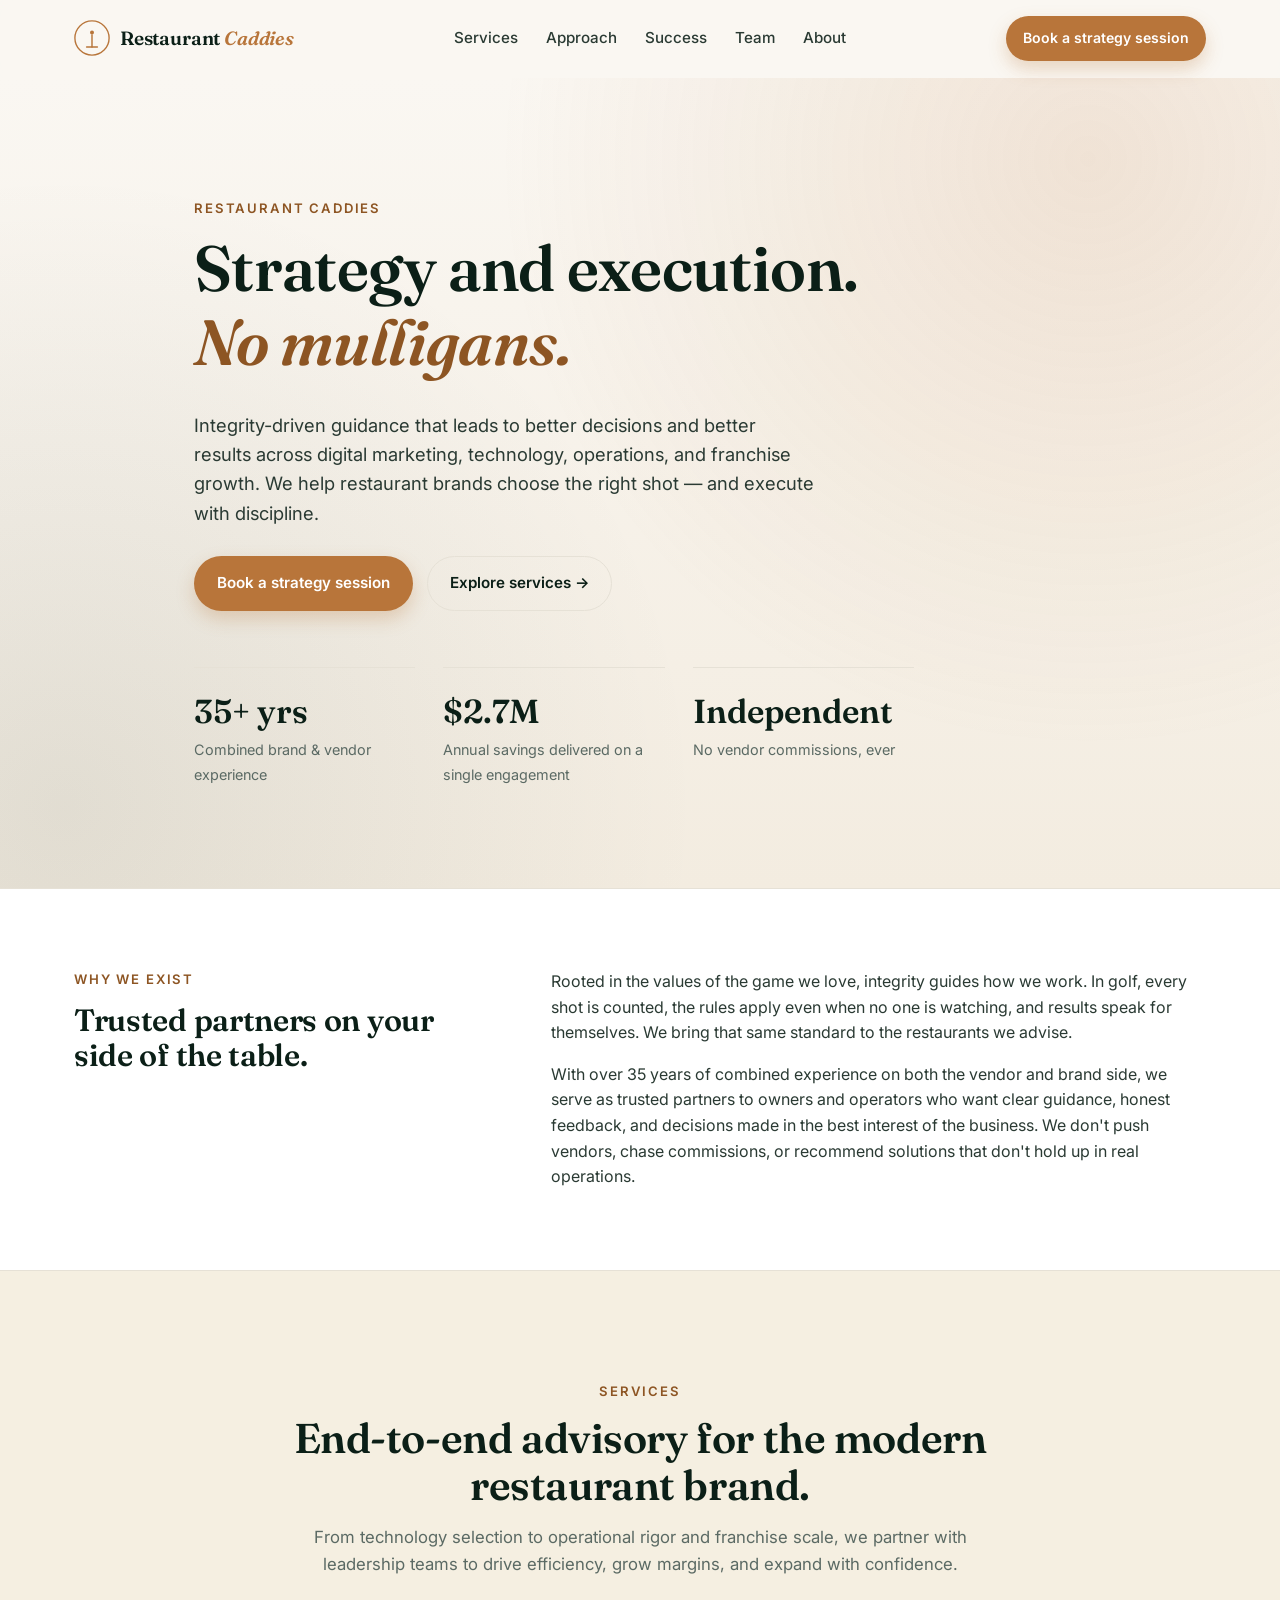
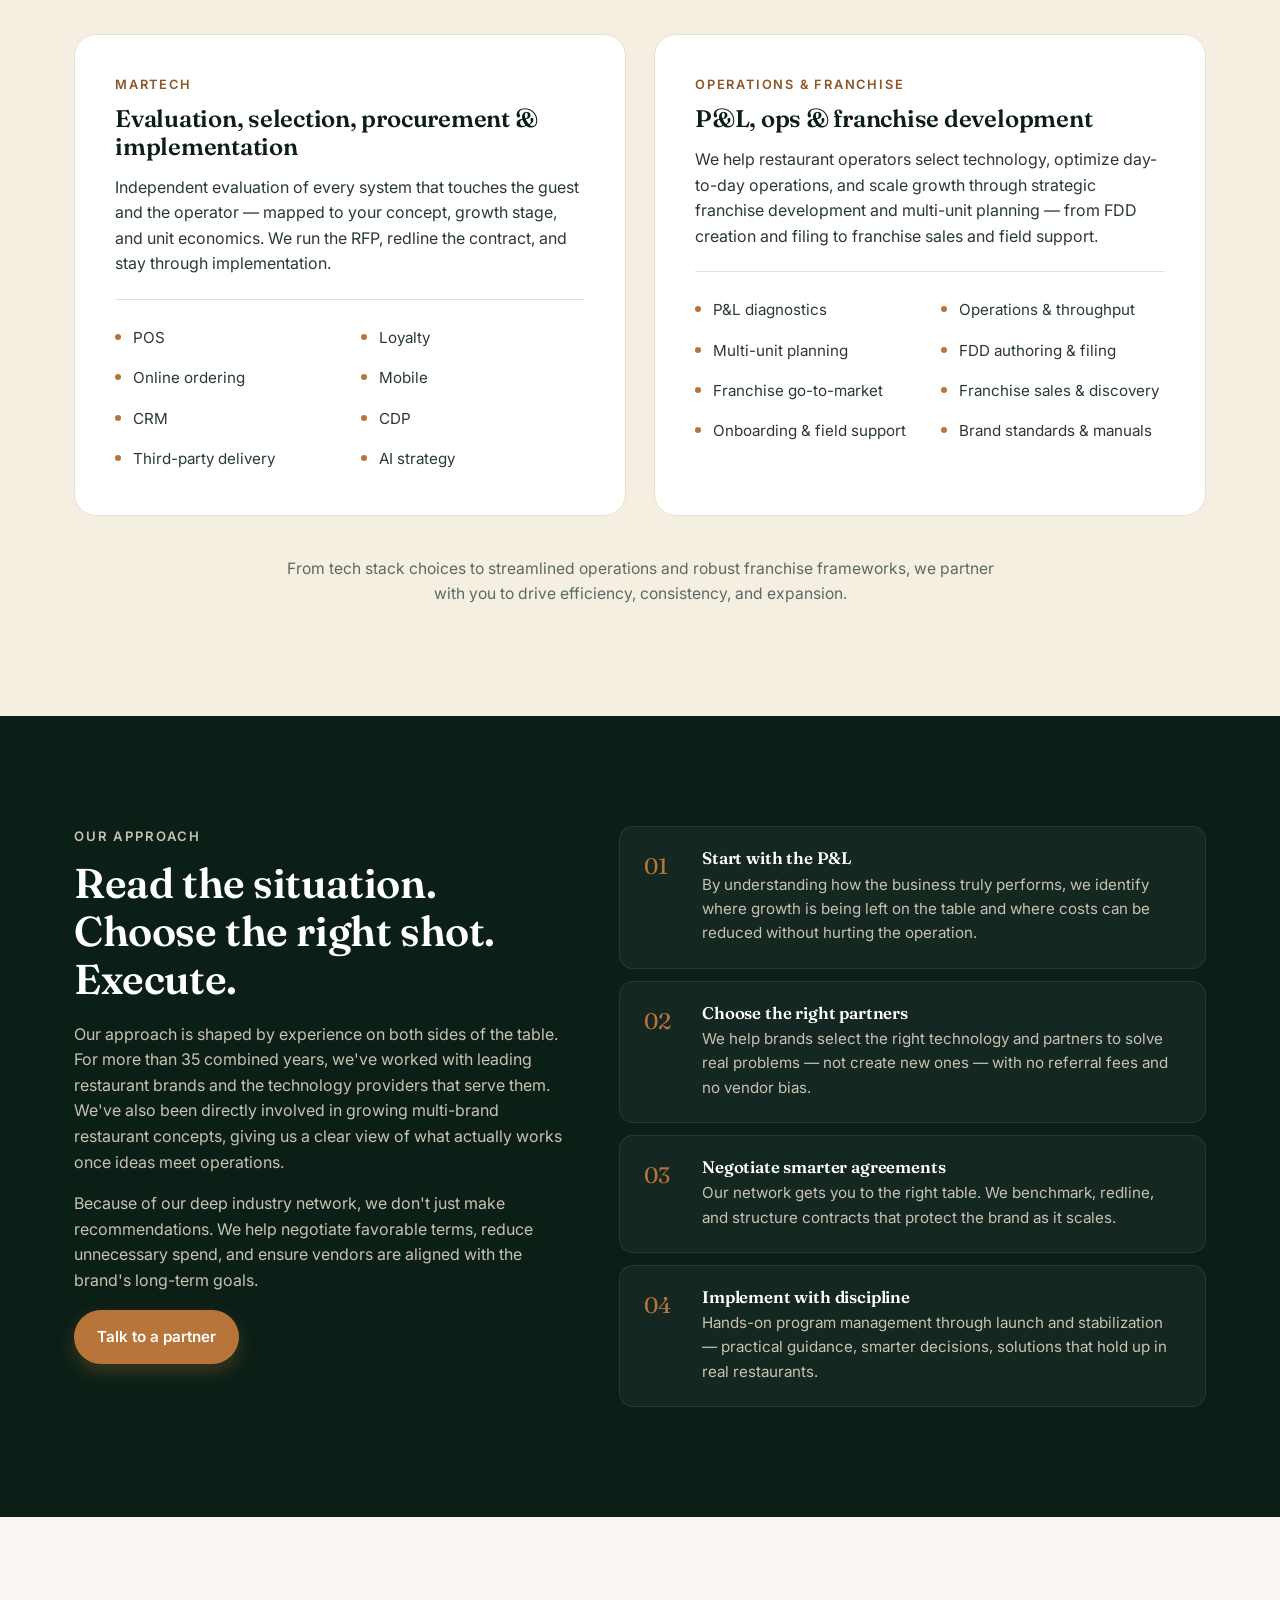
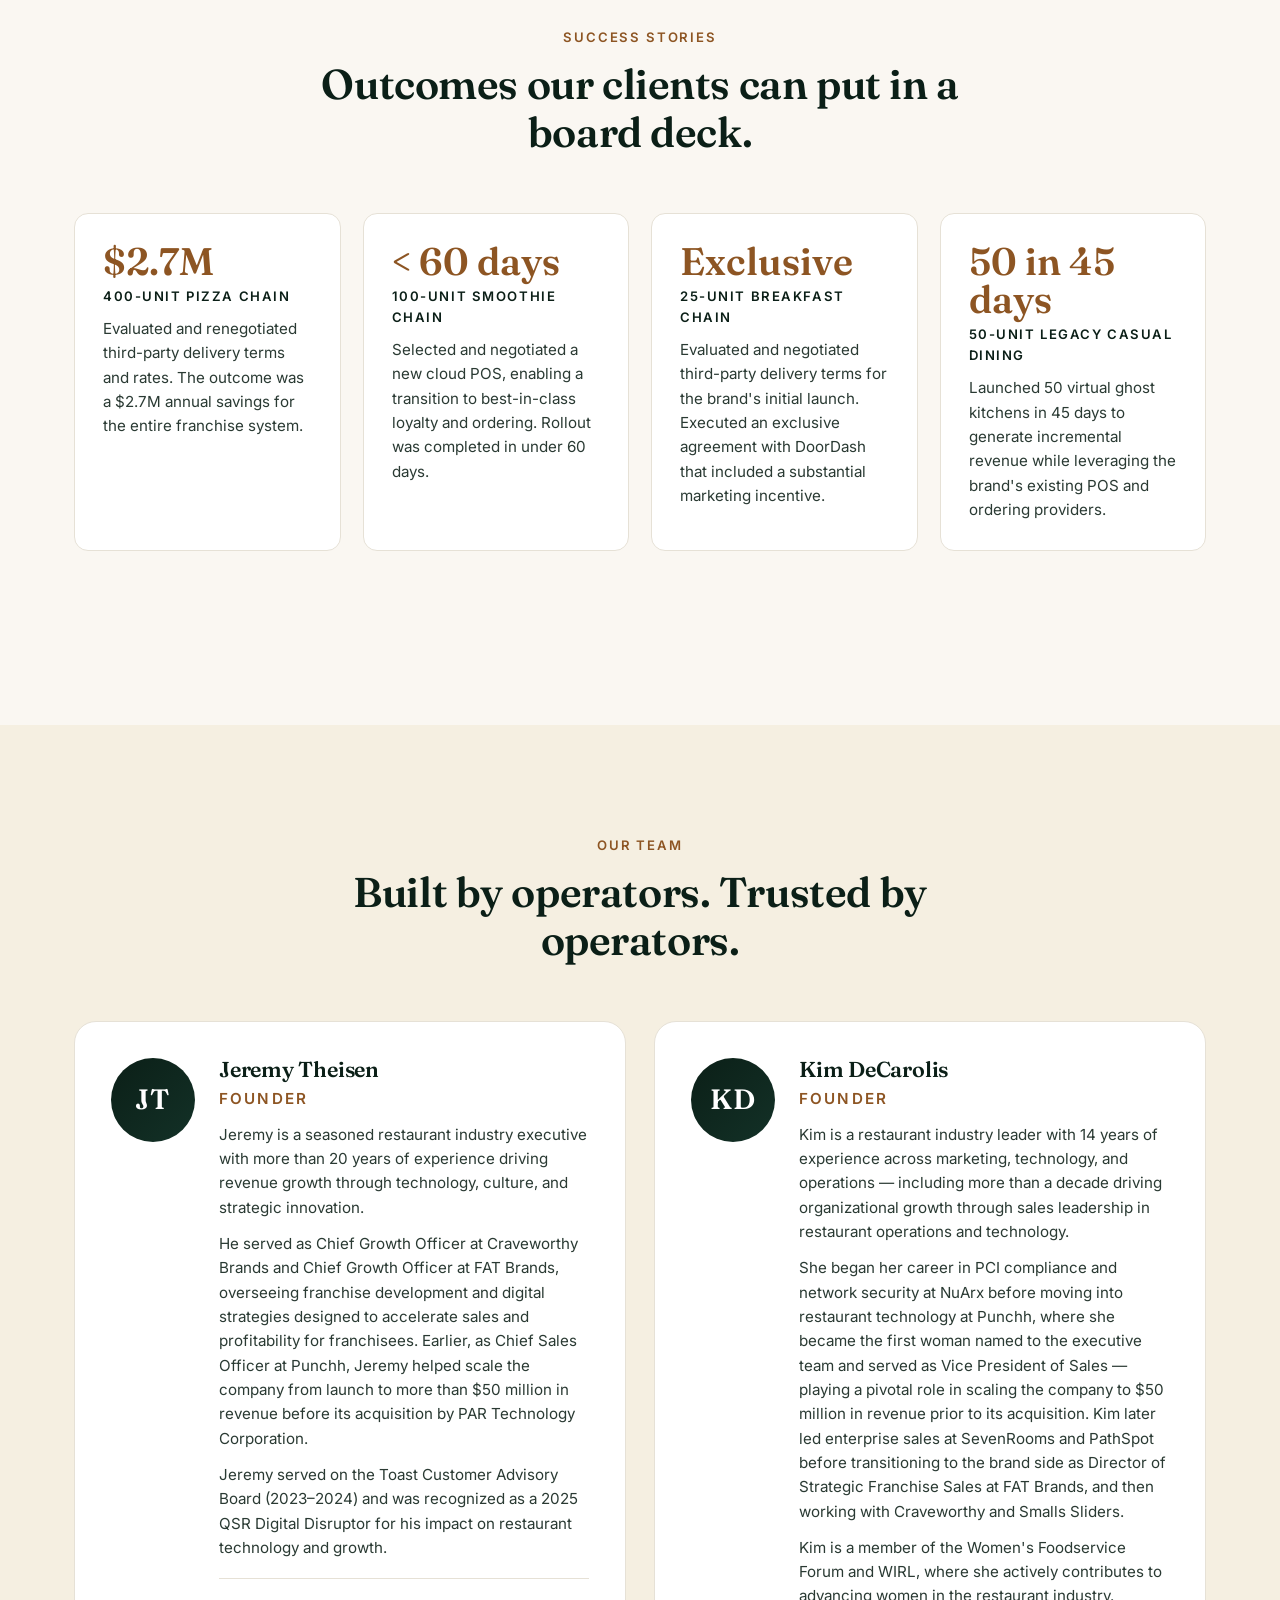
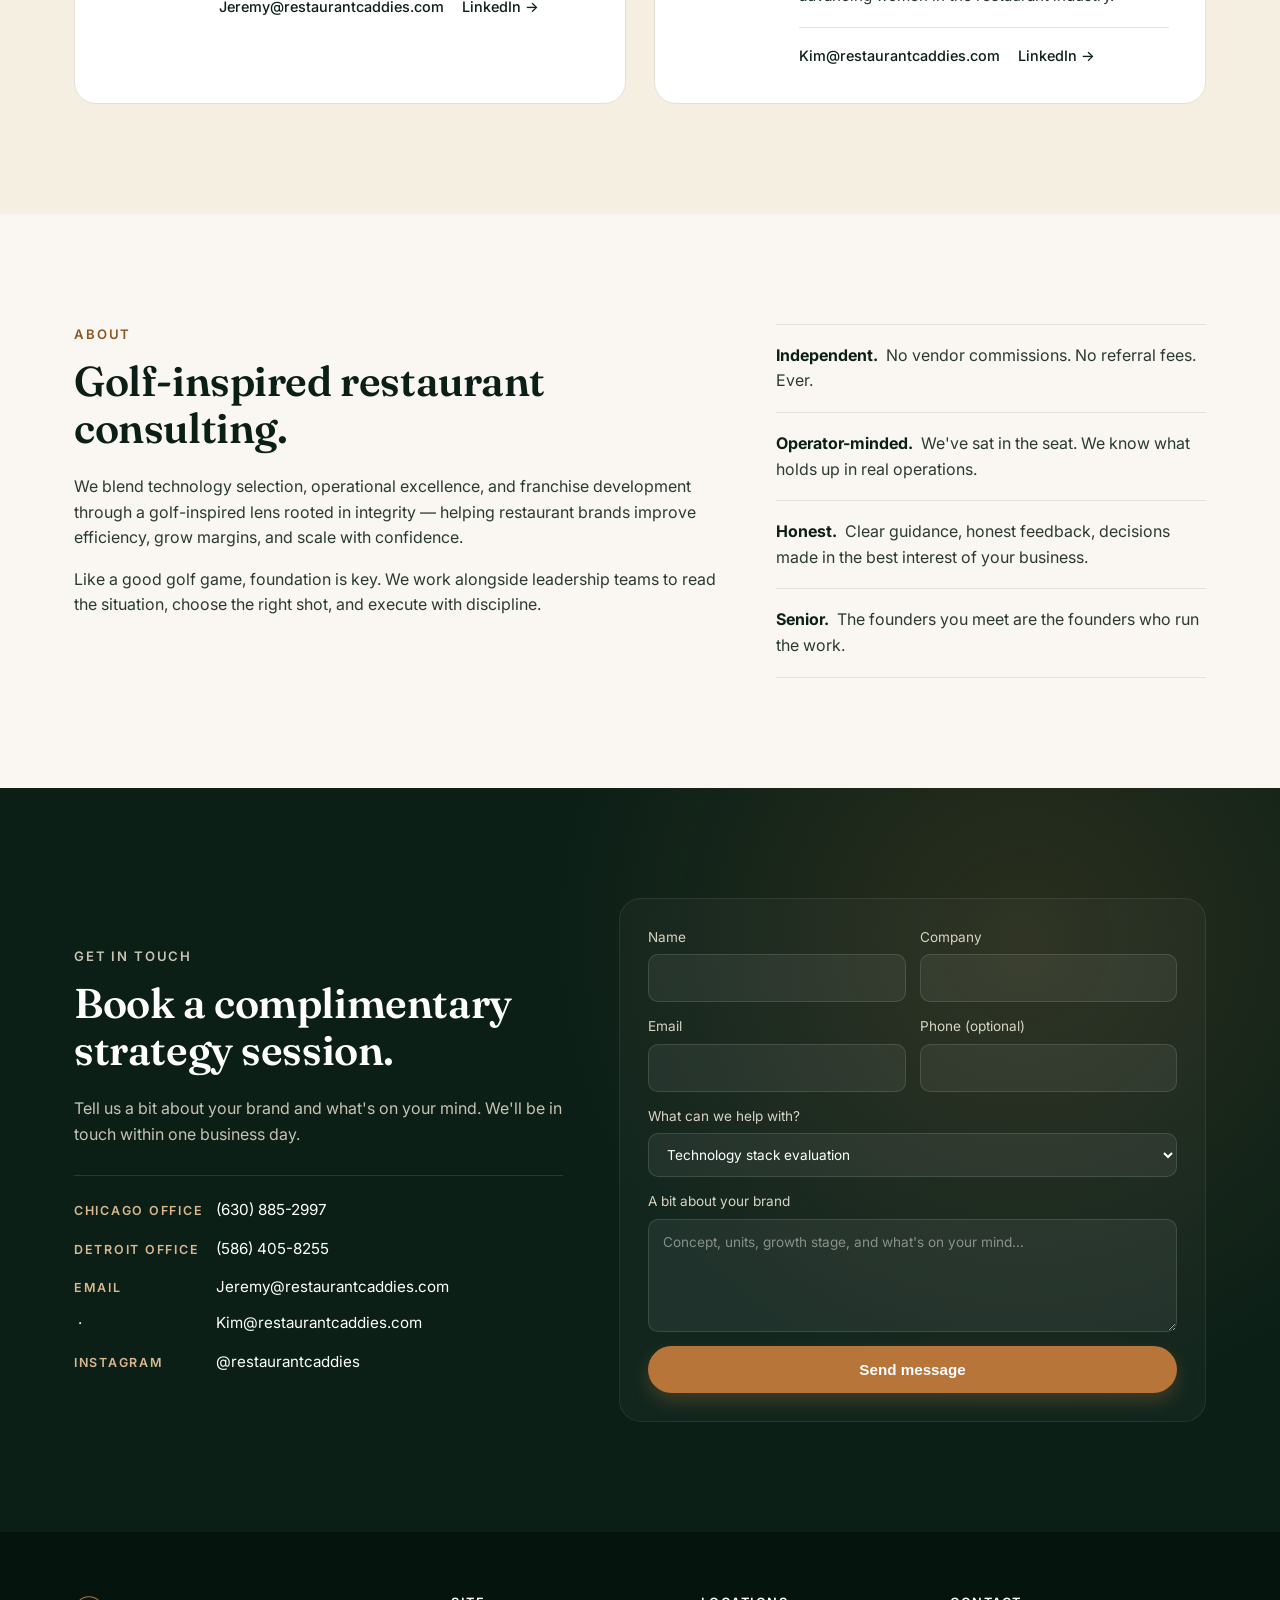
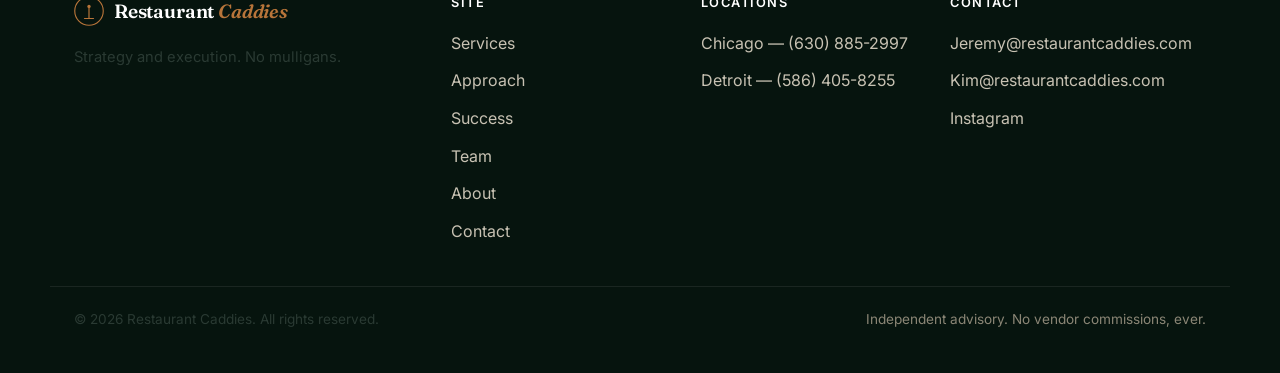
==== index.html @ ae4f6460 "Replace placeholder copy with real Restaurant Caddies content Rewrites the site using the actual Wor" ====
<!DOCTYPE html>
<html lang="en">
<head>
  <meta charset="UTF-8" />
  <meta name="viewport" content="width=device-width, initial-scale=1.0" />
  <meta name="description" content="Restaurant Caddies — Strategy and execution for restaurant brands. Independent advisory across technology, operations, and franchise development. No mulligans." />
  <meta name="theme-color" content="#0b1f17" />
  <meta property="og:title" content="Restaurant Caddies — Strategy and Execution. No Mulligans." />
  <meta property="og:description" content="Independent advisory for restaurant brands across technology, operations, and franchise development. Founded by Jeremy Theisen and Kim DeCarolis." />
  <meta property="og:type" content="website" />
  <title>Restaurant Caddies — Strategy and Execution. No Mulligans.</title>
  <link rel="preconnect" href="https://fonts.googleapis.com" />
  <link rel="preconnect" href="https://fonts.gstatic.com" crossorigin />
  <link href="https://fonts.googleapis.com/css2?family=Fraunces:opsz,wght@9..144,400;9..144,500;9..144,600;9..144,700&family=Inter:wght@400;500;600;700&display=swap" rel="stylesheet" />
  <link rel="stylesheet" href="styles.css" />
</head>
<body>
  <a class="skip-link" href="#main">Skip to content</a>

  <header class="site-header" id="top">
    <div class="container header-inner">
      <a href="#top" class="brand" aria-label="Restaurant Caddies home">
        <svg class="brand-mark" width="36" height="36" viewBox="0 0 40 40" aria-hidden="true">
          <circle cx="20" cy="20" r="19" fill="none" stroke="currentColor" stroke-width="1.5"/>
          <circle cx="20" cy="14" r="2.2" fill="currentColor"/>
          <path d="M20 16.5 L20 30" stroke="currentColor" stroke-width="1.6" stroke-linecap="round"/>
          <path d="M14 30 L26 30" stroke="currentColor" stroke-width="1.6" stroke-linecap="round"/>
        </svg>
        <span class="brand-name">Restaurant <span class="brand-accent">Caddies</span></span>
      </a>
      <nav class="primary-nav" aria-label="Primary">
        <ul>
          <li><a href="#services">Services</a></li>
          <li><a href="#approach">Approach</a></li>
          <li><a href="#success">Success</a></li>
          <li><a href="#team">Team</a></li>
          <li><a href="#about">About</a></li>
        </ul>
      </nav>
      <a href="#contact" class="btn btn-primary btn-sm">Book a strategy session</a>
      <button class="nav-toggle" aria-label="Open menu" aria-expanded="false" aria-controls="mobile-nav">
        <span></span><span></span><span></span>
      </button>
    </div>
    <div class="mobile-nav" id="mobile-nav" hidden>
      <ul>
        <li><a href="#services">Services</a></li>
        <li><a href="#approach">Approach</a></li>
        <li><a href="#success">Success</a></li>
        <li><a href="#team">Team</a></li>
        <li><a href="#about">About</a></li>
        <li><a href="#contact" class="btn btn-primary">Book a strategy session</a></li>
      </ul>
    </div>
  </header>

  <main id="main">
    <!-- HERO -->
    <section class="hero">
      <div class="container hero-inner">
        <p class="eyebrow">Restaurant Caddies</p>
        <h1 class="hero-title">
          Strategy and execution.<br />
          <span class="accent">No mulligans.</span>
        </h1>
        <p class="hero-sub">
          Integrity-driven guidance that leads to better decisions and better results across
          digital marketing, technology, operations, and franchise growth. We help restaurant brands
          choose the right shot — and execute with discipline.
        </p>
        <div class="hero-cta">
          <a href="#contact" class="btn btn-primary">Book a strategy session</a>
          <a href="#services" class="btn btn-ghost">Explore services →</a>
        </div>
        <ul class="hero-stats" aria-label="At a glance">
          <li><strong>35+ yrs</strong><span>Combined brand &amp; vendor experience</span></li>
          <li><strong>$2.7M</strong><span>Annual savings delivered on a single engagement</span></li>
          <li><strong>Independent</strong><span>No vendor commissions, ever</span></li>
        </ul>
      </div>
      <div class="hero-bg" aria-hidden="true"></div>
    </section>

    <!-- INTRO / VALUES STRIP -->
    <section class="intro">
      <div class="container intro-grid">
        <div>
          <p class="eyebrow">Why we exist</p>
          <h2>Trusted partners on your side of the table.</h2>
        </div>
        <div class="intro-copy">
          <p>
            Rooted in the values of the game we love, integrity guides how we work. In golf, every
            shot is counted, the rules apply even when no one is watching, and results speak for themselves.
            We bring that same standard to the restaurants we advise.
          </p>
          <p>
            With over 35 years of combined experience on both the vendor and brand side, we serve as
            trusted partners to owners and operators who want clear guidance, honest feedback, and
            decisions made in the best interest of the business. We don't push vendors, chase commissions,
            or recommend solutions that don't hold up in real operations.
          </p>
        </div>
      </div>
    </section>

    <!-- SERVICES -->
    <section class="section section-muted" id="services">
      <div class="container">
        <header class="section-head">
          <p class="eyebrow">Services</p>
          <h2>End-to-end advisory for the modern restaurant brand.</h2>
          <p class="section-lede">
            From technology selection to operational rigor and franchise scale, we partner with
            leadership teams to drive efficiency, grow margins, and expand with confidence.
          </p>
        </header>

        <div class="service-grid services-major">
          <article class="service-card service-card-feature">
            <p class="service-eyebrow">MarTech</p>
            <h3>Evaluation, selection, procurement &amp; implementation</h3>
            <p>
              Independent evaluation of every system that touches the guest and the operator —
              mapped to your concept, growth stage, and unit economics. We run the RFP, redline the
              contract, and stay through implementation.
            </p>
            <ul class="service-bullets-grid">
              <li>POS</li>
              <li>Loyalty</li>
              <li>Online ordering</li>
              <li>Mobile</li>
              <li>CRM</li>
              <li>CDP</li>
              <li>Third-party delivery</li>
              <li>AI strategy</li>
            </ul>
          </article>

          <article class="service-card service-card-feature">
            <p class="service-eyebrow">Operations &amp; Franchise</p>
            <h3>P&amp;L, ops &amp; franchise development</h3>
            <p>
              We help restaurant operators select technology, optimize day-to-day operations, and scale
              growth through strategic franchise development and multi-unit planning — from FDD creation
              and filing to franchise sales and field support.
            </p>
            <ul class="service-bullets-grid">
              <li>P&amp;L diagnostics</li>
              <li>Operations &amp; throughput</li>
              <li>Multi-unit planning</li>
              <li>FDD authoring &amp; filing</li>
              <li>Franchise go-to-market</li>
              <li>Franchise sales &amp; discovery</li>
              <li>Onboarding &amp; field support</li>
              <li>Brand standards &amp; manuals</li>
            </ul>
          </article>
        </div>

        <p class="services-footnote">
          From tech stack choices to streamlined operations and robust franchise frameworks, we partner
          with you to drive efficiency, consistency, and expansion.
        </p>
      </div>
    </section>

    <!-- APPROACH -->
    <section class="section section-dark" id="approach">
      <div class="container approach-grid">
        <div>
          <p class="eyebrow eyebrow-light">Our approach</p>
          <h2>Read the situation. Choose the right shot. Execute.</h2>
          <p>
            Our approach is shaped by experience on both sides of the table. For more than 35 combined
            years, we've worked with leading restaurant brands and the technology providers that serve
            them. We've also been directly involved in growing multi-brand restaurant concepts, giving
            us a clear view of what actually works once ideas meet operations.
          </p>
          <p>
            Because of our deep industry network, we don't just make recommendations. We help negotiate
            favorable terms, reduce unnecessary spend, and ensure vendors are aligned with the brand's
            long-term goals.
          </p>
          <a href="#contact" class="btn btn-primary">Talk to a partner</a>
        </div>
        <ol class="approach-steps">
          <li>
            <span class="step-num">01</span>
            <div>
              <h4>Start with the P&amp;L</h4>
              <p>By understanding how the business truly performs, we identify where growth is being left on the table and where costs can be reduced without hurting the operation.</p>
            </div>
          </li>
          <li>
            <span class="step-num">02</span>
            <div>
              <h4>Choose the right partners</h4>
              <p>We help brands select the right technology and partners to solve real problems — not create new ones — with no referral fees and no vendor bias.</p>
            </div>
          </li>
          <li>
            <span class="step-num">03</span>
            <div>
              <h4>Negotiate smarter agreements</h4>
              <p>Our network gets you to the right table. We benchmark, redline, and structure contracts that protect the brand as it scales.</p>
            </div>
          </li>
          <li>
            <span class="step-num">04</span>
            <div>
              <h4>Implement with discipline</h4>
              <p>Hands-on program management through launch and stabilization — practical guidance, smarter decisions, solutions that hold up in real restaurants.</p>
            </div>
          </li>
        </ol>
      </div>
    </section>

    <!-- SUCCESS -->
    <section class="section" id="success">
      <div class="container">
        <header class="section-head">
          <p class="eyebrow">Success stories</p>
          <h2>Outcomes our clients can put in a board deck.</h2>
        </header>

        <div class="results-grid">
          <article class="result-card">
            <p class="result-stat">$2.7M</p>
            <p class="result-label">400-unit pizza chain</p>
            <p class="result-desc">Evaluated and renegotiated third-party delivery terms and rates. The outcome was a $2.7M annual savings for the entire franchise system.</p>
          </article>

          <article class="result-card">
            <p class="result-stat">&lt; 60 days</p>
            <p class="result-label">100-unit smoothie chain</p>
            <p class="result-desc">Selected and negotiated a new cloud POS, enabling a transition to best-in-class loyalty and ordering. Rollout was completed in under 60 days.</p>
          </article>

          <article class="result-card">
            <p class="result-stat">Exclusive</p>
            <p class="result-label">25-unit breakfast chain</p>
            <p class="result-desc">Evaluated and negotiated third-party delivery terms for the brand's initial launch. Executed an exclusive agreement with DoorDash that included a substantial marketing incentive.</p>
          </article>

          <article class="result-card">
            <p class="result-stat">50 in 45 days</p>
            <p class="result-label">50-unit legacy casual dining</p>
            <p class="result-desc">Launched 50 virtual ghost kitchens in 45 days to generate incremental revenue while leveraging the brand's existing POS and ordering providers.</p>
          </article>
        </div>
      </div>
    </section>

    <!-- TEAM -->
    <section class="section section-muted" id="team">
      <div class="container">
        <header class="section-head">
          <p class="eyebrow">Our team</p>
          <h2>Built by operators. Trusted by operators.</h2>
        </header>

        <div class="team-grid">
          <article class="team-card">
            <div class="team-avatar" aria-hidden="true">
              <span>JT</span>
            </div>
            <div class="team-body">
              <h3>Jeremy Theisen</h3>
              <p class="team-role">Founder</p>
              <p>
                Jeremy is a seasoned restaurant industry executive with more than 20 years of experience
                driving revenue growth through technology, culture, and strategic innovation.
              </p>
              <p>
                He served as Chief Growth Officer at Craveworthy Brands and Chief Growth Officer at FAT Brands,
                overseeing franchise development and digital strategies designed to accelerate sales and
                profitability for franchisees. Earlier, as Chief Sales Officer at Punchh, Jeremy helped scale
                the company from launch to more than $50 million in revenue before its acquisition by PAR Technology Corporation.
              </p>
              <p>
                Jeremy served on the Toast Customer Advisory Board (2023–2024) and was recognized as a
                2025 QSR Digital Disruptor for his impact on restaurant technology and growth.
              </p>
              <ul class="team-links">
                <li><a href="mailto:Jeremy@restaurantcaddies.com">Jeremy@restaurantcaddies.com</a></li>
                <li><a href="https://www.linkedin.com/in/jeremytheisen/" target="_blank" rel="noopener">LinkedIn →</a></li>
              </ul>
            </div>
          </article>

          <article class="team-card">
            <div class="team-avatar" aria-hidden="true">
              <span>KD</span>
            </div>
            <div class="team-body">
              <h3>Kim DeCarolis</h3>
              <p class="team-role">Founder</p>
              <p>
                Kim is a restaurant industry leader with 14 years of experience across marketing, technology,
                and operations — including more than a decade driving organizational growth through sales
                leadership in restaurant operations and technology.
              </p>
              <p>
                She began her career in PCI compliance and network security at NuArx before moving into
                restaurant technology at Punchh, where she became the first woman named to the executive
                team and served as Vice President of Sales — playing a pivotal role in scaling the company
                to $50 million in revenue prior to its acquisition. Kim later led enterprise sales at
                SevenRooms and PathSpot before transitioning to the brand side as Director of Strategic
                Franchise Sales at FAT Brands, and then working with Craveworthy and Smalls Sliders.
              </p>
              <p>
                Kim is a member of the Women's Foodservice Forum and WIRL, where she actively contributes
                to advancing women in the restaurant industry.
              </p>
              <ul class="team-links">
                <li><a href="mailto:Kim@restaurantcaddies.com">Kim@restaurantcaddies.com</a></li>
                <li><a href="https://www.linkedin.com/in/kdecarolis/" target="_blank" rel="noopener">LinkedIn →</a></li>
              </ul>
            </div>
          </article>
        </div>
      </div>
    </section>

    <!-- ABOUT -->
    <section class="section" id="about">
      <div class="container about-grid">
        <div>
          <p class="eyebrow">About</p>
          <h2>Golf-inspired restaurant consulting.</h2>
          <p>
            We blend technology selection, operational excellence, and franchise development through a
            golf-inspired lens rooted in integrity — helping restaurant brands improve efficiency,
            grow margins, and scale with confidence.
          </p>
          <p>
            Like a good golf game, foundation is key. We work alongside leadership teams to read the situation,
            choose the right shot, and execute with discipline.
          </p>
        </div>
        <ul class="value-list">
          <li><strong>Independent.</strong> No vendor commissions. No referral fees. Ever.</li>
          <li><strong>Operator-minded.</strong> We've sat in the seat. We know what holds up in real operations.</li>
          <li><strong>Honest.</strong> Clear guidance, honest feedback, decisions made in the best interest of your business.</li>
          <li><strong>Senior.</strong> The founders you meet are the founders who run the work.</li>
        </ul>
      </div>
    </section>

    <!-- CONTACT / CTA -->
    <section class="section section-cta" id="contact">
      <div class="container cta-inner">
        <div>
          <p class="eyebrow eyebrow-light">Get in touch</p>
          <h2>Book a complimentary strategy session.</h2>
          <p>Tell us a bit about your brand and what's on your mind. We'll be in touch within one business day.</p>
          <ul class="cta-contact">
            <li>
              <span class="cta-contact-label">Chicago Office</span>
              <a href="tel:+16308852997">(630) 885-2997</a>
            </li>
            <li>
              <span class="cta-contact-label">Detroit Office</span>
              <a href="tel:+15864058255">(586) 405-8255</a>
            </li>
            <li>
              <span class="cta-contact-label">Email</span>
              <a href="mailto:Jeremy@restaurantcaddies.com">Jeremy@restaurantcaddies.com</a>
              &nbsp;·&nbsp;
              <a href="mailto:Kim@restaurantcaddies.com">Kim@restaurantcaddies.com</a>
            </li>
            <li>
              <span class="cta-contact-label">Instagram</span>
              <a href="https://www.instagram.com/restaurantcaddies/" target="_blank" rel="noopener">@restaurantcaddies</a>
            </li>
          </ul>
        </div>
        <form class="contact-form" action="mailto:Jeremy@restaurantcaddies.com,Kim@restaurantcaddies.com" method="post" enctype="text/plain" novalidate>
          <div class="form-row">
            <label>
              <span>Name</span>
              <input type="text" name="name" required autocomplete="name" />
            </label>
            <label>
              <span>Company</span>
              <input type="text" name="company" autocomplete="organization" />
            </label>
          </div>
          <div class="form-row">
            <label>
              <span>Email</span>
              <input type="email" name="email" required autocomplete="email" />
            </label>
            <label>
              <span>Phone (optional)</span>
              <input type="tel" name="phone" autocomplete="tel" />
            </label>
          </div>
          <label>
            <span>What can we help with?</span>
            <select name="topic">
              <option>Technology stack evaluation</option>
              <option>Loyalty / CRM / CDP</option>
              <option>Online &amp; third-party ordering</option>
              <option>AI strategy</option>
              <option>Procurement &amp; contract negotiation</option>
              <option>Franchise development</option>
              <option>Something else</option>
            </select>
          </label>
          <label>
            <span>A bit about your brand</span>
            <textarea name="message" rows="4" placeholder="Concept, units, growth stage, and what's on your mind…"></textarea>
          </label>
          <button type="submit" class="btn btn-primary btn-block">Send message</button>
        </form>
      </div>
    </section>
  </main>

  <footer class="site-footer">
    <div class="container footer-inner">
      <div>
        <a href="#top" class="brand">
          <svg class="brand-mark" width="30" height="30" viewBox="0 0 40 40" aria-hidden="true">
            <circle cx="20" cy="20" r="19" fill="none" stroke="currentColor" stroke-width="1.5"/>
            <circle cx="20" cy="14" r="2.2" fill="currentColor"/>
            <path d="M20 16.5 L20 30" stroke="currentColor" stroke-width="1.6" stroke-linecap="round"/>
            <path d="M14 30 L26 30" stroke="currentColor" stroke-width="1.6" stroke-linecap="round"/>
          </svg>
          <span class="brand-name">Restaurant <span class="brand-accent">Caddies</span></span>
        </a>
        <p class="footer-tag">Strategy and execution. No mulligans.</p>
      </div>
      <nav aria-label="Footer">
        <h5>Site</h5>
        <ul>
          <li><a href="#services">Services</a></li>
          <li><a href="#approach">Approach</a></li>
          <li><a href="#success">Success</a></li>
          <li><a href="#team">Team</a></li>
          <li><a href="#about">About</a></li>
          <li><a href="#contact">Contact</a></li>
        </ul>
      </nav>
      <div>
        <h5>Locations</h5>
        <ul>
          <li>Chicago — <a href="tel:+16308852997">(630) 885-2997</a></li>
          <li>Detroit — <a href="tel:+15864058255">(586) 405-8255</a></li>
        </ul>
      </div>
      <div>
        <h5>Contact</h5>
        <ul class="contact-list">
          <li><a href="mailto:Jeremy@restaurantcaddies.com">Jeremy@restaurantcaddies.com</a></li>
          <li><a href="mailto:Kim@restaurantcaddies.com">Kim@restaurantcaddies.com</a></li>
          <li><a href="https://www.instagram.com/restaurantcaddies/" target="_blank" rel="noopener">Instagram</a></li>
        </ul>
      </div>
    </div>
    <div class="container footer-bottom">
      <p>&copy; <span id="year"></span> Restaurant Caddies. All rights reserved.</p>
      <p class="muted">Independent advisory. No vendor commissions, ever.</p>
    </div>
  </footer>

  <script src="script.js" defer></script>
</body>
</html>
---- styles.css ----
/* =========================================================
   Restaurant Caddies — Brand styles
   Palette: deep forest, warm cream, copper accent
   ========================================================= */

:root {
  --c-bg: #faf7f2;
  --c-surface: #ffffff;
  --c-ink: #0b1f17;
  --c-ink-soft: #2a3a33;
  --c-muted: #5b6a64;
  --c-line: #e6e1d6;
  --c-accent: #b8753a;
  --c-accent-deep: #8d5523;
  --c-forest: #0b1f17;
  --c-forest-2: #133127;
  --c-cream: #f5efe1;

  --radius-sm: 8px;
  --radius: 14px;
  --radius-lg: 22px;

  --shadow-sm: 0 1px 2px rgba(11, 31, 23, 0.06), 0 2px 8px rgba(11, 31, 23, 0.04);
  --shadow-md: 0 6px 18px rgba(11, 31, 23, 0.08);
  --shadow-lg: 0 20px 50px rgba(11, 31, 23, 0.12);

  --font-sans: 'Inter', system-ui, -apple-system, BlinkMacSystemFont, 'Segoe UI', Roboto, sans-serif;
  --font-serif: 'Fraunces', 'Times New Roman', Georgia, serif;

  --container: 1180px;
}

* { box-sizing: border-box; }
html { scroll-behavior: smooth; }
body {
  margin: 0;
  font-family: var(--font-sans);
  color: var(--c-ink);
  background: var(--c-bg);
  line-height: 1.6;
  -webkit-font-smoothing: antialiased;
  text-rendering: optimizeLegibility;
}

img, svg { display: block; max-width: 100%; }

a { color: var(--c-accent-deep); text-decoration: none; }
a:hover { color: var(--c-accent); }

h1, h2, h3, h4, h5 {
  font-family: var(--font-serif);
  color: var(--c-ink);
  margin: 0 0 .5em;
  line-height: 1.15;
  letter-spacing: -0.01em;
  font-weight: 600;
}
h1 { font-size: clamp(2.4rem, 5.2vw, 4rem); }
h2 { font-size: clamp(1.8rem, 3.6vw, 2.6rem); }
h3 { font-size: 1.25rem; }
h4 { font-size: 1.05rem; }
p  { margin: 0 0 1em; color: var(--c-ink-soft); }

.container {
  width: 100%;
  max-width: var(--container);
  margin: 0 auto;
  padding: 0 24px;
}

.eyebrow {
  font-family: var(--font-sans);
  font-size: .82rem;
  font-weight: 600;
  text-transform: uppercase;
  letter-spacing: 0.14em;
  color: var(--c-accent-deep);
  margin: 0 0 .8rem;
}
.eyebrow-light { color: #d9b791; }

.skip-link {
  position: absolute; left: -9999px; top: auto;
  background: var(--c-ink); color: #fff; padding: 10px 16px; border-radius: 8px;
}
.skip-link:focus { left: 16px; top: 16px; z-index: 100; }

/* =========================================================
   Buttons
   ========================================================= */
.btn {
  display: inline-flex;
  align-items: center;
  justify-content: center;
  gap: 8px;
  padding: 14px 22px;
  font-weight: 600;
  font-size: .95rem;
  border-radius: 999px;
  border: 1px solid transparent;
  cursor: pointer;
  transition: transform .15s ease, background .2s ease, color .2s ease, border-color .2s ease, box-shadow .2s ease;
  white-space: nowrap;
}
.btn-sm { padding: 10px 16px; font-size: .88rem; }
.btn-block { width: 100%; }

.btn-primary {
  background: var(--c-accent);
  color: #fff;
  box-shadow: 0 8px 18px rgba(184, 117, 58, 0.28);
}
.btn-primary:hover {
  background: var(--c-accent-deep);
  color: #fff;
  transform: translateY(-1px);
}

.btn-secondary {
  background: var(--c-ink);
  color: #fff;
}
.btn-secondary:hover { background: #000; color: #fff; transform: translateY(-1px); }

.btn-ghost {
  background: transparent;
  color: var(--c-ink);
  border-color: var(--c-line);
}
.btn-ghost:hover { border-color: var(--c-ink); color: var(--c-ink); }

/* =========================================================
   Header
   ========================================================= */
.site-header {
  position: sticky; top: 0; z-index: 50;
  background: rgba(250, 247, 242, 0.85);
  backdrop-filter: saturate(140%) blur(10px);
  -webkit-backdrop-filter: saturate(140%) blur(10px);
  border-bottom: 1px solid transparent;
  transition: border-color .2s ease, background .2s ease;
}
.site-header.is-scrolled { border-color: var(--c-line); }

.header-inner {
  display: flex;
  align-items: center;
  justify-content: space-between;
  gap: 20px;
  padding-top: 16px;
  padding-bottom: 16px;
}

.brand {
  display: inline-flex;
  align-items: center;
  gap: 10px;
  color: var(--c-ink);
  font-weight: 600;
  font-size: 1.05rem;
  letter-spacing: -0.01em;
}
.brand:hover { color: var(--c-ink); }
.brand-mark { color: var(--c-accent); }
.brand-name { font-family: var(--font-serif); font-size: 1.2rem; }
.brand-accent { color: var(--c-accent); font-style: italic; }

.primary-nav ul {
  list-style: none;
  display: flex;
  gap: 28px;
  margin: 0; padding: 0;
}
.primary-nav a {
  color: var(--c-ink-soft);
  font-weight: 500;
  font-size: .95rem;
}
.primary-nav a:hover { color: var(--c-ink); }

.nav-toggle {
  display: none;
  width: 40px; height: 40px;
  border: 1px solid var(--c-line);
  background: transparent;
  border-radius: 10px;
  flex-direction: column;
  align-items: center;
  justify-content: center;
  gap: 4px;
  cursor: pointer;
}
.nav-toggle span {
  width: 18px; height: 2px;
  background: var(--c-ink);
  border-radius: 2px;
}

.mobile-nav {
  background: var(--c-bg);
  border-top: 1px solid var(--c-line);
}
.mobile-nav ul {
  list-style: none; margin: 0; padding: 16px 24px;
  display: flex; flex-direction: column; gap: 8px;
}
.mobile-nav a {
  display: block; padding: 12px 0;
  color: var(--c-ink); font-weight: 500;
  border-bottom: 1px solid var(--c-line);
}
.mobile-nav a.btn { border-bottom: 0; margin-top: 10px; }

/* =========================================================
   Hero
   ========================================================= */
.hero {
  position: relative;
  overflow: hidden;
  padding: clamp(60px, 10vw, 120px) 0 clamp(50px, 8vw, 100px);
  background: linear-gradient(180deg, #faf7f2 0%, #f3ece0 100%);
  isolation: isolate;
}
.hero-inner { position: relative; z-index: 2; max-width: 940px; }
.hero-title {
  margin-top: 0;
  font-weight: 600;
}
.hero-title .accent {
  font-style: italic;
  color: var(--c-accent-deep);
}
.hero-sub {
  font-size: 1.15rem;
  max-width: 620px;
  color: var(--c-ink-soft);
}
.hero-cta { display: flex; gap: 14px; flex-wrap: wrap; margin-top: 28px; }

.hero-stats {
  list-style: none; margin: 56px 0 0; padding: 0;
  display: grid;
  grid-template-columns: repeat(3, minmax(0,1fr));
  gap: 28px;
  max-width: 720px;
}
.hero-stats li {
  border-top: 1px solid var(--c-line);
  padding-top: 16px;
}
.hero-stats strong {
  display: block;
  font-family: var(--font-serif);
  font-size: clamp(1.6rem, 2.6vw, 2.1rem);
  color: var(--c-ink);
  font-weight: 600;
}
.hero-stats span {
  font-size: .9rem;
  color: var(--c-muted);
}

.hero-bg {
  position: absolute; inset: 0; z-index: 1;
  background-image:
    radial-gradient(circle at 85% 10%, rgba(184,117,58,0.15), transparent 45%),
    radial-gradient(circle at 5% 90%, rgba(11,31,23,0.08), transparent 45%);
  pointer-events: none;
}

/* =========================================================
   Trust strip
   ========================================================= */
.trust {
  border-top: 1px solid var(--c-line);
  border-bottom: 1px solid var(--c-line);
  background: var(--c-surface);
  padding: 28px 0;
}
.trust-label {
  text-align: center;
  margin: 0 0 16px;
  font-size: .85rem;
  color: var(--c-muted);
  text-transform: uppercase;
  letter-spacing: 0.14em;
}
.trust-row {
  display: flex; flex-wrap: wrap; justify-content: center;
  gap: 32px 56px;
}
.trust-row span {
  font-family: var(--font-serif);
  font-size: 1.05rem;
  color: var(--c-ink-soft);
  letter-spacing: 0.02em;
  opacity: .8;
}

/* =========================================================
   Sections
   ========================================================= */
.section {
  padding: clamp(64px, 9vw, 110px) 0;
}
.section-muted { background: var(--c-cream); }
.section-dark {
  background: var(--c-forest);
  color: #ece6d8;
}
.section-dark h2, .section-dark h3, .section-dark h4 { color: #fff; }
.section-dark p { color: #c8c2b3; }

.section-head {
  max-width: 720px;
  margin: 0 auto 56px;
  text-align: center;
}
.section-head h2 { margin-bottom: 14px; }
.section-lede { font-size: 1.05rem; color: var(--c-muted); }

/* Service grid */
.service-grid {
  display: grid;
  gap: 22px;
  grid-template-columns: repeat(auto-fit, minmax(290px, 1fr));
}
.service-card {
  background: var(--c-surface);
  border: 1px solid var(--c-line);
  border-radius: var(--radius-lg);
  padding: 32px;
  transition: transform .25s ease, box-shadow .25s ease, border-color .25s ease;
}
.service-card:hover {
  transform: translateY(-3px);
  box-shadow: var(--shadow-lg);
  border-color: rgba(184,117,58,0.3);
}
.service-icon {
  width: 52px; height: 52px;
  border-radius: 14px;
  background: linear-gradient(135deg, #f3ece0, #f8f1e4);
  color: var(--c-accent-deep);
  display: inline-flex;
  align-items: center;
  justify-content: center;
  margin-bottom: 18px;
}
.service-card h3 {
  font-size: 1.25rem;
  margin-bottom: 10px;
}
.service-bullets {
  list-style: none; padding: 0; margin: 16px 0 0;
  border-top: 1px solid var(--c-line);
  padding-top: 16px;
}
.service-bullets li {
  position: relative;
  padding: 6px 0 6px 22px;
  color: var(--c-ink-soft);
  font-size: .95rem;
}
.service-bullets li::before {
  content: "";
  position: absolute;
  left: 0; top: 14px;
  width: 8px; height: 8px;
  border-radius: 50%;
  background: var(--c-accent);
}

/* =========================================================
   Approach (dark)
   ========================================================= */
.approach-grid {
  display: grid;
  gap: 56px;
  grid-template-columns: 1fr 1.2fr;
  align-items: start;
}
.approach-grid > div h2 { margin-bottom: 18px; }

.approach-steps {
  list-style: none; margin: 0; padding: 0;
  display: grid; gap: 12px;
}
.approach-steps li {
  display: flex; gap: 22px;
  background: rgba(255,255,255,0.04);
  border: 1px solid rgba(255,255,255,0.08);
  border-radius: var(--radius);
  padding: 22px 24px;
}
.approach-steps h4 { color: #fff; margin-bottom: 4px; }
.approach-steps p { color: #c8c2b3; margin: 0; font-size: .95rem; }
.step-num {
  font-family: var(--font-serif);
  font-size: 1.4rem;
  color: var(--c-accent);
  min-width: 36px;
}

/* =========================================================
   Franchise
   ========================================================= */
.franchise-grid {
  display: grid;
  gap: 48px;
  grid-template-columns: 1.4fr 1fr;
  align-items: start;
}
.franchise-copy h2 { margin-bottom: 14px; }

.checklist { list-style: none; margin: 18px 0 28px; padding: 0; }
.checklist li {
  position: relative;
  padding: 10px 0 10px 32px;
  border-bottom: 1px dashed var(--c-line);
  color: var(--c-ink-soft);
}
.checklist li::before {
  content: "✓";
  position: absolute; left: 0; top: 8px;
  width: 22px; height: 22px;
  border-radius: 50%;
  background: var(--c-accent);
  color: #fff;
  font-size: .8rem;
  display: flex; align-items: center; justify-content: center;
  font-weight: 700;
}

.franchise-card {
  background: var(--c-forest);
  color: #fff;
  border-radius: var(--radius-lg);
  padding: 36px;
  position: sticky; top: 100px;
  box-shadow: var(--shadow-lg);
}
.franchise-card h3 { color: #fff; margin-bottom: 12px; font-size: 1.4rem; }
.franchise-card p { color: #c8c2b3; }

/* =========================================================
   Results
   ========================================================= */
.results-grid {
  display: grid;
  grid-template-columns: repeat(auto-fit, minmax(220px, 1fr));
  gap: 22px;
  margin-bottom: 64px;
}
.result-card {
  background: var(--c-surface);
  border: 1px solid var(--c-line);
  border-radius: var(--radius);
  padding: 28px;
}
.result-stat {
  font-family: var(--font-serif);
  font-size: 2.4rem;
  color: var(--c-accent-deep);
  font-weight: 600;
  margin: 0 0 6px;
  line-height: 1;
}
.result-desc { color: var(--c-ink-soft); margin: 0; font-size: .95rem; }

.quote {
  margin: 0 auto;
  max-width: 780px;
  text-align: center;
  background: var(--c-surface);
  border: 1px solid var(--c-line);
  border-radius: var(--radius-lg);
  padding: 44px;
}
.quote blockquote {
  margin: 0 0 16px;
  font-family: var(--font-serif);
  font-size: clamp(1.15rem, 2vw, 1.5rem);
  line-height: 1.4;
  color: var(--c-ink);
  font-style: italic;
}
.quote figcaption {
  font-size: .9rem;
  color: var(--c-muted);
  letter-spacing: 0.05em;
}

/* =========================================================
   About
   ========================================================= */
.about-grid {
  display: grid;
  grid-template-columns: 1.5fr 1fr;
  gap: 56px;
  align-items: start;
}
.value-list {
  list-style: none; margin: 0; padding: 0;
  border-top: 1px solid var(--c-line);
}
.value-list li {
  padding: 18px 0;
  border-bottom: 1px solid var(--c-line);
  color: var(--c-ink-soft);
}
.value-list strong { color: var(--c-ink); margin-right: 4px; }

/* =========================================================
   CTA / Contact
   ========================================================= */
.section-cta {
  background:
    radial-gradient(circle at 80% 20%, rgba(184,117,58,0.18), transparent 40%),
    var(--c-forest);
  color: #fff;
}
.section-cta h2, .section-cta h3 { color: #fff; }
.section-cta p { color: #c8c2b3; }

.cta-inner {
  display: grid;
  grid-template-columns: 1fr 1.2fr;
  gap: 56px;
  align-items: center;
}

.contact-form {
  background: rgba(255,255,255,0.03);
  border: 1px solid rgba(255,255,255,0.08);
  padding: 28px;
  border-radius: var(--radius-lg);
  display: grid;
  gap: 14px;
}
.contact-form label {
  display: grid; gap: 6px;
  font-size: .85rem; color: #d9d3c3;
}
.contact-form .form-row {
  display: grid; grid-template-columns: 1fr 1fr; gap: 14px;
}
.contact-form input,
.contact-form select,
.contact-form textarea {
  width: 100%;
  background: rgba(255,255,255,0.06);
  border: 1px solid rgba(255,255,255,0.12);
  color: #fff;
  border-radius: 10px;
  padding: 12px 14px;
  font: inherit;
  transition: border-color .2s ease, background .2s ease;
}
.contact-form input::placeholder,
.contact-form textarea::placeholder { color: rgba(255,255,255,0.45); }
.contact-form input:focus,
.contact-form select:focus,
.contact-form textarea:focus {
  outline: none;
  border-color: var(--c-accent);
  background: rgba(255,255,255,0.10);
}
.contact-form select option { color: #000; }

.form-note {
  margin: 4px 0 0;
  font-size: .85rem; color: #c8c2b3;
  text-align: center;
}
.form-note a { color: #f0c094; }

/* =========================================================
   Footer
   ========================================================= */
.site-footer {
  background: #06140e;
  color: #c8c2b3;
  padding: 64px 0 28px;
}
.footer-inner {
  display: grid;
  grid-template-columns: 1.6fr 1fr 1fr 1.2fr;
  gap: 36px;
  padding-bottom: 36px;
  border-bottom: 1px solid rgba(255,255,255,0.08);
}
.site-footer .brand { color: #fff; }
.site-footer .brand-mark { color: var(--c-accent); }
.footer-tag { margin-top: 12px; max-width: 280px; font-size: .92rem; }
.site-footer h5 {
  font-family: var(--font-sans);
  text-transform: uppercase;
  letter-spacing: 0.12em;
  font-size: .8rem;
  color: #fff;
  margin: 0 0 14px;
}
.site-footer ul { list-style: none; padding: 0; margin: 0; }
.site-footer li { padding: 6px 0; }
.site-footer a { color: #c8c2b3; }
.site-footer a:hover { color: #fff; }

.footer-bottom {
  display: flex;
  justify-content: space-between;
  align-items: center;
  padding-top: 22px;
  font-size: .85rem;
}
.footer-bottom .muted { color: #8b8676; }

/* =========================================================
   Responsive
   ========================================================= */
@media (max-width: 960px) {
  .approach-grid,
  .franchise-grid,
  .about-grid,
  .cta-inner {
    grid-template-columns: 1fr;
    gap: 36px;
  }
  .franchise-card { position: static; }
  .footer-inner {
    grid-template-columns: 1fr 1fr;
  }
}

@media (max-width: 720px) {
  .primary-nav,
  .header-inner > .btn { display: none; }
  .nav-toggle { display: inline-flex; }

  .hero-stats {
    grid-template-columns: 1fr 1fr;
  }

  .footer-inner { grid-template-columns: 1fr; }
  .footer-bottom { flex-direction: column; gap: 8px; text-align: center; }

  .contact-form .form-row { grid-template-columns: 1fr; }
}

@media (prefers-reduced-motion: reduce) {
  * { animation: none !important; transition: none !important; scroll-behavior: auto !important; }
}

/* =========================================================
   Intro / Values strip
   ========================================================= */
.intro {
  background: var(--c-surface);
  border-top: 1px solid var(--c-line);
  border-bottom: 1px solid var(--c-line);
  padding: clamp(48px, 7vw, 80px) 0;
}
.intro-grid {
  display: grid;
  grid-template-columns: 0.9fr 1.4fr;
  gap: 56px;
  align-items: start;
}
.intro-grid h2 {
  font-size: clamp(1.5rem, 2.4vw, 2rem);
  margin-bottom: 0;
}
.intro-copy p:last-child { margin-bottom: 0; }

/* =========================================================
   Services (two-card feature layout)
   ========================================================= */
.services-major {
  grid-template-columns: 1fr 1fr;
  gap: 28px;
}
.service-card-feature {
  padding: 40px;
}
.service-card-feature h3 {
  font-size: 1.5rem;
  margin-bottom: 14px;
}
.service-eyebrow {
  font-family: var(--font-sans);
  font-size: .8rem;
  font-weight: 600;
  text-transform: uppercase;
  letter-spacing: 0.14em;
  color: var(--c-accent-deep);
  margin: 0 0 10px;
}
.service-bullets-grid {
  list-style: none;
  margin: 22px 0 0;
  padding: 22px 0 0;
  border-top: 1px solid var(--c-line);
  display: grid;
  grid-template-columns: 1fr 1fr;
  gap: 8px 22px;
}
.service-bullets-grid li {
  position: relative;
  padding: 4px 0 4px 18px;
  color: var(--c-ink-soft);
  font-size: .95rem;
}
.service-bullets-grid li::before {
  content: "";
  position: absolute;
  left: 0; top: 12px;
  width: 6px; height: 6px;
  border-radius: 50%;
  background: var(--c-accent);
}
.services-footnote {
  margin: 40px auto 0;
  max-width: 720px;
  text-align: center;
  color: var(--c-muted);
  font-size: .98rem;
}

/* =========================================================
   Result cards (with label)
   ========================================================= */
.result-label {
  font-size: .82rem;
  font-weight: 600;
  text-transform: uppercase;
  letter-spacing: 0.12em;
  color: var(--c-ink);
  margin: 0 0 10px;
}

/* =========================================================
   Team
   ========================================================= */
.team-grid {
  display: grid;
  grid-template-columns: 1fr 1fr;
  gap: 28px;
}
.team-card {
  background: var(--c-surface);
  border: 1px solid var(--c-line);
  border-radius: var(--radius-lg);
  padding: 36px;
  display: grid;
  grid-template-columns: 84px 1fr;
  gap: 24px;
  align-items: start;
  transition: transform .25s ease, box-shadow .25s ease, border-color .25s ease;
}
.team-card:hover {
  transform: translateY(-3px);
  box-shadow: var(--shadow-lg);
  border-color: rgba(184,117,58,0.3);
}
.team-avatar {
  width: 84px;
  height: 84px;
  border-radius: 50%;
  background: linear-gradient(135deg, var(--c-forest) 0%, var(--c-forest-2) 100%);
  color: #fff;
  display: flex;
  align-items: center;
  justify-content: center;
  font-family: var(--font-serif);
  font-weight: 600;
}
.team-avatar span {
  font-size: 1.75rem;
  letter-spacing: 0.04em;
}
.team-body h3 {
  margin: 0 0 4px;
  font-size: 1.35rem;
}
.team-role {
  font-family: var(--font-sans);
  font-size: .82rem;
  font-weight: 600;
  text-transform: uppercase;
  letter-spacing: 0.14em;
  color: var(--c-accent-deep);
  margin: 0 0 16px;
}
.team-body p {
  font-size: .95rem;
  margin-bottom: 12px;
}
.team-links {
  list-style: none;
  margin: 18px 0 0;
  padding: 16px 0 0;
  border-top: 1px solid var(--c-line);
  display: flex;
  flex-wrap: wrap;
  gap: 18px;
  font-size: .9rem;
}
.team-links a {
  color: var(--c-ink);
  font-weight: 500;
}
.team-links a:hover { color: var(--c-accent-deep); }

/* =========================================================
   CTA contact list
   ========================================================= */
.cta-contact {
  list-style: none;
  margin: 28px 0 0;
  padding: 22px 0 0;
  border-top: 1px solid rgba(255,255,255,0.12);
  display: grid;
  gap: 14px;
}
.cta-contact li {
  display: grid;
  grid-template-columns: 130px 1fr;
  gap: 12px;
  align-items: baseline;
  font-size: .95rem;
}
.cta-contact-label {
  font-size: .78rem;
  font-weight: 600;
  text-transform: uppercase;
  letter-spacing: 0.14em;
  color: #d9b791;
}
.cta-contact a {
  color: #fff;
}
.cta-contact a:hover { color: #f0c094; }

/* =========================================================
   Responsive overrides for new sections
   ========================================================= */
@media (max-width: 960px) {
  .intro-grid,
  .services-major,
  .team-grid {
    grid-template-columns: 1fr;
    gap: 32px;
  }
  .cta-contact li {
    grid-template-columns: 1fr;
    gap: 2px;
  }
}

@media (max-width: 720px) {
  .service-bullets-grid { grid-template-columns: 1fr; }
  .team-card {
    grid-template-columns: 1fr;
    text-align: left;
    padding: 28px;
  }
}
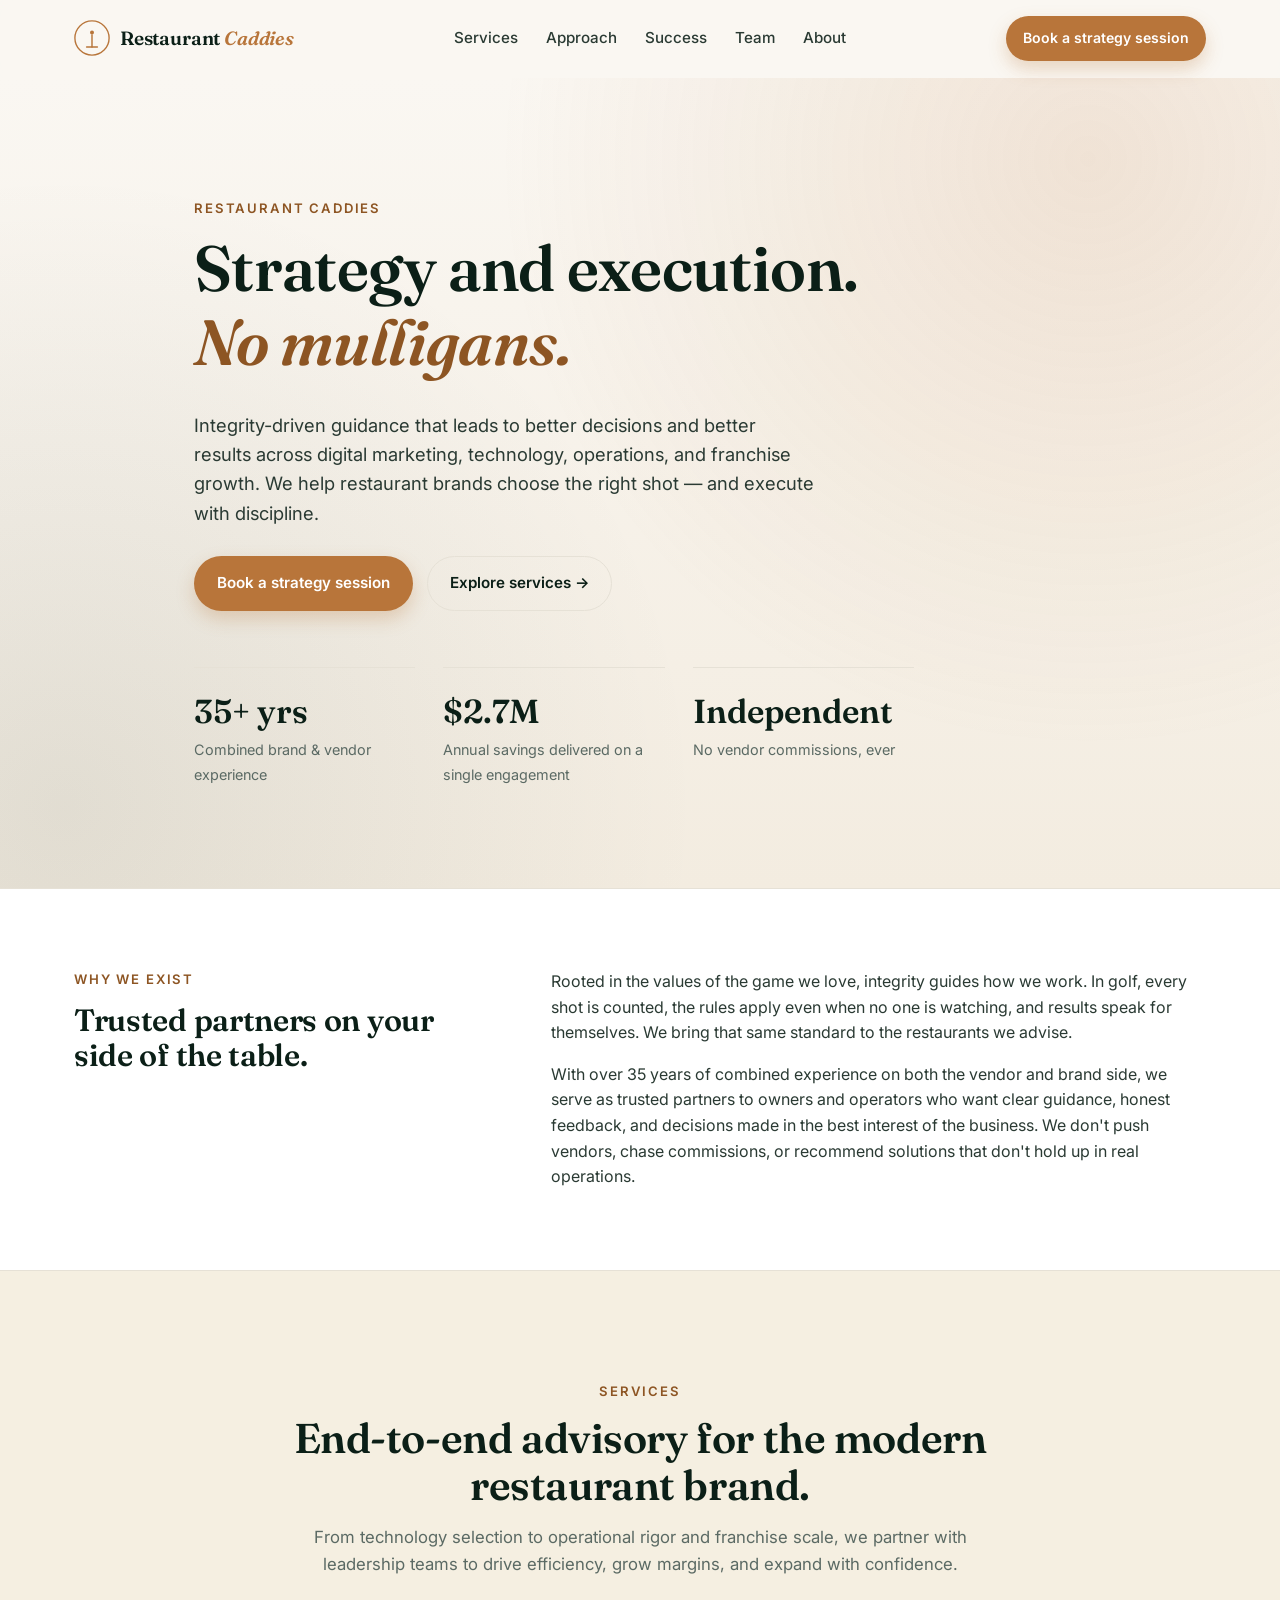
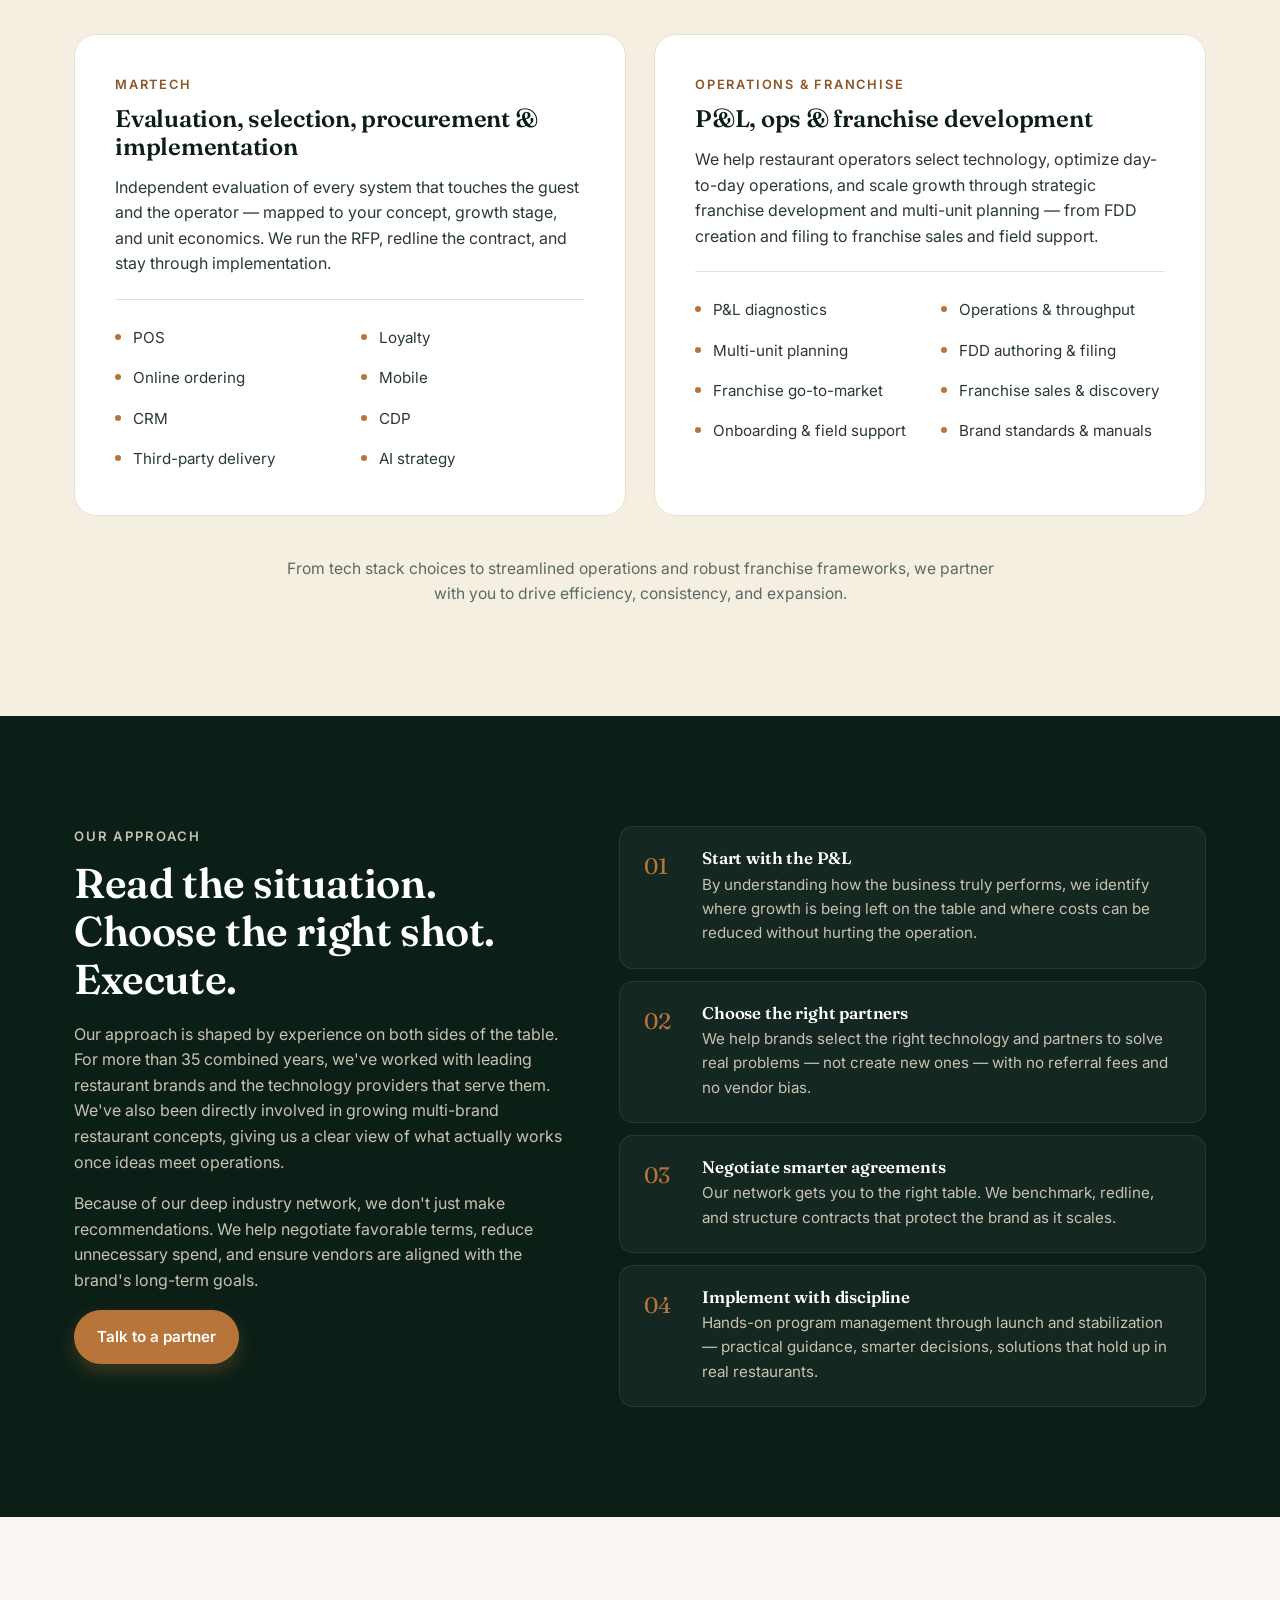
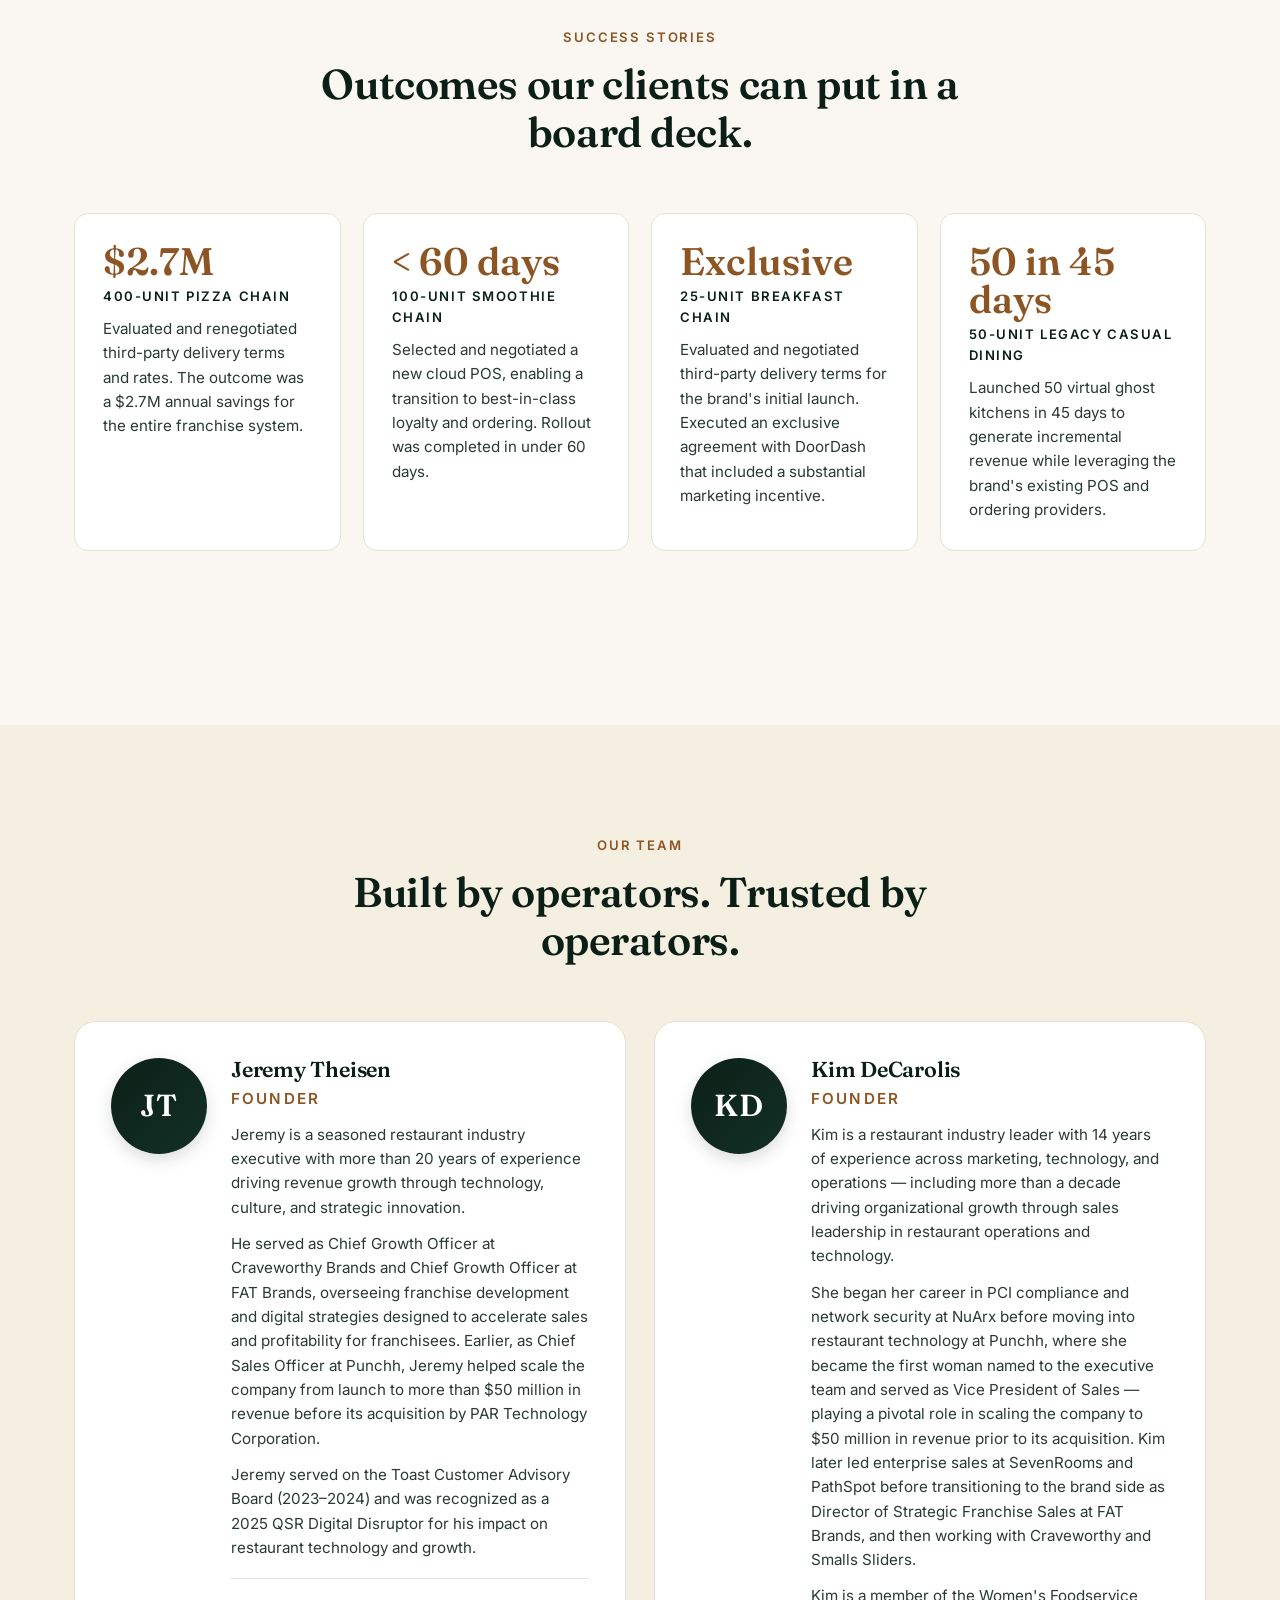
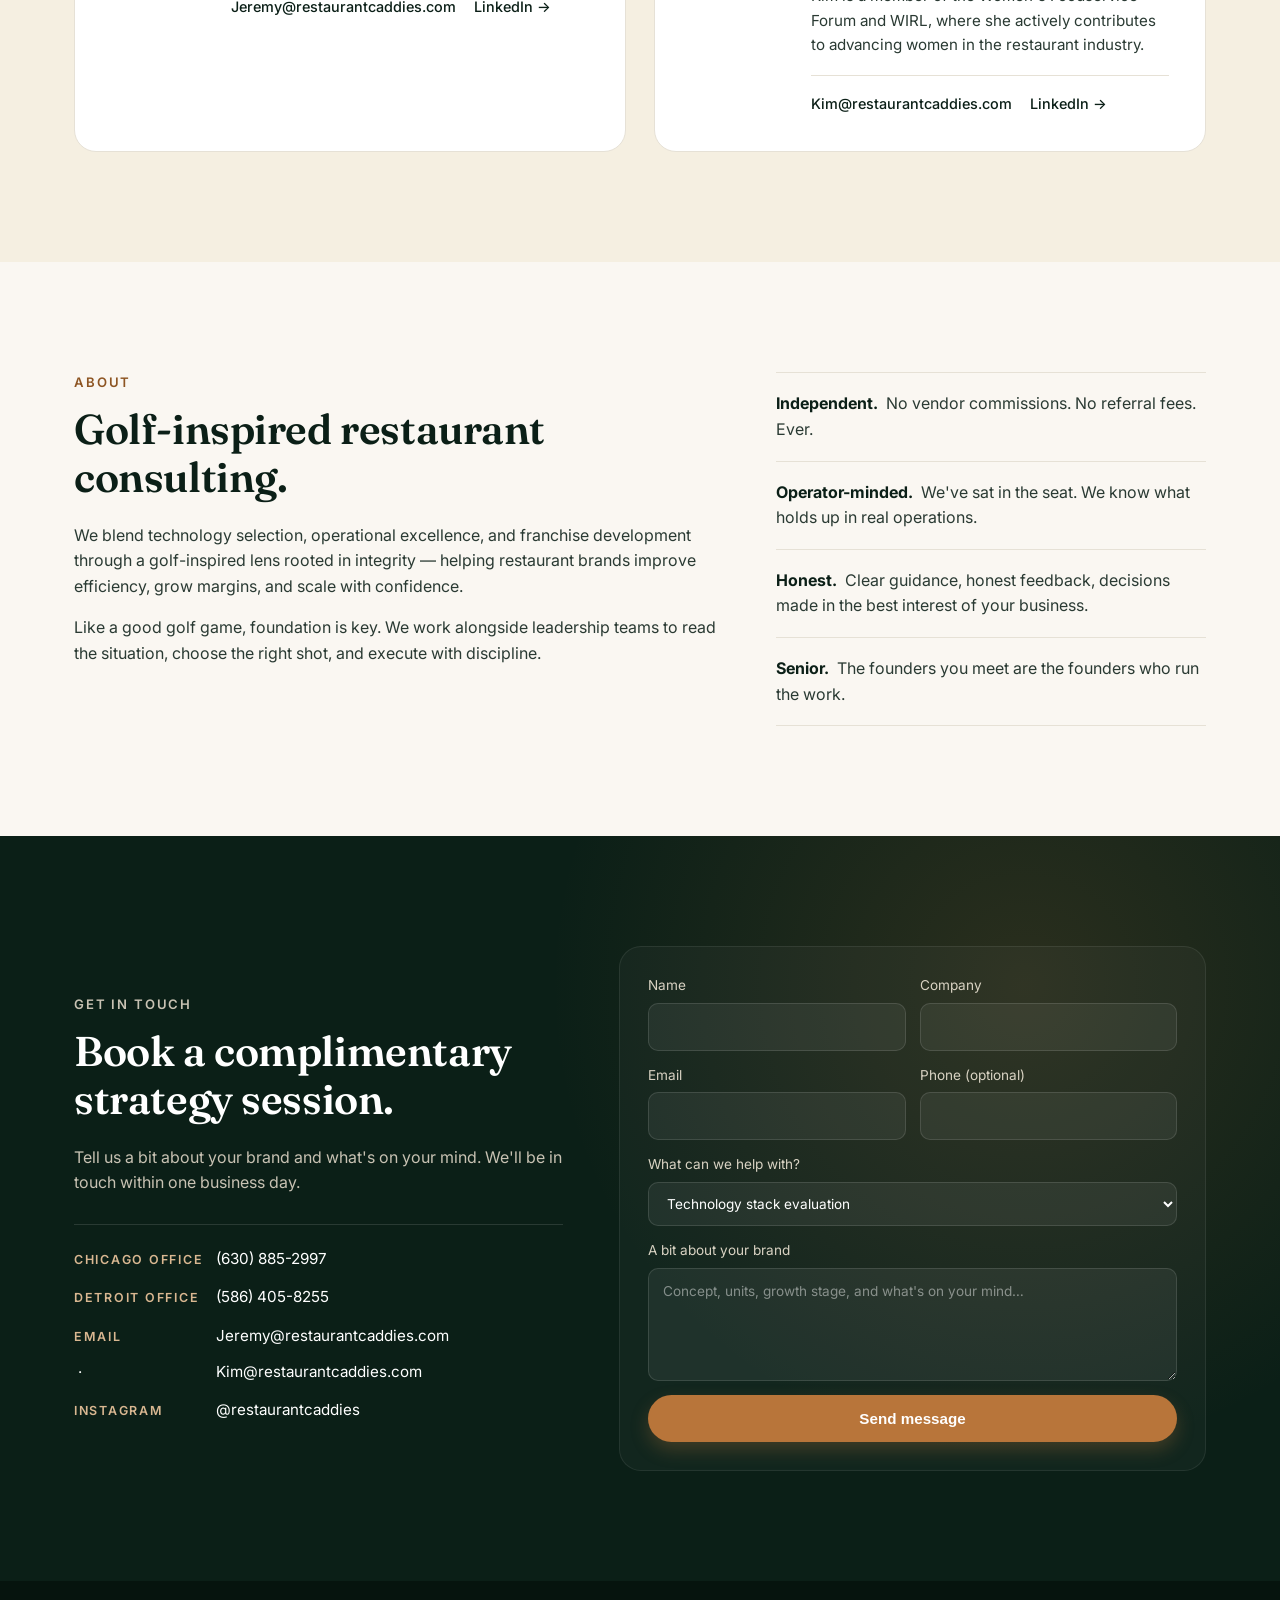
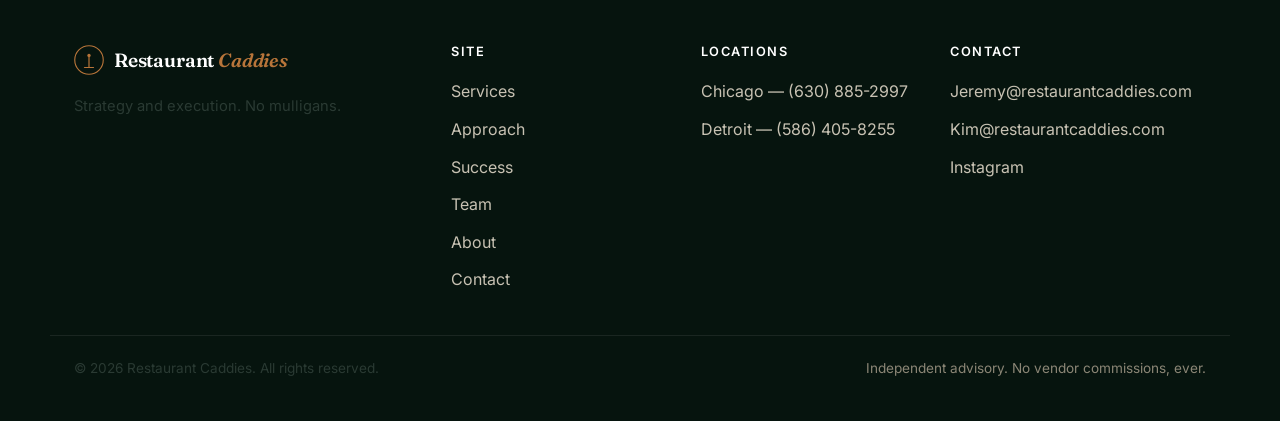
==== commit 965d31a3: "Wire team-card avatars to real headshot images Switches the team avatars from initial monograms to <" ====
--- a/index.html
+++ b/index.html
@@ -263,8 +263,8 @@
 
         <div class="team-grid">
           <article class="team-card">
-            <div class="team-avatar" aria-hidden="true">
-              <span>JT</span>
+            <div class="team-avatar">
+              <img src="assets/jeremy.jpg" alt="Jeremy Theisen" loading="lazy" onerror="this.style.display='none';this.parentNode.classList.add('team-avatar-fallback');this.parentNode.dataset.initials='JT'" />
             </div>
             <div class="team-body">
               <h3>Jeremy Theisen</h3>
@@ -291,8 +291,8 @@
           </article>
 
           <article class="team-card">
-            <div class="team-avatar" aria-hidden="true">
-              <span>KD</span>
+            <div class="team-avatar">
+              <img src="assets/kim.jpg" alt="Kim DeCarolis" loading="lazy" onerror="this.style.display='none';this.parentNode.classList.add('team-avatar-fallback');this.parentNode.dataset.initials='KD'" />
             </div>
             <div class="team-body">
               <h3>Kim DeCarolis</h3>
--- a/styles.css
+++ b/styles.css
@@ -763,8 +763,8 @@
   border-color: rgba(184,117,58,0.3);
 }
 .team-avatar {
-  width: 84px;
-  height: 84px;
+  width: 96px;
+  height: 96px;
   border-radius: 50%;
   background: linear-gradient(135deg, var(--c-forest) 0%, var(--c-forest-2) 100%);
   color: #fff;
@@ -773,10 +773,26 @@
   justify-content: center;
   font-family: var(--font-serif);
   font-weight: 600;
-}
-.team-avatar span {
-  font-size: 1.75rem;
+  overflow: hidden;
+  position: relative;
+  box-shadow: 0 6px 16px rgba(11, 31, 23, 0.15);
+  flex-shrink: 0;
+}
+.team-avatar img {
+  width: 100%;
+  height: 100%;
+  object-fit: cover;
+  object-position: center top;
+  display: block;
+}
+.team-avatar-fallback::before {
+  content: attr(data-initials);
+  font-size: 1.9rem;
   letter-spacing: 0.04em;
+  color: #fff;
+}
+.team-card {
+  grid-template-columns: 96px 1fr;
 }
 .team-body h3 {
   margin: 0 0 4px;
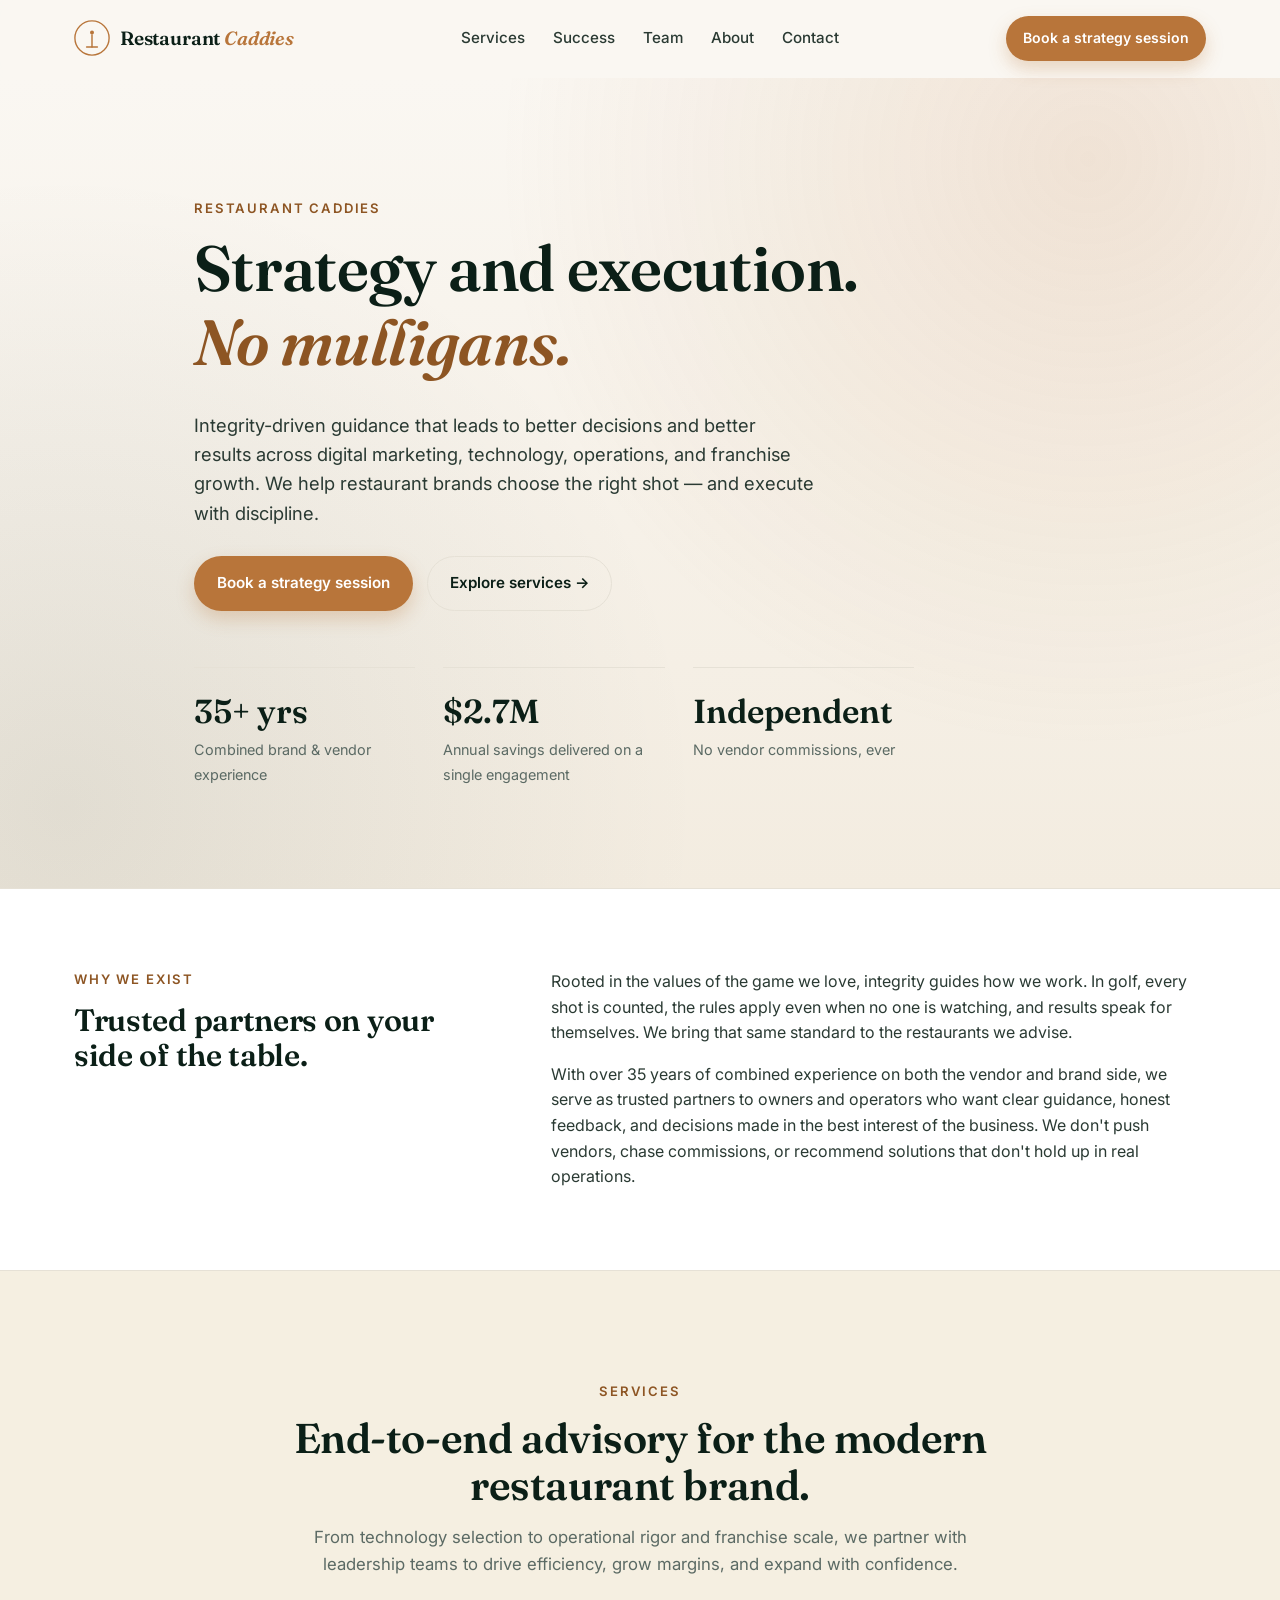
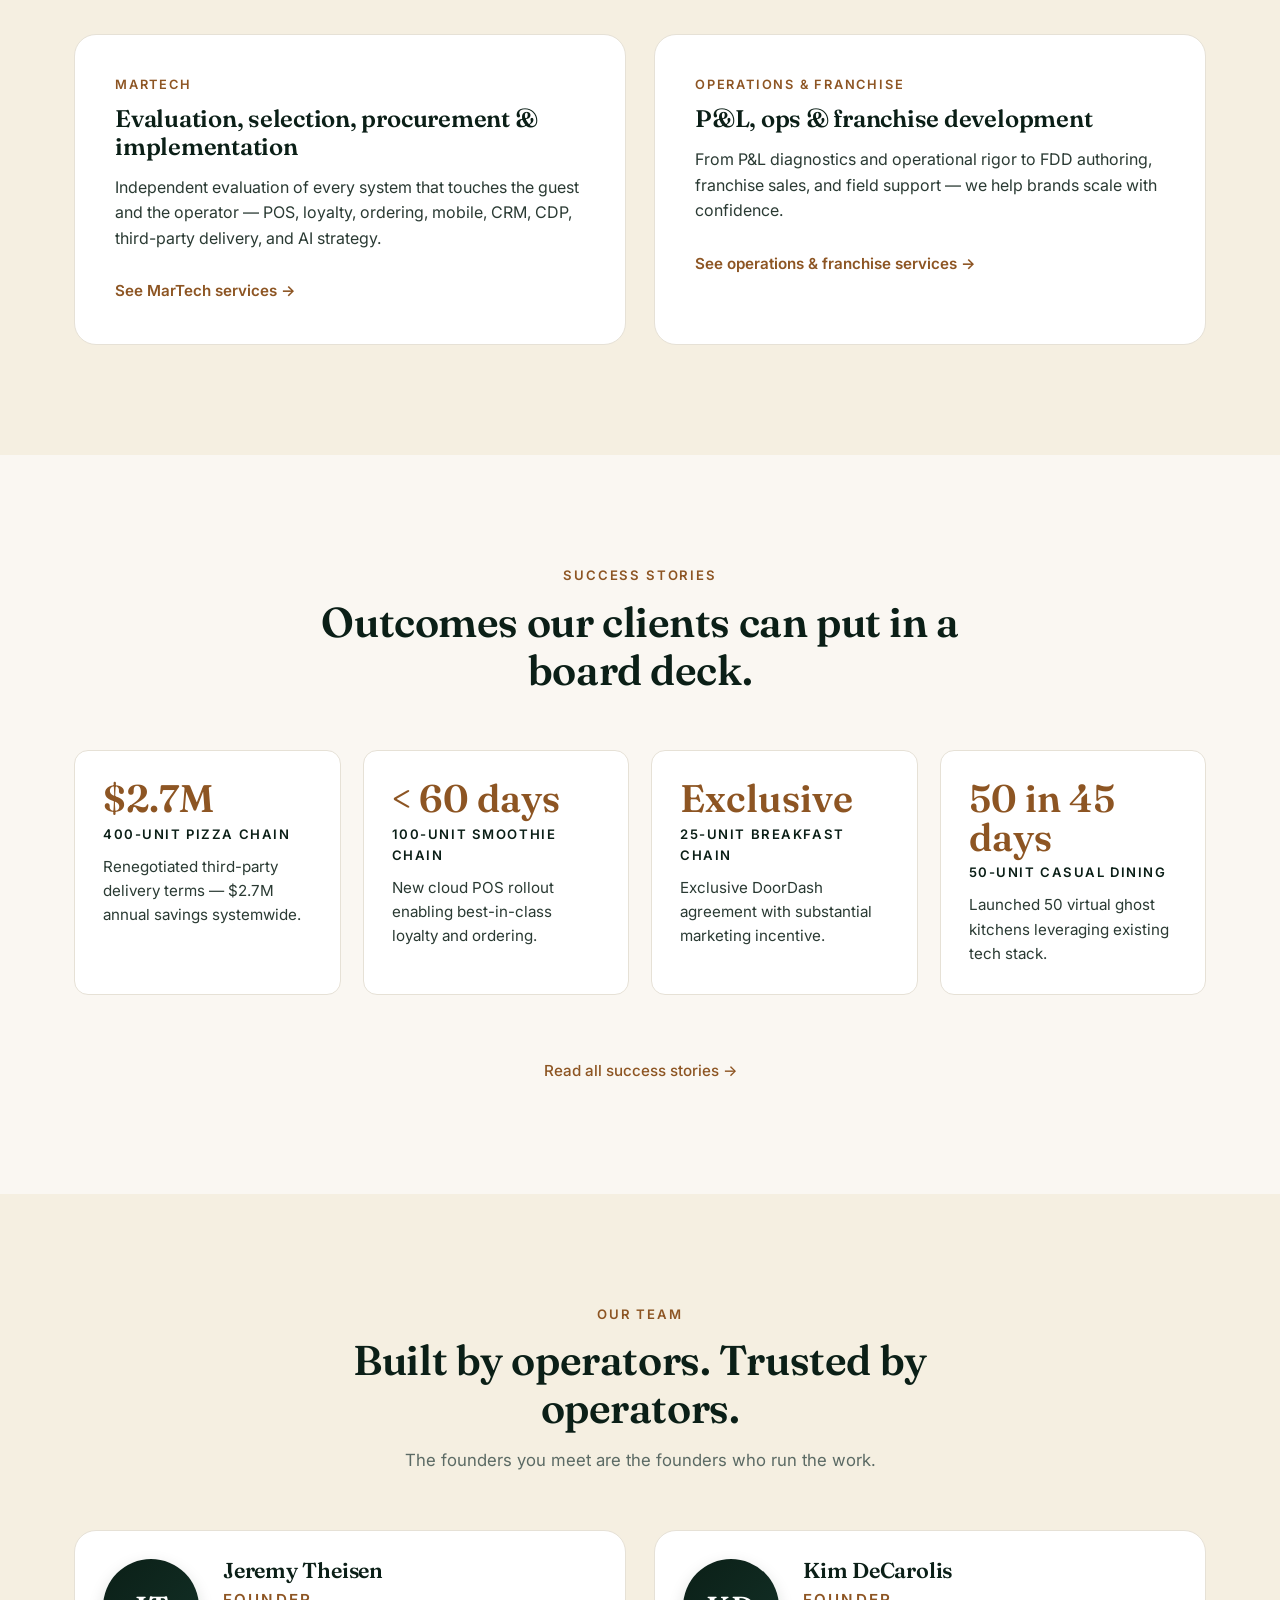
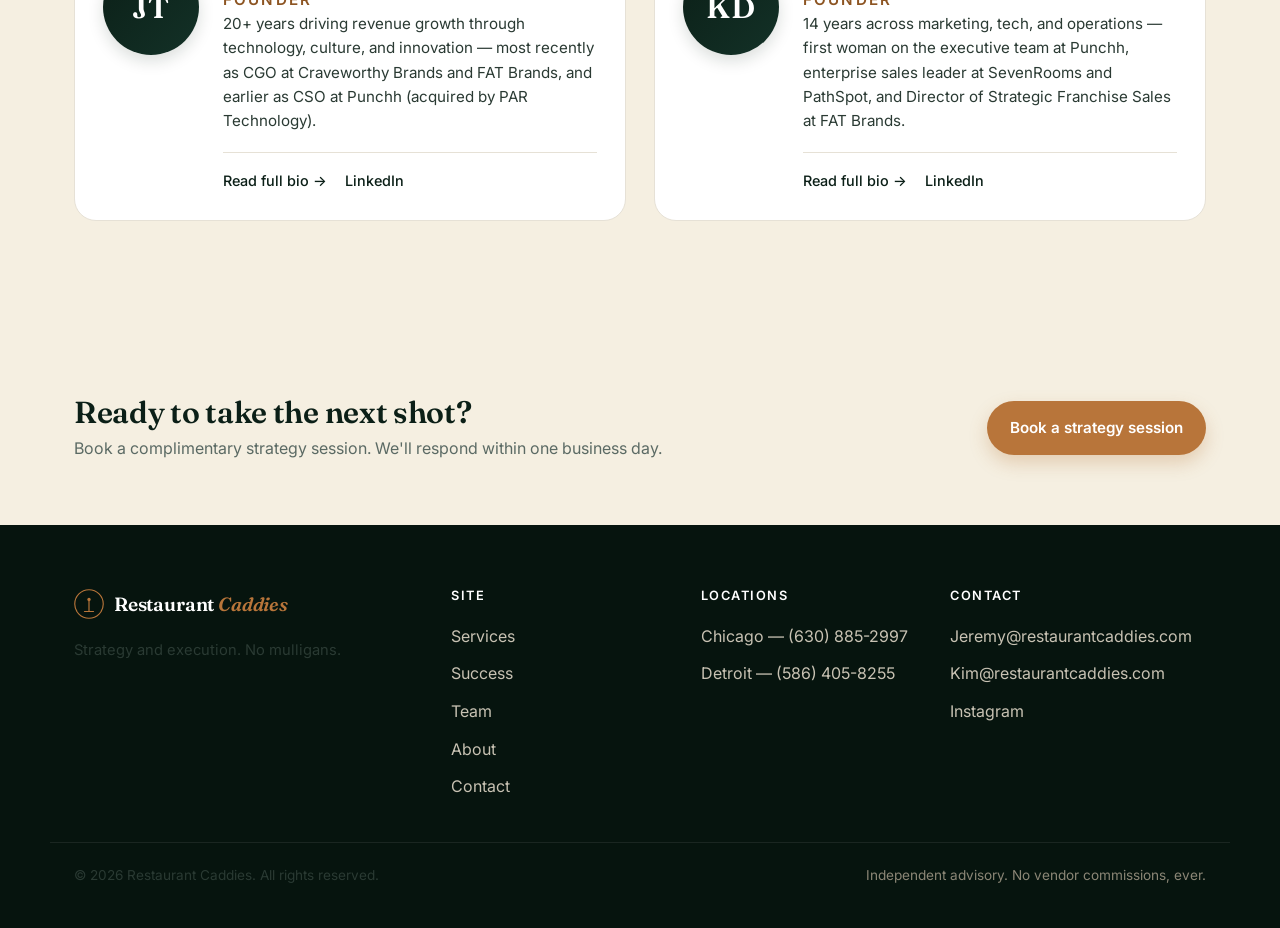
==== commit 9c95e9be: "Split site into multi-page; wire contact form to Web3Forms Adds dedicated /services, /success, /team" ====
--- a/index.html
+++ b/index.html
@@ -3,7 +3,7 @@
 <head>
   <meta charset="UTF-8" />
   <meta name="viewport" content="width=device-width, initial-scale=1.0" />
-  <meta name="description" content="Restaurant Caddies — Strategy and execution for restaurant brands. Independent advisory across technology, operations, and franchise development. No mulligans." />
+  <meta name="description" content="Restaurant Caddies helps restaurant brands choose the right technology, negotiate better contracts, and scale through franchise development. Strategy and execution. No mulligans." />
   <meta name="theme-color" content="#0b1f17" />
   <meta property="og:title" content="Restaurant Caddies — Strategy and Execution. No Mulligans." />
   <meta property="og:description" content="Independent advisory for restaurant brands across technology, operations, and franchise development. Founded by Jeremy Theisen and Kim DeCarolis." />
@@ -19,7 +19,7 @@
 
   <header class="site-header" id="top">
     <div class="container header-inner">
-      <a href="#top" class="brand" aria-label="Restaurant Caddies home">
+      <a href="index.html" class="brand" aria-label="Restaurant Caddies home">
         <svg class="brand-mark" width="36" height="36" viewBox="0 0 40 40" aria-hidden="true">
           <circle cx="20" cy="20" r="19" fill="none" stroke="currentColor" stroke-width="1.5"/>
           <circle cx="20" cy="14" r="2.2" fill="currentColor"/>
@@ -30,26 +30,25 @@
       </a>
       <nav class="primary-nav" aria-label="Primary">
         <ul>
-          <li><a href="#services">Services</a></li>
-          <li><a href="#approach">Approach</a></li>
-          <li><a href="#success">Success</a></li>
-          <li><a href="#team">Team</a></li>
-          <li><a href="#about">About</a></li>
+          <li><a href="services.html">Services</a></li>
+          <li><a href="success.html">Success</a></li>
+          <li><a href="team.html">Team</a></li>
+          <li><a href="about.html">About</a></li>
+          <li><a href="contact.html">Contact</a></li>
         </ul>
       </nav>
-      <a href="#contact" class="btn btn-primary btn-sm">Book a strategy session</a>
+      <a href="contact.html" class="btn btn-primary btn-sm">Book a strategy session</a>
       <button class="nav-toggle" aria-label="Open menu" aria-expanded="false" aria-controls="mobile-nav">
         <span></span><span></span><span></span>
       </button>
     </div>
     <div class="mobile-nav" id="mobile-nav" hidden>
       <ul>
-        <li><a href="#services">Services</a></li>
-        <li><a href="#approach">Approach</a></li>
-        <li><a href="#success">Success</a></li>
-        <li><a href="#team">Team</a></li>
-        <li><a href="#about">About</a></li>
-        <li><a href="#contact" class="btn btn-primary">Book a strategy session</a></li>
+        <li><a href="services.html">Services</a></li>
+        <li><a href="success.html">Success</a></li>
+        <li><a href="team.html">Team</a></li>
+        <li><a href="about.html">About</a></li>
+        <li><a href="contact.html" class="btn btn-primary">Book a strategy session</a></li>
       </ul>
     </div>
   </header>
@@ -69,8 +68,8 @@
           choose the right shot — and execute with discipline.
         </p>
         <div class="hero-cta">
-          <a href="#contact" class="btn btn-primary">Book a strategy session</a>
-          <a href="#services" class="btn btn-ghost">Explore services →</a>
+          <a href="contact.html" class="btn btn-primary">Book a strategy session</a>
+          <a href="services.html" class="btn btn-ghost">Explore services →</a>
         </div>
         <ul class="hero-stats" aria-label="At a glance">
           <li><strong>35+ yrs</strong><span>Combined brand &amp; vendor experience</span></li>
@@ -104,8 +103,8 @@
       </div>
     </section>
 
-    <!-- SERVICES -->
-    <section class="section section-muted" id="services">
+    <!-- SERVICES PREVIEW -->
+    <section class="section section-muted">
       <div class="container">
         <header class="section-head">
           <p class="eyebrow">Services</p>
@@ -122,103 +121,26 @@
             <h3>Evaluation, selection, procurement &amp; implementation</h3>
             <p>
               Independent evaluation of every system that touches the guest and the operator —
-              mapped to your concept, growth stage, and unit economics. We run the RFP, redline the
-              contract, and stay through implementation.
+              POS, loyalty, ordering, mobile, CRM, CDP, third-party delivery, and AI strategy.
             </p>
-            <ul class="service-bullets-grid">
-              <li>POS</li>
-              <li>Loyalty</li>
-              <li>Online ordering</li>
-              <li>Mobile</li>
-              <li>CRM</li>
-              <li>CDP</li>
-              <li>Third-party delivery</li>
-              <li>AI strategy</li>
-            </ul>
+            <a href="services.html" class="card-link">See MarTech services →</a>
           </article>
 
           <article class="service-card service-card-feature">
             <p class="service-eyebrow">Operations &amp; Franchise</p>
             <h3>P&amp;L, ops &amp; franchise development</h3>
             <p>
-              We help restaurant operators select technology, optimize day-to-day operations, and scale
-              growth through strategic franchise development and multi-unit planning — from FDD creation
-              and filing to franchise sales and field support.
+              From P&amp;L diagnostics and operational rigor to FDD authoring, franchise sales,
+              and field support — we help brands scale with confidence.
             </p>
-            <ul class="service-bullets-grid">
-              <li>P&amp;L diagnostics</li>
-              <li>Operations &amp; throughput</li>
-              <li>Multi-unit planning</li>
-              <li>FDD authoring &amp; filing</li>
-              <li>Franchise go-to-market</li>
-              <li>Franchise sales &amp; discovery</li>
-              <li>Onboarding &amp; field support</li>
-              <li>Brand standards &amp; manuals</li>
-            </ul>
-          </article>
-        </div>
-
-        <p class="services-footnote">
-          From tech stack choices to streamlined operations and robust franchise frameworks, we partner
-          with you to drive efficiency, consistency, and expansion.
-        </p>
-      </div>
-    </section>
-
-    <!-- APPROACH -->
-    <section class="section section-dark" id="approach">
-      <div class="container approach-grid">
-        <div>
-          <p class="eyebrow eyebrow-light">Our approach</p>
-          <h2>Read the situation. Choose the right shot. Execute.</h2>
-          <p>
-            Our approach is shaped by experience on both sides of the table. For more than 35 combined
-            years, we've worked with leading restaurant brands and the technology providers that serve
-            them. We've also been directly involved in growing multi-brand restaurant concepts, giving
-            us a clear view of what actually works once ideas meet operations.
-          </p>
-          <p>
-            Because of our deep industry network, we don't just make recommendations. We help negotiate
-            favorable terms, reduce unnecessary spend, and ensure vendors are aligned with the brand's
-            long-term goals.
-          </p>
-          <a href="#contact" class="btn btn-primary">Talk to a partner</a>
-        </div>
-        <ol class="approach-steps">
-          <li>
-            <span class="step-num">01</span>
-            <div>
-              <h4>Start with the P&amp;L</h4>
-              <p>By understanding how the business truly performs, we identify where growth is being left on the table and where costs can be reduced without hurting the operation.</p>
-            </div>
-          </li>
-          <li>
-            <span class="step-num">02</span>
-            <div>
-              <h4>Choose the right partners</h4>
-              <p>We help brands select the right technology and partners to solve real problems — not create new ones — with no referral fees and no vendor bias.</p>
-            </div>
-          </li>
-          <li>
-            <span class="step-num">03</span>
-            <div>
-              <h4>Negotiate smarter agreements</h4>
-              <p>Our network gets you to the right table. We benchmark, redline, and structure contracts that protect the brand as it scales.</p>
-            </div>
-          </li>
-          <li>
-            <span class="step-num">04</span>
-            <div>
-              <h4>Implement with discipline</h4>
-              <p>Hands-on program management through launch and stabilization — practical guidance, smarter decisions, solutions that hold up in real restaurants.</p>
-            </div>
-          </li>
-        </ol>
-      </div>
-    </section>
-
-    <!-- SUCCESS -->
-    <section class="section" id="success">
+            <a href="services.html" class="card-link">See operations &amp; franchise services →</a>
+          </article>
+        </div>
+      </div>
+    </section>
+
+    <!-- SUCCESS PREVIEW -->
+    <section class="section">
       <div class="container">
         <header class="section-head">
           <p class="eyebrow">Success stories</p>
@@ -229,40 +151,45 @@
           <article class="result-card">
             <p class="result-stat">$2.7M</p>
             <p class="result-label">400-unit pizza chain</p>
-            <p class="result-desc">Evaluated and renegotiated third-party delivery terms and rates. The outcome was a $2.7M annual savings for the entire franchise system.</p>
+            <p class="result-desc">Renegotiated third-party delivery terms — $2.7M annual savings systemwide.</p>
           </article>
 
           <article class="result-card">
             <p class="result-stat">&lt; 60 days</p>
             <p class="result-label">100-unit smoothie chain</p>
-            <p class="result-desc">Selected and negotiated a new cloud POS, enabling a transition to best-in-class loyalty and ordering. Rollout was completed in under 60 days.</p>
+            <p class="result-desc">New cloud POS rollout enabling best-in-class loyalty and ordering.</p>
           </article>
 
           <article class="result-card">
             <p class="result-stat">Exclusive</p>
             <p class="result-label">25-unit breakfast chain</p>
-            <p class="result-desc">Evaluated and negotiated third-party delivery terms for the brand's initial launch. Executed an exclusive agreement with DoorDash that included a substantial marketing incentive.</p>
+            <p class="result-desc">Exclusive DoorDash agreement with substantial marketing incentive.</p>
           </article>
 
           <article class="result-card">
             <p class="result-stat">50 in 45 days</p>
-            <p class="result-label">50-unit legacy casual dining</p>
-            <p class="result-desc">Launched 50 virtual ghost kitchens in 45 days to generate incremental revenue while leveraging the brand's existing POS and ordering providers.</p>
-          </article>
-        </div>
-      </div>
-    </section>
-
-    <!-- TEAM -->
-    <section class="section section-muted" id="team">
+            <p class="result-label">50-unit casual dining</p>
+            <p class="result-desc">Launched 50 virtual ghost kitchens leveraging existing tech stack.</p>
+          </article>
+        </div>
+
+        <p class="section-cta-link"><a href="success.html">Read all success stories →</a></p>
+      </div>
+    </section>
+
+    <!-- TEAM PREVIEW -->
+    <section class="section section-muted">
       <div class="container">
         <header class="section-head">
           <p class="eyebrow">Our team</p>
           <h2>Built by operators. Trusted by operators.</h2>
+          <p class="section-lede">
+            The founders you meet are the founders who run the work.
+          </p>
         </header>
 
         <div class="team-grid">
-          <article class="team-card">
+          <article class="team-card team-card-compact">
             <div class="team-avatar">
               <img src="assets/jeremy.jpg" alt="Jeremy Theisen" loading="lazy" onerror="this.style.display='none';this.parentNode.classList.add('team-avatar-fallback');this.parentNode.dataset.initials='JT'" />
             </div>
@@ -270,27 +197,18 @@
               <h3>Jeremy Theisen</h3>
               <p class="team-role">Founder</p>
               <p>
-                Jeremy is a seasoned restaurant industry executive with more than 20 years of experience
-                driving revenue growth through technology, culture, and strategic innovation.
-              </p>
-              <p>
-                He served as Chief Growth Officer at Craveworthy Brands and Chief Growth Officer at FAT Brands,
-                overseeing franchise development and digital strategies designed to accelerate sales and
-                profitability for franchisees. Earlier, as Chief Sales Officer at Punchh, Jeremy helped scale
-                the company from launch to more than $50 million in revenue before its acquisition by PAR Technology Corporation.
-              </p>
-              <p>
-                Jeremy served on the Toast Customer Advisory Board (2023–2024) and was recognized as a
-                2025 QSR Digital Disruptor for his impact on restaurant technology and growth.
+                20+ years driving revenue growth through technology, culture, and innovation —
+                most recently as CGO at Craveworthy Brands and FAT Brands, and earlier as CSO at Punchh
+                (acquired by PAR Technology).
               </p>
               <ul class="team-links">
-                <li><a href="mailto:Jeremy@restaurantcaddies.com">Jeremy@restaurantcaddies.com</a></li>
-                <li><a href="https://www.linkedin.com/in/jeremytheisen/" target="_blank" rel="noopener">LinkedIn →</a></li>
+                <li><a href="team.html">Read full bio →</a></li>
+                <li><a href="https://www.linkedin.com/in/jeremytheisen/" target="_blank" rel="noopener">LinkedIn</a></li>
               </ul>
             </div>
           </article>
 
-          <article class="team-card">
+          <article class="team-card team-card-compact">
             <div class="team-avatar">
               <img src="assets/kim.jpg" alt="Kim DeCarolis" loading="lazy" onerror="this.style.display='none';this.parentNode.classList.add('team-avatar-fallback');this.parentNode.dataset.initials='KD'" />
             </div>
@@ -298,25 +216,13 @@
               <h3>Kim DeCarolis</h3>
               <p class="team-role">Founder</p>
               <p>
-                Kim is a restaurant industry leader with 14 years of experience across marketing, technology,
-                and operations — including more than a decade driving organizational growth through sales
-                leadership in restaurant operations and technology.
-              </p>
-              <p>
-                She began her career in PCI compliance and network security at NuArx before moving into
-                restaurant technology at Punchh, where she became the first woman named to the executive
-                team and served as Vice President of Sales — playing a pivotal role in scaling the company
-                to $50 million in revenue prior to its acquisition. Kim later led enterprise sales at
-                SevenRooms and PathSpot before transitioning to the brand side as Director of Strategic
-                Franchise Sales at FAT Brands, and then working with Craveworthy and Smalls Sliders.
-              </p>
-              <p>
-                Kim is a member of the Women's Foodservice Forum and WIRL, where she actively contributes
-                to advancing women in the restaurant industry.
+                14 years across marketing, tech, and operations — first woman on the executive team
+                at Punchh, enterprise sales leader at SevenRooms and PathSpot, and Director of Strategic
+                Franchise Sales at FAT Brands.
               </p>
               <ul class="team-links">
-                <li><a href="mailto:Kim@restaurantcaddies.com">Kim@restaurantcaddies.com</a></li>
-                <li><a href="https://www.linkedin.com/in/kdecarolis/" target="_blank" rel="noopener">LinkedIn →</a></li>
+                <li><a href="team.html">Read full bio →</a></li>
+                <li><a href="https://www.linkedin.com/in/kdecarolis/" target="_blank" rel="noopener">LinkedIn</a></li>
               </ul>
             </div>
           </article>
@@ -324,98 +230,14 @@
       </div>
     </section>
 
-    <!-- ABOUT -->
-    <section class="section" id="about">
-      <div class="container about-grid">
+    <!-- CTA STRIP -->
+    <section class="section cta-strip">
+      <div class="container cta-strip-inner">
         <div>
-          <p class="eyebrow">About</p>
-          <h2>Golf-inspired restaurant consulting.</h2>
-          <p>
-            We blend technology selection, operational excellence, and franchise development through a
-            golf-inspired lens rooted in integrity — helping restaurant brands improve efficiency,
-            grow margins, and scale with confidence.
-          </p>
-          <p>
-            Like a good golf game, foundation is key. We work alongside leadership teams to read the situation,
-            choose the right shot, and execute with discipline.
-          </p>
-        </div>
-        <ul class="value-list">
-          <li><strong>Independent.</strong> No vendor commissions. No referral fees. Ever.</li>
-          <li><strong>Operator-minded.</strong> We've sat in the seat. We know what holds up in real operations.</li>
-          <li><strong>Honest.</strong> Clear guidance, honest feedback, decisions made in the best interest of your business.</li>
-          <li><strong>Senior.</strong> The founders you meet are the founders who run the work.</li>
-        </ul>
-      </div>
-    </section>
-
-    <!-- CONTACT / CTA -->
-    <section class="section section-cta" id="contact">
-      <div class="container cta-inner">
-        <div>
-          <p class="eyebrow eyebrow-light">Get in touch</p>
-          <h2>Book a complimentary strategy session.</h2>
-          <p>Tell us a bit about your brand and what's on your mind. We'll be in touch within one business day.</p>
-          <ul class="cta-contact">
-            <li>
-              <span class="cta-contact-label">Chicago Office</span>
-              <a href="tel:+16308852997">(630) 885-2997</a>
-            </li>
-            <li>
-              <span class="cta-contact-label">Detroit Office</span>
-              <a href="tel:+15864058255">(586) 405-8255</a>
-            </li>
-            <li>
-              <span class="cta-contact-label">Email</span>
-              <a href="mailto:Jeremy@restaurantcaddies.com">Jeremy@restaurantcaddies.com</a>
-              &nbsp;·&nbsp;
-              <a href="mailto:Kim@restaurantcaddies.com">Kim@restaurantcaddies.com</a>
-            </li>
-            <li>
-              <span class="cta-contact-label">Instagram</span>
-              <a href="https://www.instagram.com/restaurantcaddies/" target="_blank" rel="noopener">@restaurantcaddies</a>
-            </li>
-          </ul>
-        </div>
-        <form class="contact-form" action="mailto:Jeremy@restaurantcaddies.com,Kim@restaurantcaddies.com" method="post" enctype="text/plain" novalidate>
-          <div class="form-row">
-            <label>
-              <span>Name</span>
-              <input type="text" name="name" required autocomplete="name" />
-            </label>
-            <label>
-              <span>Company</span>
-              <input type="text" name="company" autocomplete="organization" />
-            </label>
-          </div>
-          <div class="form-row">
-            <label>
-              <span>Email</span>
-              <input type="email" name="email" required autocomplete="email" />
-            </label>
-            <label>
-              <span>Phone (optional)</span>
-              <input type="tel" name="phone" autocomplete="tel" />
-            </label>
-          </div>
-          <label>
-            <span>What can we help with?</span>
-            <select name="topic">
-              <option>Technology stack evaluation</option>
-              <option>Loyalty / CRM / CDP</option>
-              <option>Online &amp; third-party ordering</option>
-              <option>AI strategy</option>
-              <option>Procurement &amp; contract negotiation</option>
-              <option>Franchise development</option>
-              <option>Something else</option>
-            </select>
-          </label>
-          <label>
-            <span>A bit about your brand</span>
-            <textarea name="message" rows="4" placeholder="Concept, units, growth stage, and what's on your mind…"></textarea>
-          </label>
-          <button type="submit" class="btn btn-primary btn-block">Send message</button>
-        </form>
+          <h2>Ready to take the next shot?</h2>
+          <p>Book a complimentary strategy session. We'll respond within one business day.</p>
+        </div>
+        <a href="contact.html" class="btn btn-primary">Book a strategy session</a>
       </div>
     </section>
   </main>
@@ -423,7 +245,7 @@
   <footer class="site-footer">
     <div class="container footer-inner">
       <div>
-        <a href="#top" class="brand">
+        <a href="index.html" class="brand">
           <svg class="brand-mark" width="30" height="30" viewBox="0 0 40 40" aria-hidden="true">
             <circle cx="20" cy="20" r="19" fill="none" stroke="currentColor" stroke-width="1.5"/>
             <circle cx="20" cy="14" r="2.2" fill="currentColor"/>
@@ -437,12 +259,11 @@
       <nav aria-label="Footer">
         <h5>Site</h5>
         <ul>
-          <li><a href="#services">Services</a></li>
-          <li><a href="#approach">Approach</a></li>
-          <li><a href="#success">Success</a></li>
-          <li><a href="#team">Team</a></li>
-          <li><a href="#about">About</a></li>
-          <li><a href="#contact">Contact</a></li>
+          <li><a href="services.html">Services</a></li>
+          <li><a href="success.html">Success</a></li>
+          <li><a href="team.html">Team</a></li>
+          <li><a href="about.html">About</a></li>
+          <li><a href="contact.html">Contact</a></li>
         </ul>
       </nav>
       <div>
--- a/styles.css
+++ b/styles.css
@@ -882,3 +882,157 @@
   }
 }
 
+/* =========================================================
+   Page hero (sub-pages)
+   ========================================================= */
+.page-hero {
+  position: relative;
+  overflow: hidden;
+  padding: clamp(48px, 8vw, 90px) 0 clamp(40px, 6vw, 70px);
+  background: linear-gradient(180deg, #faf7f2 0%, #f3ece0 100%);
+  isolation: isolate;
+}
+.page-hero h1 {
+  font-size: clamp(2rem, 4vw, 3rem);
+  margin: 0 0 16px;
+  max-width: 780px;
+}
+.page-lede {
+  font-size: 1.1rem;
+  max-width: 680px;
+  color: var(--c-ink-soft);
+  margin: 0;
+}
+.page-hero > .container { position: relative; z-index: 2; }
+
+/* =========================================================
+   CTA strip (sub-pages)
+   ========================================================= */
+.cta-strip {
+  background: var(--c-cream);
+  padding: clamp(40px, 6vw, 64px) 0;
+}
+.cta-strip-inner {
+  display: flex;
+  align-items: center;
+  justify-content: space-between;
+  gap: 32px;
+  flex-wrap: wrap;
+}
+.cta-strip-inner h2 {
+  font-size: clamp(1.4rem, 2.4vw, 1.9rem);
+  margin: 0 0 6px;
+}
+.cta-strip-inner p {
+  margin: 0;
+  color: var(--c-muted);
+}
+
+/* =========================================================
+   Section CTA link (preview pages)
+   ========================================================= */
+.section-cta-link {
+  text-align: center;
+  margin: 40px 0 0;
+  font-size: .95rem;
+  font-weight: 500;
+}
+.section-cta-link a { color: var(--c-accent-deep); }
+.section-cta-link a:hover { color: var(--c-accent); }
+
+/* =========================================================
+   Card link (used in service preview cards)
+   ========================================================= */
+.card-link {
+  display: inline-block;
+  margin-top: 12px;
+  font-weight: 600;
+  color: var(--c-accent-deep);
+  font-size: .95rem;
+}
+.card-link:hover { color: var(--c-accent); }
+
+/* =========================================================
+   Compact team card (home page preview)
+   ========================================================= */
+.team-card-compact {
+  padding: 28px;
+}
+.team-card-compact .team-body p {
+  font-size: .95rem;
+  margin-bottom: 0;
+}
+
+/* =========================================================
+   Detailed results grid (success page)
+   ========================================================= */
+.results-grid-detailed {
+  grid-template-columns: repeat(auto-fit, minmax(260px, 1fr));
+  gap: 22px;
+  margin-bottom: 0;
+}
+.results-grid-detailed .result-card {
+  padding: 36px 32px;
+}
+
+/* =========================================================
+   Quote block (about page)
+   ========================================================= */
+.quote-block {
+  max-width: 800px;
+  margin: 0 auto;
+  text-align: center;
+}
+.quote-block h2 {
+  font-style: italic;
+  font-size: clamp(1.6rem, 3vw, 2.4rem);
+  margin: 0 0 18px;
+}
+.quote-eyebrow {
+  font-family: var(--font-sans);
+  font-size: .8rem;
+  font-weight: 600;
+  text-transform: uppercase;
+  letter-spacing: 0.16em;
+  color: #d9b791;
+  margin: 0 0 14px;
+}
+
+/* =========================================================
+   Form status & honeypot
+   ========================================================= */
+.hidden-honeypot {
+  position: absolute !important;
+  left: -9999px;
+  width: 1px;
+  height: 1px;
+  opacity: 0;
+  pointer-events: none;
+}
+.form-status {
+  margin: 4px 0 0;
+  text-align: center;
+  font-size: .9rem;
+  min-height: 1.2em;
+}
+.form-status.is-success { color: #9bd9a8; }
+.form-status.is-error { color: #ffb4a8; }
+
+/* =========================================================
+   Active nav state
+   ========================================================= */
+.primary-nav a[aria-current="page"],
+.mobile-nav a[aria-current="page"] {
+  color: var(--c-ink);
+  position: relative;
+}
+.primary-nav a[aria-current="page"]::after {
+  content: "";
+  position: absolute;
+  left: 0; right: 0; bottom: -8px;
+  height: 2px;
+  background: var(--c-accent);
+  border-radius: 2px;
+}
+
+
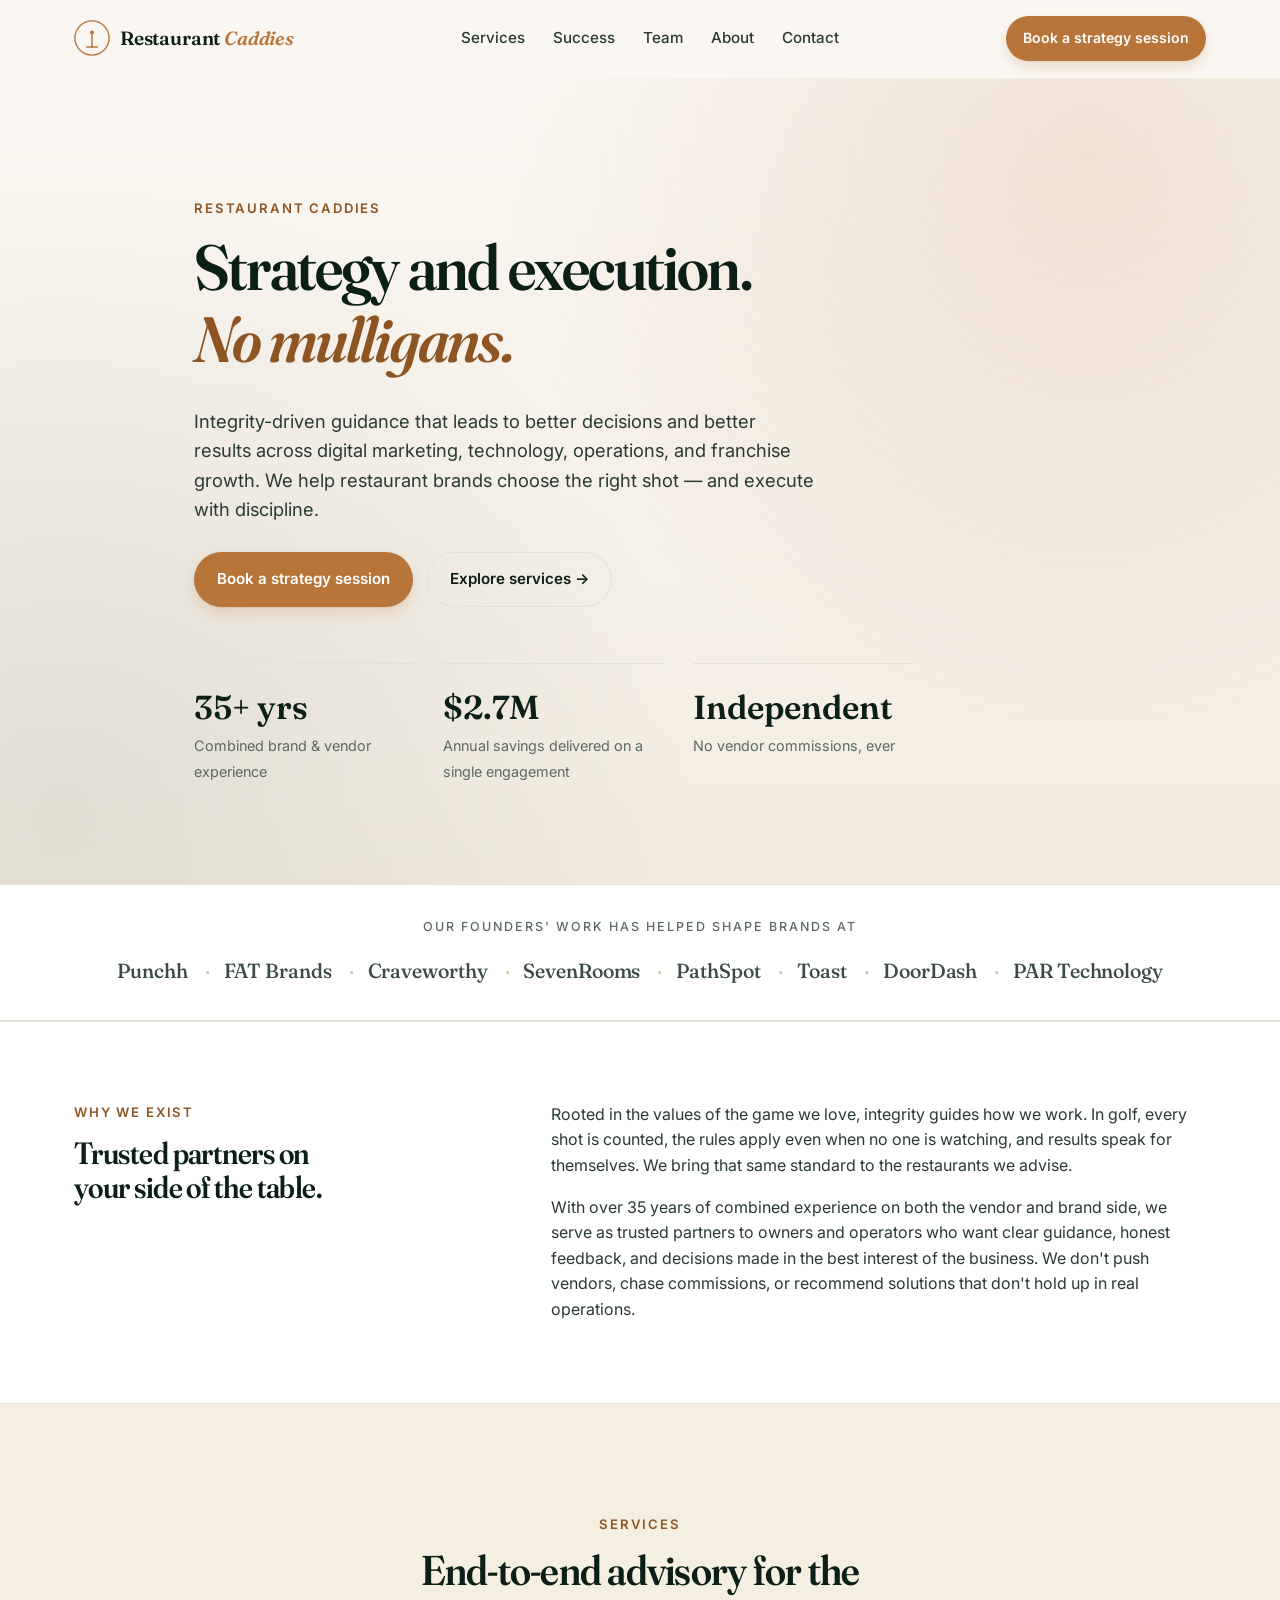
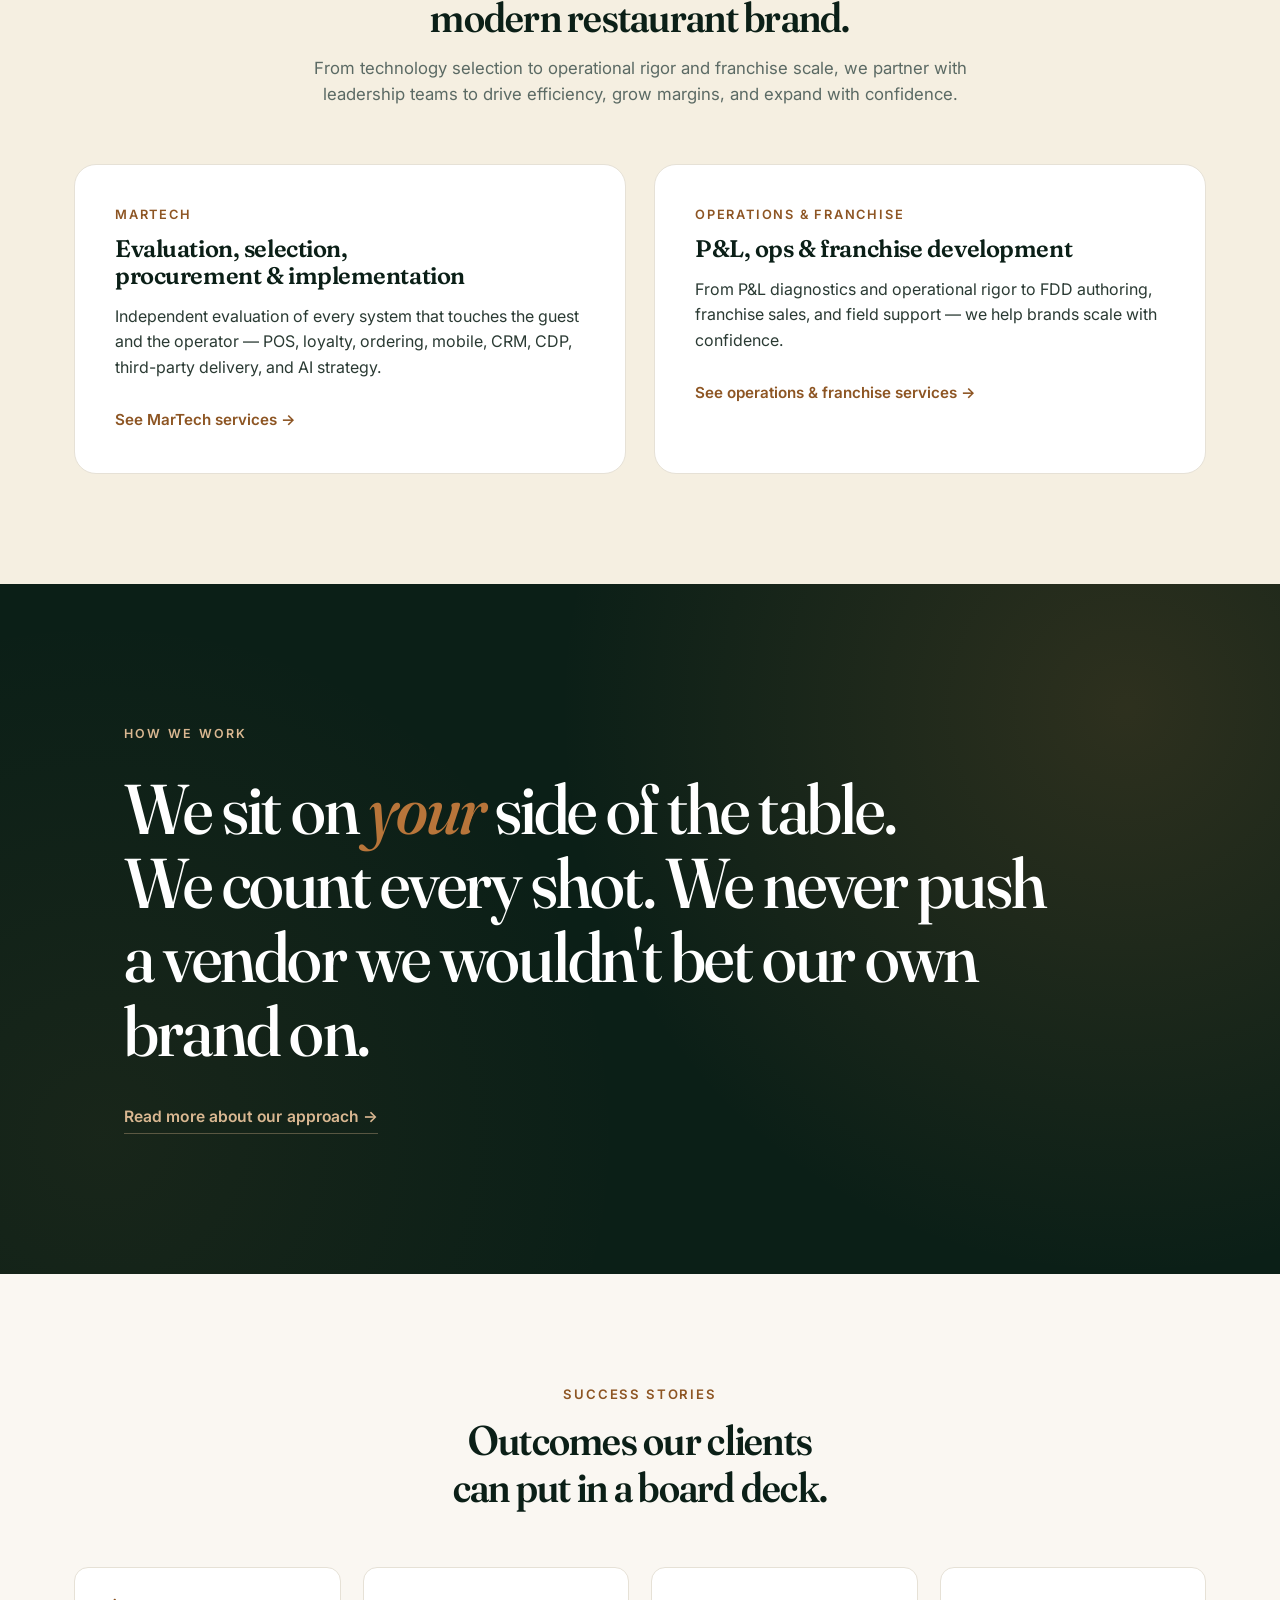
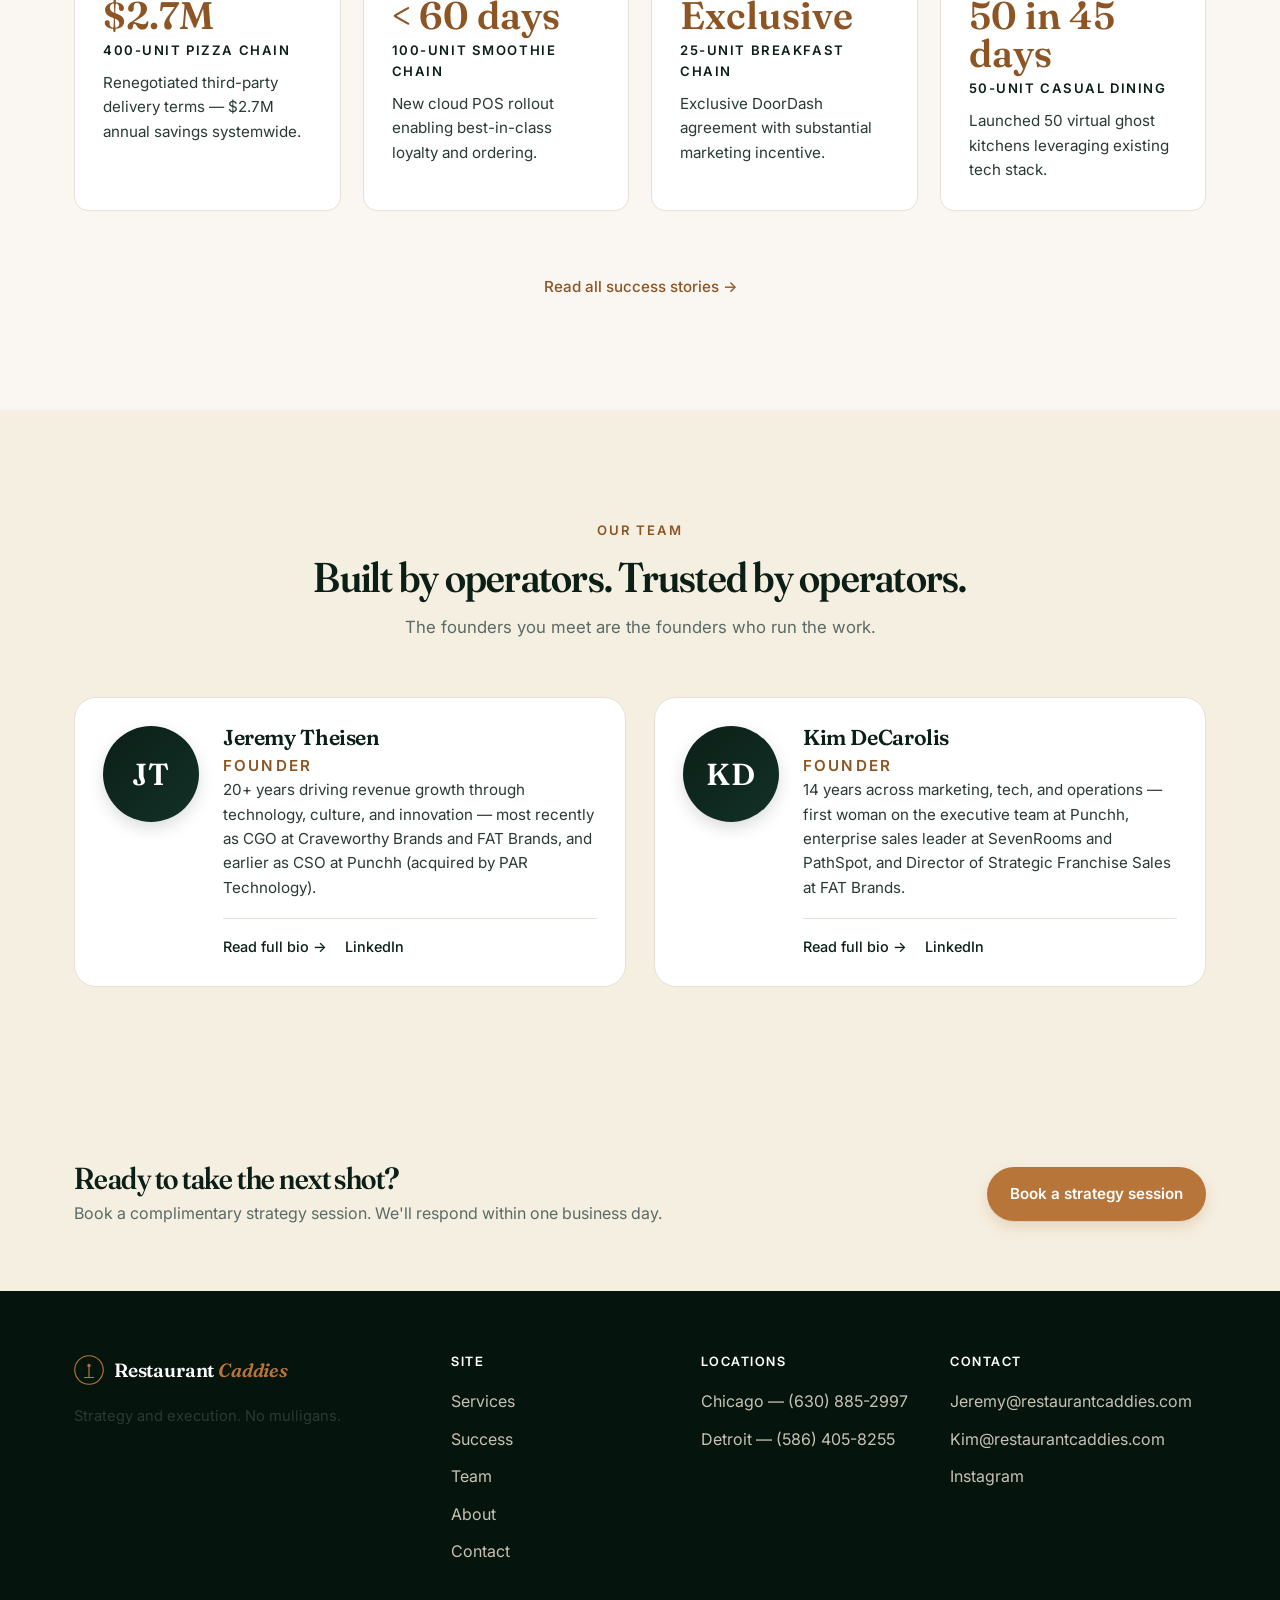
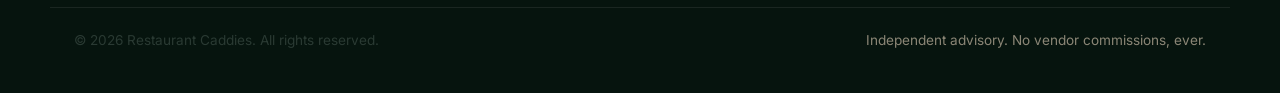
==== commit 2b9809a9: "Add credibility strip, editorial moment, favicon/OG/schema, and design polish Adds the production po" ====
--- a/index.html
+++ b/index.html
@@ -8,11 +8,60 @@
   <meta property="og:title" content="Restaurant Caddies — Strategy and Execution. No Mulligans." />
   <meta property="og:description" content="Independent advisory for restaurant brands across technology, operations, and franchise development. Founded by Jeremy Theisen and Kim DeCarolis." />
   <meta property="og:type" content="website" />
+  <meta property="og:url" content="https://restaurantcaddies.com/" />
+  <meta property="og:image" content="https://restaurantcaddies.com/assets/og.svg" />
+  <meta property="og:image:width" content="1200" />
+  <meta property="og:image:height" content="630" />
+  <meta property="og:site_name" content="Restaurant Caddies" />
+  <meta name="twitter:card" content="summary_large_image" />
+  <meta name="twitter:title" content="Restaurant Caddies — Strategy and Execution. No Mulligans." />
+  <meta name="twitter:description" content="Independent advisory for restaurant brands across technology, operations, and franchise development." />
+  <meta name="twitter:image" content="https://restaurantcaddies.com/assets/og.svg" />
+  <link rel="canonical" href="https://restaurantcaddies.com/" />
+  <link rel="icon" type="image/svg+xml" href="assets/favicon.svg" />
   <title>Restaurant Caddies — Strategy and Execution. No Mulligans.</title>
   <link rel="preconnect" href="https://fonts.googleapis.com" />
   <link rel="preconnect" href="https://fonts.gstatic.com" crossorigin />
   <link href="https://fonts.googleapis.com/css2?family=Fraunces:opsz,wght@9..144,400;9..144,500;9..144,600;9..144,700&family=Inter:wght@400;500;600;700&display=swap" rel="stylesheet" />
   <link rel="stylesheet" href="styles.css" />
+  <script type="application/ld+json">
+  {
+    "@context": "https://schema.org",
+    "@type": "ProfessionalService",
+    "name": "Restaurant Caddies",
+    "url": "https://restaurantcaddies.com/",
+    "description": "Independent advisory for restaurant brands across technology, operations, and franchise development.",
+    "logo": "https://restaurantcaddies.com/assets/favicon.svg",
+    "image": "https://restaurantcaddies.com/assets/og.svg",
+    "slogan": "Strategy and Execution. No Mulligans.",
+    "areaServed": { "@type": "Country", "name": "United States" },
+    "address": [
+      { "@type": "PostalAddress", "addressLocality": "Chicago", "addressRegion": "IL", "addressCountry": "US" },
+      { "@type": "PostalAddress", "addressLocality": "Detroit", "addressRegion": "MI", "addressCountry": "US" }
+    ],
+    "contactPoint": [
+      { "@type": "ContactPoint", "contactType": "Sales", "email": "Jeremy@restaurantcaddies.com", "telephone": "+1-630-885-2997", "areaServed": "US" },
+      { "@type": "ContactPoint", "contactType": "Sales", "email": "Kim@restaurantcaddies.com", "telephone": "+1-586-405-8255", "areaServed": "US" }
+    ],
+    "founder": [
+      { "@type": "Person", "name": "Jeremy Theisen", "jobTitle": "Founder", "email": "Jeremy@restaurantcaddies.com", "sameAs": "https://www.linkedin.com/in/jeremytheisen/" },
+      { "@type": "Person", "name": "Kim DeCarolis", "jobTitle": "Founder", "email": "Kim@restaurantcaddies.com", "sameAs": "https://www.linkedin.com/in/kdecarolis/" }
+    ],
+    "sameAs": ["https://www.instagram.com/restaurantcaddies/"],
+    "knowsAbout": [
+      "Restaurant Technology",
+      "Point of Sale",
+      "Loyalty Programs",
+      "Customer Data Platform",
+      "Customer Relationship Management",
+      "Online Ordering",
+      "Third-party Delivery",
+      "AI Strategy",
+      "Franchise Development",
+      "Franchise Disclosure Documents"
+    ]
+  }
+  </script>
 </head>
 <body>
   <a class="skip-link" href="#main">Skip to content</a>
@@ -80,6 +129,23 @@
       <div class="hero-bg" aria-hidden="true"></div>
     </section>
 
+    <!-- CREDIBILITY STRIP -->
+    <section class="credibility" aria-label="Brands our founders' work has shaped">
+      <div class="container">
+        <p class="credibility-label">Our founders' work has helped shape brands at</p>
+        <ul class="credibility-row">
+          <li>Punchh</li>
+          <li>FAT Brands</li>
+          <li>Craveworthy</li>
+          <li>SevenRooms</li>
+          <li>PathSpot</li>
+          <li>Toast</li>
+          <li>DoorDash</li>
+          <li>PAR Technology</li>
+        </ul>
+      </div>
+    </section>
+
     <!-- INTRO / VALUES STRIP -->
     <section class="intro">
       <div class="container intro-grid">
@@ -136,6 +202,18 @@
             <a href="services.html" class="card-link">See operations &amp; franchise services →</a>
           </article>
         </div>
+      </div>
+    </section>
+
+    <!-- EDITORIAL MOMENT -->
+    <section class="editorial">
+      <div class="container">
+        <p class="editorial-eyebrow">How we work</p>
+        <p class="editorial-quote">
+          We sit on <em>your</em> side of the table.<br />
+          We count every shot. We never push a vendor we wouldn't bet our own brand on.
+        </p>
+        <a href="about.html" class="editorial-link">Read more about our approach →</a>
       </div>
     </section>
 
--- a/styles.css
+++ b/styles.css
@@ -51,12 +51,15 @@
   font-family: var(--font-serif);
   color: var(--c-ink);
   margin: 0 0 .5em;
-  line-height: 1.15;
-  letter-spacing: -0.01em;
-  font-weight: 600;
-}
-h1 { font-size: clamp(2.4rem, 5.2vw, 4rem); }
-h2 { font-size: clamp(1.8rem, 3.6vw, 2.6rem); }
+  line-height: 1.12;
+  letter-spacing: -0.018em;
+  font-weight: 600;
+  font-feature-settings: "kern" 1, "liga" 1, "calt" 1, "ss01" 1;
+  font-variation-settings: "opsz" 36, "SOFT" 50;
+  text-wrap: balance;
+}
+h1 { font-size: clamp(2.4rem, 5.2vw, 4rem); font-variation-settings: "opsz" 144, "SOFT" 30; letter-spacing: -0.028em; }
+h2 { font-size: clamp(1.8rem, 3.6vw, 2.6rem); font-variation-settings: "opsz" 96, "SOFT" 40; }
 h3 { font-size: 1.25rem; }
 h4 { font-size: 1.05rem; }
 p  { margin: 0 0 1em; color: var(--c-ink-soft); }
@@ -108,12 +111,13 @@
 .btn-primary {
   background: var(--c-accent);
   color: #fff;
-  box-shadow: 0 8px 18px rgba(184, 117, 58, 0.28);
+  box-shadow: 0 1px 0 rgba(0,0,0,0.05), 0 6px 14px rgba(184, 117, 58, 0.22);
 }
 .btn-primary:hover {
   background: var(--c-accent-deep);
   color: #fff;
   transform: translateY(-1px);
+  box-shadow: 0 1px 0 rgba(0,0,0,0.05), 0 10px 20px rgba(184, 117, 58, 0.28);
 }
 
 .btn-secondary {
@@ -1019,6 +1023,123 @@
 .form-status.is-error { color: #ffb4a8; }
 
 /* =========================================================
+   Credibility strip
+   ========================================================= */
+.credibility {
+  background: var(--c-surface);
+  border-top: 1px solid var(--c-line);
+  border-bottom: 1px solid var(--c-line);
+  padding: 32px 0;
+}
+.credibility-label {
+  margin: 0 0 18px;
+  text-align: center;
+  font-size: .78rem;
+  letter-spacing: 0.16em;
+  text-transform: uppercase;
+  color: var(--c-muted);
+  font-weight: 500;
+}
+.credibility-row {
+  list-style: none;
+  margin: 0;
+  padding: 0;
+  display: flex;
+  flex-wrap: wrap;
+  justify-content: center;
+  align-items: center;
+  gap: 14px 36px;
+}
+.credibility-row li {
+  font-family: var(--font-serif);
+  font-size: clamp(1.05rem, 1.6vw, 1.3rem);
+  color: var(--c-ink);
+  font-weight: 500;
+  letter-spacing: -0.005em;
+  font-variation-settings: "opsz" 60, "SOFT" 50;
+  position: relative;
+  opacity: 0.8;
+  transition: opacity .25s ease;
+}
+.credibility-row li:hover { opacity: 1; }
+.credibility-row li:not(:last-child)::after {
+  content: "·";
+  position: absolute;
+  right: -22px;
+  top: 0;
+  color: var(--c-accent);
+  opacity: 0.6;
+}
+
+@media (max-width: 720px) {
+  .credibility-row { gap: 10px 24px; }
+  .credibility-row li:not(:last-child)::after { right: -16px; }
+}
+
+/* =========================================================
+   Editorial moment (large pull-quote)
+   ========================================================= */
+.editorial {
+  background: var(--c-forest);
+  color: #ece6d8;
+  padding: clamp(80px, 12vw, 140px) 0;
+  position: relative;
+  overflow: hidden;
+}
+.editorial::before {
+  content: "";
+  position: absolute;
+  inset: 0;
+  background:
+    radial-gradient(circle at 88% 18%, rgba(184,117,58,0.20), transparent 45%),
+    radial-gradient(circle at 8% 80%, rgba(184,117,58,0.08), transparent 40%);
+  pointer-events: none;
+}
+.editorial > .container { position: relative; z-index: 1; max-width: 1080px; }
+.editorial-eyebrow {
+  font-family: var(--font-sans);
+  font-size: .78rem;
+  font-weight: 600;
+  text-transform: uppercase;
+  letter-spacing: 0.18em;
+  color: #d9b791;
+  margin: 0 0 28px;
+}
+.editorial-quote {
+  font-family: var(--font-serif);
+  font-size: clamp(2rem, 5.6vw, 4.4rem);
+  line-height: 1.05;
+  letter-spacing: -0.025em;
+  font-weight: 500;
+  color: #fff;
+  margin: 0 0 36px;
+  max-width: 22ch;
+  font-variation-settings: "opsz" 144, "SOFT" 25;
+  text-wrap: balance;
+}
+.editorial-quote em {
+  font-style: italic;
+  color: var(--c-accent);
+  font-weight: 500;
+}
+.editorial-link {
+  display: inline-flex;
+  align-items: center;
+  gap: 8px;
+  color: #d9b791;
+  font-weight: 600;
+  font-size: .98rem;
+  letter-spacing: 0.005em;
+  border-bottom: 1px solid rgba(217,183,145,0.35);
+  padding-bottom: 4px;
+  transition: color .2s ease, border-color .2s ease;
+}
+.editorial-link:hover {
+  color: #fff;
+  border-color: #fff;
+}
+
+/* =========================================================
    Active nav state
    ========================================================= */
 .primary-nav a[aria-current="page"],
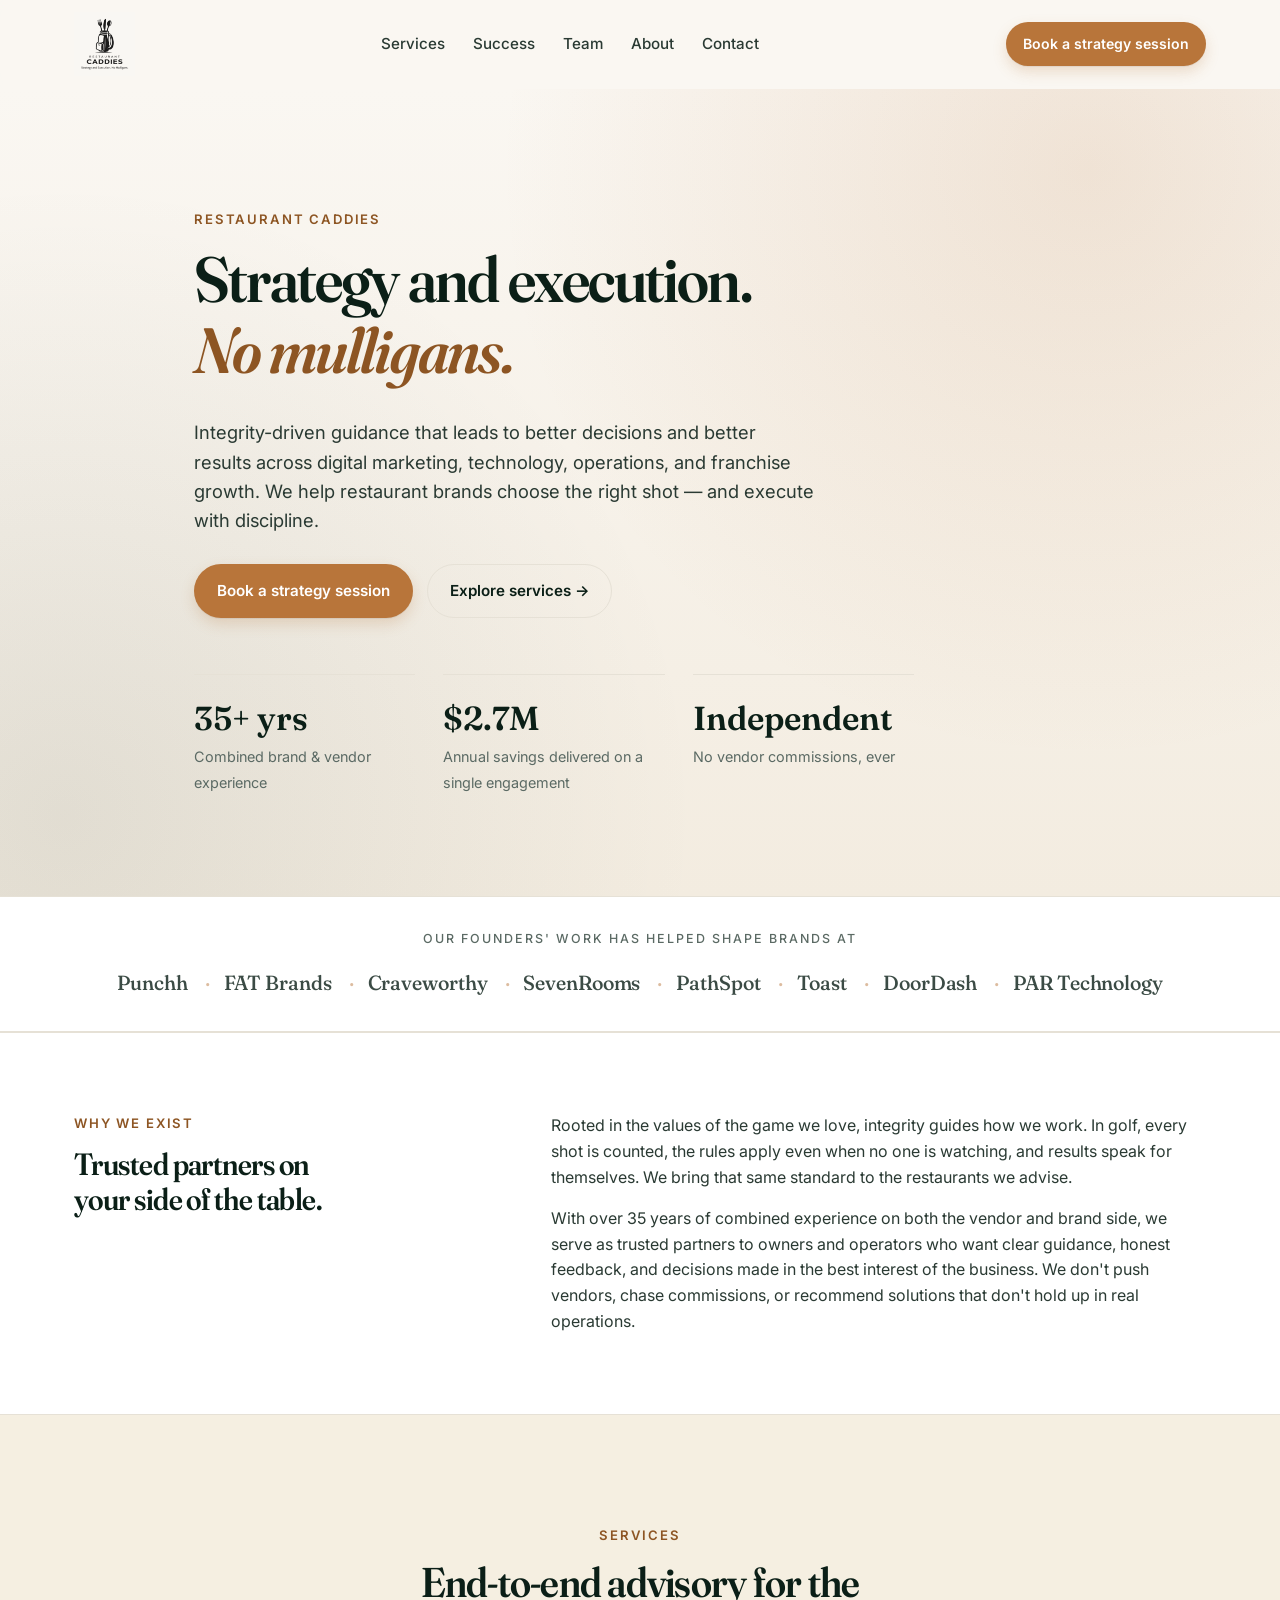
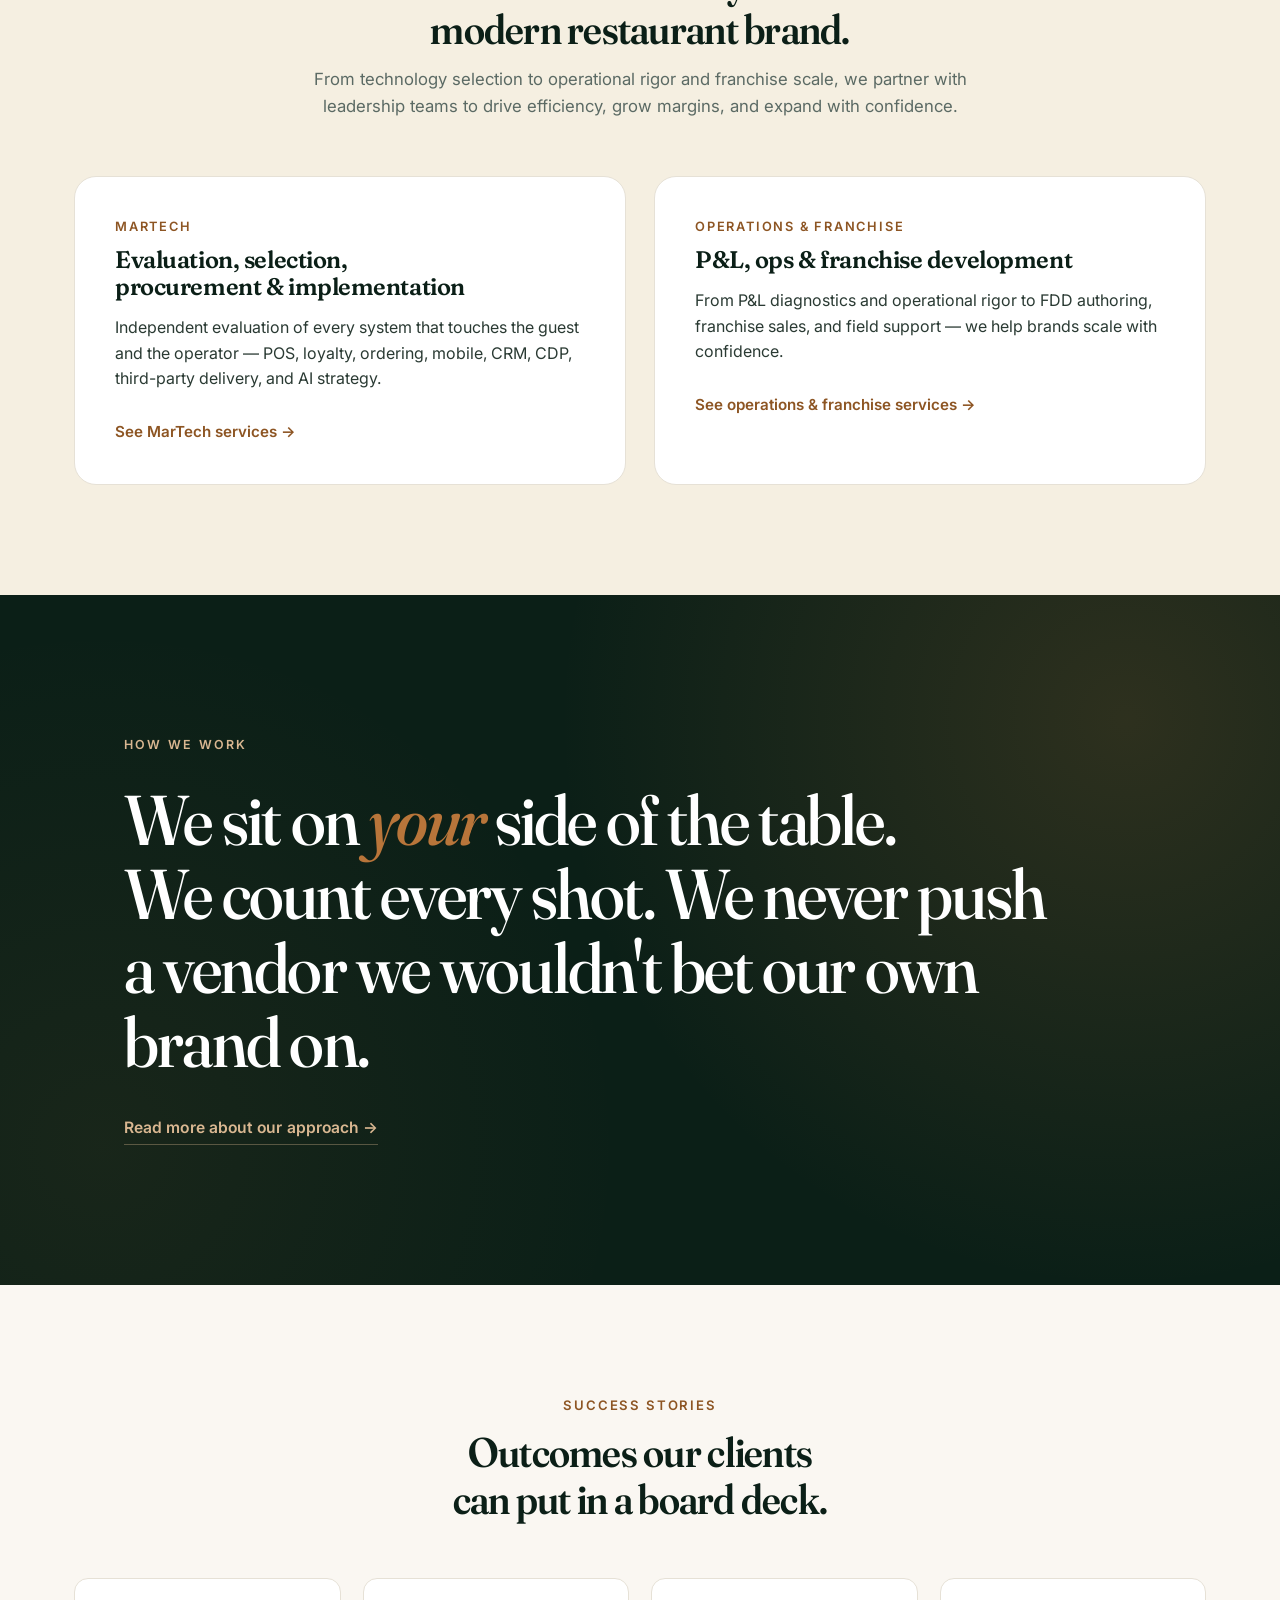
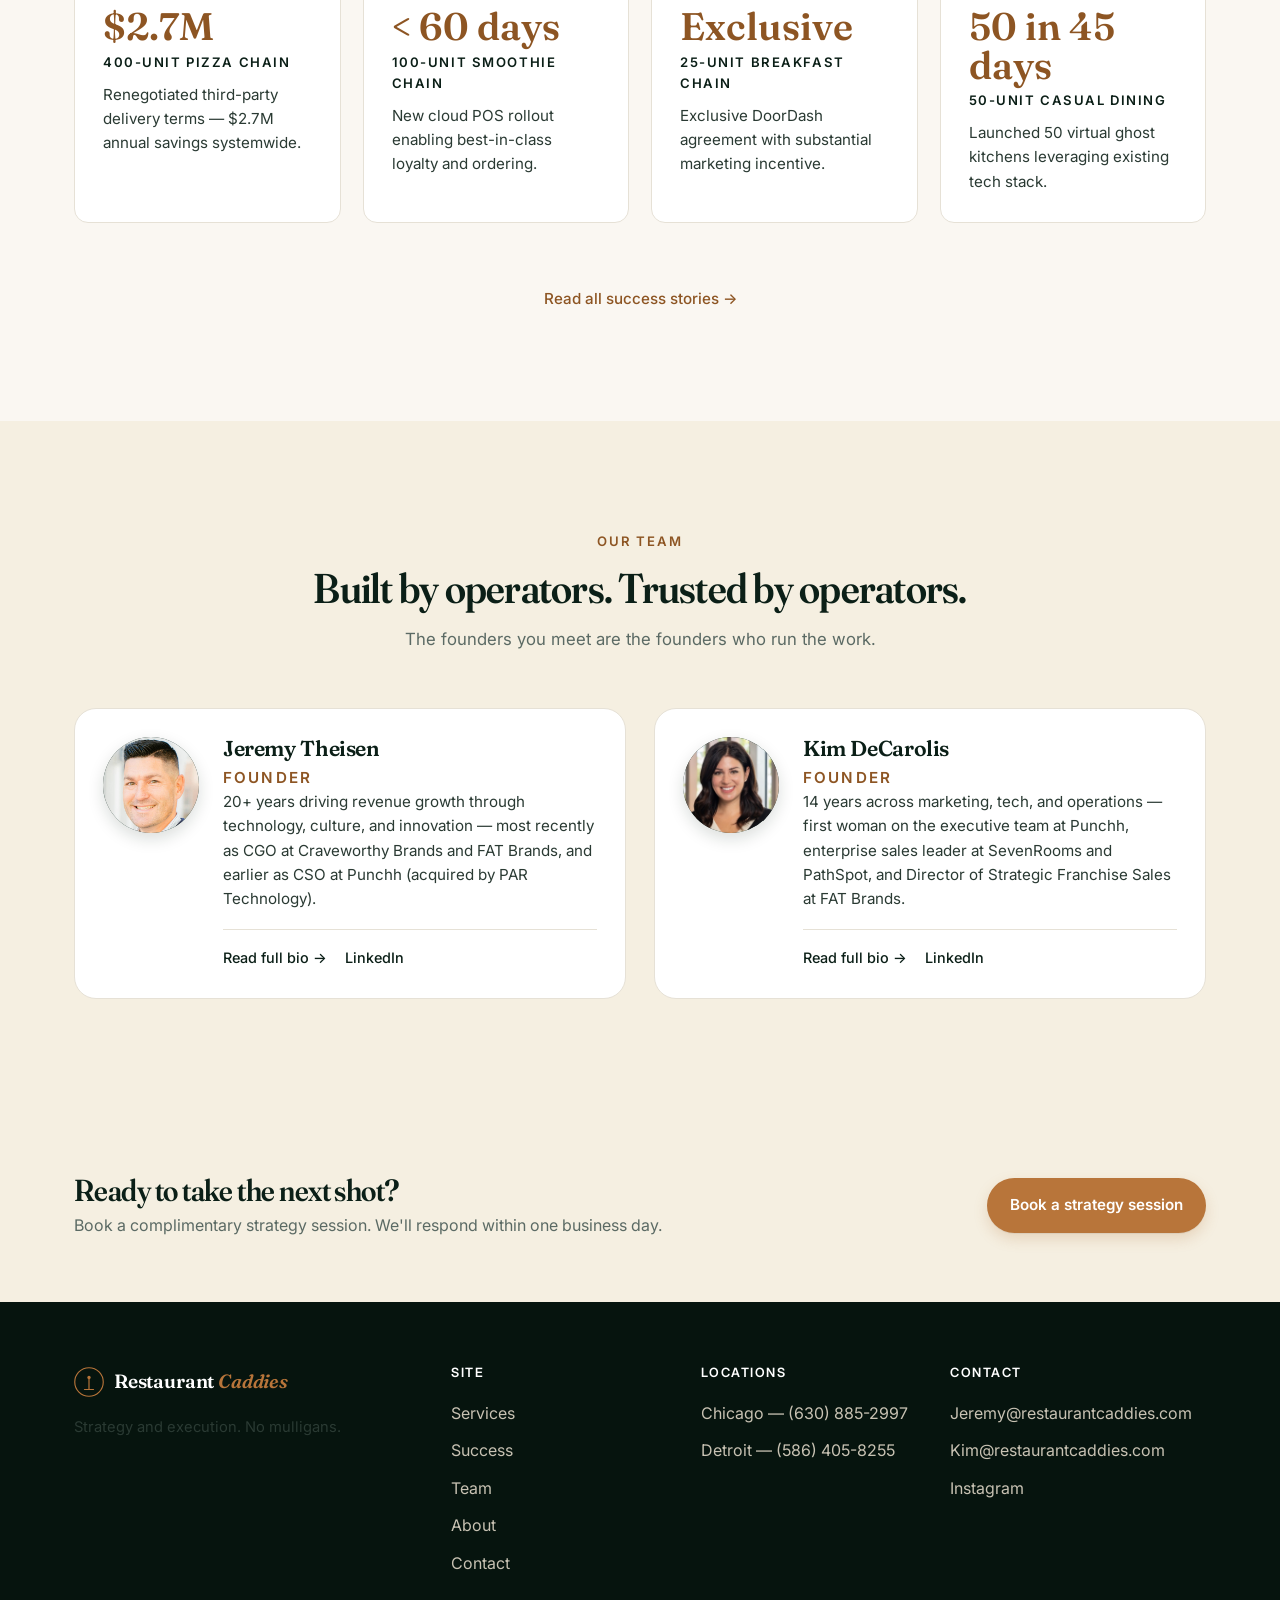
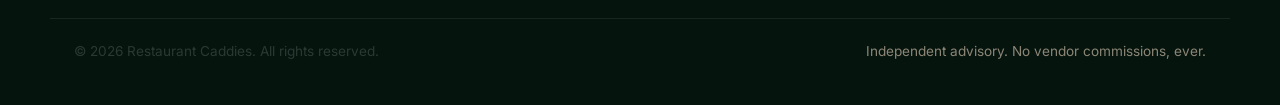
==== commit 7ae7cf35: "Wire uploaded logo and headshots; clean up duplicate workflows Drops the placeholder SVG flagstick m" ====
--- a/index.html
+++ b/index.html
@@ -69,13 +69,7 @@
   <header class="site-header" id="top">
     <div class="container header-inner">
       <a href="index.html" class="brand" aria-label="Restaurant Caddies home">
-        <svg class="brand-mark" width="36" height="36" viewBox="0 0 40 40" aria-hidden="true">
-          <circle cx="20" cy="20" r="19" fill="none" stroke="currentColor" stroke-width="1.5"/>
-          <circle cx="20" cy="14" r="2.2" fill="currentColor"/>
-          <path d="M20 16.5 L20 30" stroke="currentColor" stroke-width="1.6" stroke-linecap="round"/>
-          <path d="M14 30 L26 30" stroke="currentColor" stroke-width="1.6" stroke-linecap="round"/>
-        </svg>
-        <span class="brand-name">Restaurant <span class="brand-accent">Caddies</span></span>
+        <img src="assets/logo.jpg" alt="Restaurant Caddies" class="brand-logo" />
       </a>
       <nav class="primary-nav" aria-label="Primary">
         <ul>
@@ -269,7 +263,7 @@
         <div class="team-grid">
           <article class="team-card team-card-compact">
             <div class="team-avatar">
-              <img src="assets/jeremy.jpg" alt="Jeremy Theisen" loading="lazy" onerror="this.style.display='none';this.parentNode.classList.add('team-avatar-fallback');this.parentNode.dataset.initials='JT'" />
+              <img src="assets/jeremy.jpeg" alt="Jeremy Theisen" loading="lazy" onerror="this.style.display='none';this.parentNode.classList.add('team-avatar-fallback');this.parentNode.dataset.initials='JT'" />
             </div>
             <div class="team-body">
               <h3>Jeremy Theisen</h3>
@@ -288,7 +282,7 @@
 
           <article class="team-card team-card-compact">
             <div class="team-avatar">
-              <img src="assets/kim.jpg" alt="Kim DeCarolis" loading="lazy" onerror="this.style.display='none';this.parentNode.classList.add('team-avatar-fallback');this.parentNode.dataset.initials='KD'" />
+              <img src="assets/kim.jpeg" alt="Kim DeCarolis" loading="lazy" onerror="this.style.display='none';this.parentNode.classList.add('team-avatar-fallback');this.parentNode.dataset.initials='KD'" />
             </div>
             <div class="team-body">
               <h3>Kim DeCarolis</h3>
--- a/styles.css
+++ b/styles.css
@@ -151,8 +151,8 @@
   align-items: center;
   justify-content: space-between;
   gap: 20px;
-  padding-top: 16px;
-  padding-bottom: 16px;
+  padding-top: 12px;
+  padding-bottom: 12px;
 }
 
 .brand {
@@ -168,6 +168,28 @@
 .brand-mark { color: var(--c-accent); }
 .brand-name { font-family: var(--font-serif); font-size: 1.2rem; }
 .brand-accent { color: var(--c-accent); font-style: italic; }
+
+/* Header brand logo (uses the user-supplied JPG) */
+.brand-logo {
+  height: 64px;
+  width: auto;
+  display: block;
+  /* drops the white JPG background on light bgs by killing white pixels via multiply */
+  mix-blend-mode: multiply;
+}
+@media (max-width: 720px) {
+  .brand-logo { height: 52px; }
+}
+
+/* Footer/dark contexts: invert to white-on-dark and use screen blend so the
+   JPG's white background blends into the dark surface instead of showing as
+   a white box. */
+.site-footer .brand-logo,
+.section-dark .brand-logo,
+.section-cta .brand-logo {
+  mix-blend-mode: screen;
+  filter: invert(1) brightness(1.1);
+}
 
 .primary-nav ul {
   list-style: none;
@@ -1140,6 +1162,184 @@
 }
 
 /* =========================================================
+   Schedule (Calendly placeholder) section
+   ========================================================= */
+.schedule-section { padding-top: clamp(40px, 6vw, 64px); padding-bottom: clamp(40px, 6vw, 64px); }
+.schedule-grid {
+  display: grid;
+  grid-template-columns: 1.6fr 1fr;
+  gap: 36px;
+  align-items: start;
+}
+.schedule-card {
+  background: var(--c-surface);
+  border: 1px solid var(--c-line);
+  border-radius: var(--radius-lg);
+  padding: 40px;
+  position: relative;
+  overflow: hidden;
+}
+.schedule-card::before {
+  content: "";
+  position: absolute;
+  top: 0; right: 0; width: 220px; height: 220px;
+  background: radial-gradient(circle, rgba(184,117,58,0.10), transparent 70%);
+  pointer-events: none;
+}
+.schedule-card h2 {
+  font-size: clamp(1.5rem, 2.6vw, 2rem);
+  margin-bottom: 12px;
+}
+.schedule-card .btn {
+  margin-top: 12px;
+}
+.schedule-note {
+  margin: 16px 0 0;
+  font-size: .9rem;
+  color: var(--c-muted);
+}
+.schedule-note a { color: var(--c-ink); border-bottom: 1px solid var(--c-line); padding-bottom: 1px; }
+.schedule-note a:hover { border-color: var(--c-accent); }
+
+.schedule-side {
+  background: var(--c-cream);
+  border-radius: var(--radius-lg);
+  padding: 32px;
+}
+.schedule-side h3 {
+  font-size: 1.1rem;
+  margin-bottom: 18px;
+}
+.schedule-contact {
+  list-style: none;
+  margin: 0;
+  padding: 0;
+  display: grid;
+  gap: 14px;
+}
+.schedule-contact li {
+  display: grid;
+  gap: 2px;
+}
+.schedule-contact-label {
+  font-size: .75rem;
+  font-weight: 600;
+  text-transform: uppercase;
+  letter-spacing: 0.14em;
+  color: var(--c-accent-deep);
+}
+.schedule-contact a {
+  color: var(--c-ink);
+  font-size: .95rem;
+  word-break: break-word;
+}
+.schedule-contact a:hover { color: var(--c-accent-deep); }
+
+@media (max-width: 860px) {
+  .schedule-grid { grid-template-columns: 1fr; }
+  .schedule-card { padding: 28px; }
+}
+
+/* =========================================================
+   FAQ accordion
+   ========================================================= */
+.faq-wrap { max-width: 820px; margin: 0 auto; }
+.faq-list {
+  display: grid;
+  gap: 0;
+  border-top: 1px solid var(--c-line);
+}
+.faq-item {
+  border-bottom: 1px solid var(--c-line);
+  padding: 0;
+}
+.faq-item summary {
+  list-style: none;
+  cursor: pointer;
+  padding: 22px 0;
+  font-family: var(--font-serif);
+  font-weight: 500;
+  font-size: clamp(1.05rem, 1.6vw, 1.2rem);
+  color: var(--c-ink);
+  display: flex;
+  align-items: flex-start;
+  justify-content: space-between;
+  gap: 24px;
+  transition: color .2s ease;
+  font-variation-settings: "opsz" 60, "SOFT" 50;
+}
+.faq-item summary::-webkit-details-marker { display: none; }
+.faq-item summary::after {
+  content: "+";
+  font-family: var(--font-sans);
+  font-size: 1.4rem;
+  color: var(--c-accent-deep);
+  font-weight: 400;
+  line-height: 1;
+  margin-top: 2px;
+  transition: transform .25s ease;
+  flex-shrink: 0;
+}
+.faq-item[open] summary::after { transform: rotate(45deg); }
+.faq-item summary:hover { color: var(--c-accent-deep); }
+.faq-answer {
+  padding: 0 0 22px;
+  color: var(--c-ink-soft);
+  font-size: .98rem;
+  max-width: 70ch;
+}
+.faq-answer p:last-child { margin-bottom: 0; }
+
+/* =========================================================
+   Recognition strip
+   ========================================================= */
+.recognition-grid {
+  list-style: none;
+  margin: 0;
+  padding: 0;
+  display: grid;
+  grid-template-columns: repeat(auto-fit, minmax(240px, 1fr));
+  gap: 22px;
+}
+.recognition-item {
+  background: var(--c-surface);
+  border: 1px solid var(--c-line);
+  border-radius: var(--radius);
+  padding: 28px;
+  position: relative;
+}
+.recognition-item::before {
+  content: "";
+  position: absolute;
+  top: 28px; left: 28px; right: 28px;
+  height: 1px;
+  background: linear-gradient(90deg, var(--c-accent), transparent);
+  opacity: 0.5;
+}
+.recognition-eyebrow {
+  font-size: .72rem;
+  font-weight: 600;
+  text-transform: uppercase;
+  letter-spacing: 0.16em;
+  color: var(--c-accent-deep);
+  margin: 18px 0 10px;
+}
+.recognition-title {
+  font-family: var(--font-serif);
+  font-size: 1.15rem;
+  font-weight: 600;
+  color: var(--c-ink);
+  margin: 0 0 8px;
+  line-height: 1.25;
+  font-variation-settings: "opsz" 60, "SOFT" 50;
+}
+.recognition-desc {
+  margin: 0;
+  font-size: .92rem;
+  color: var(--c-muted);
+}
+
+/* =========================================================
    Active nav state
    ========================================================= */
 .primary-nav a[aria-current="page"],
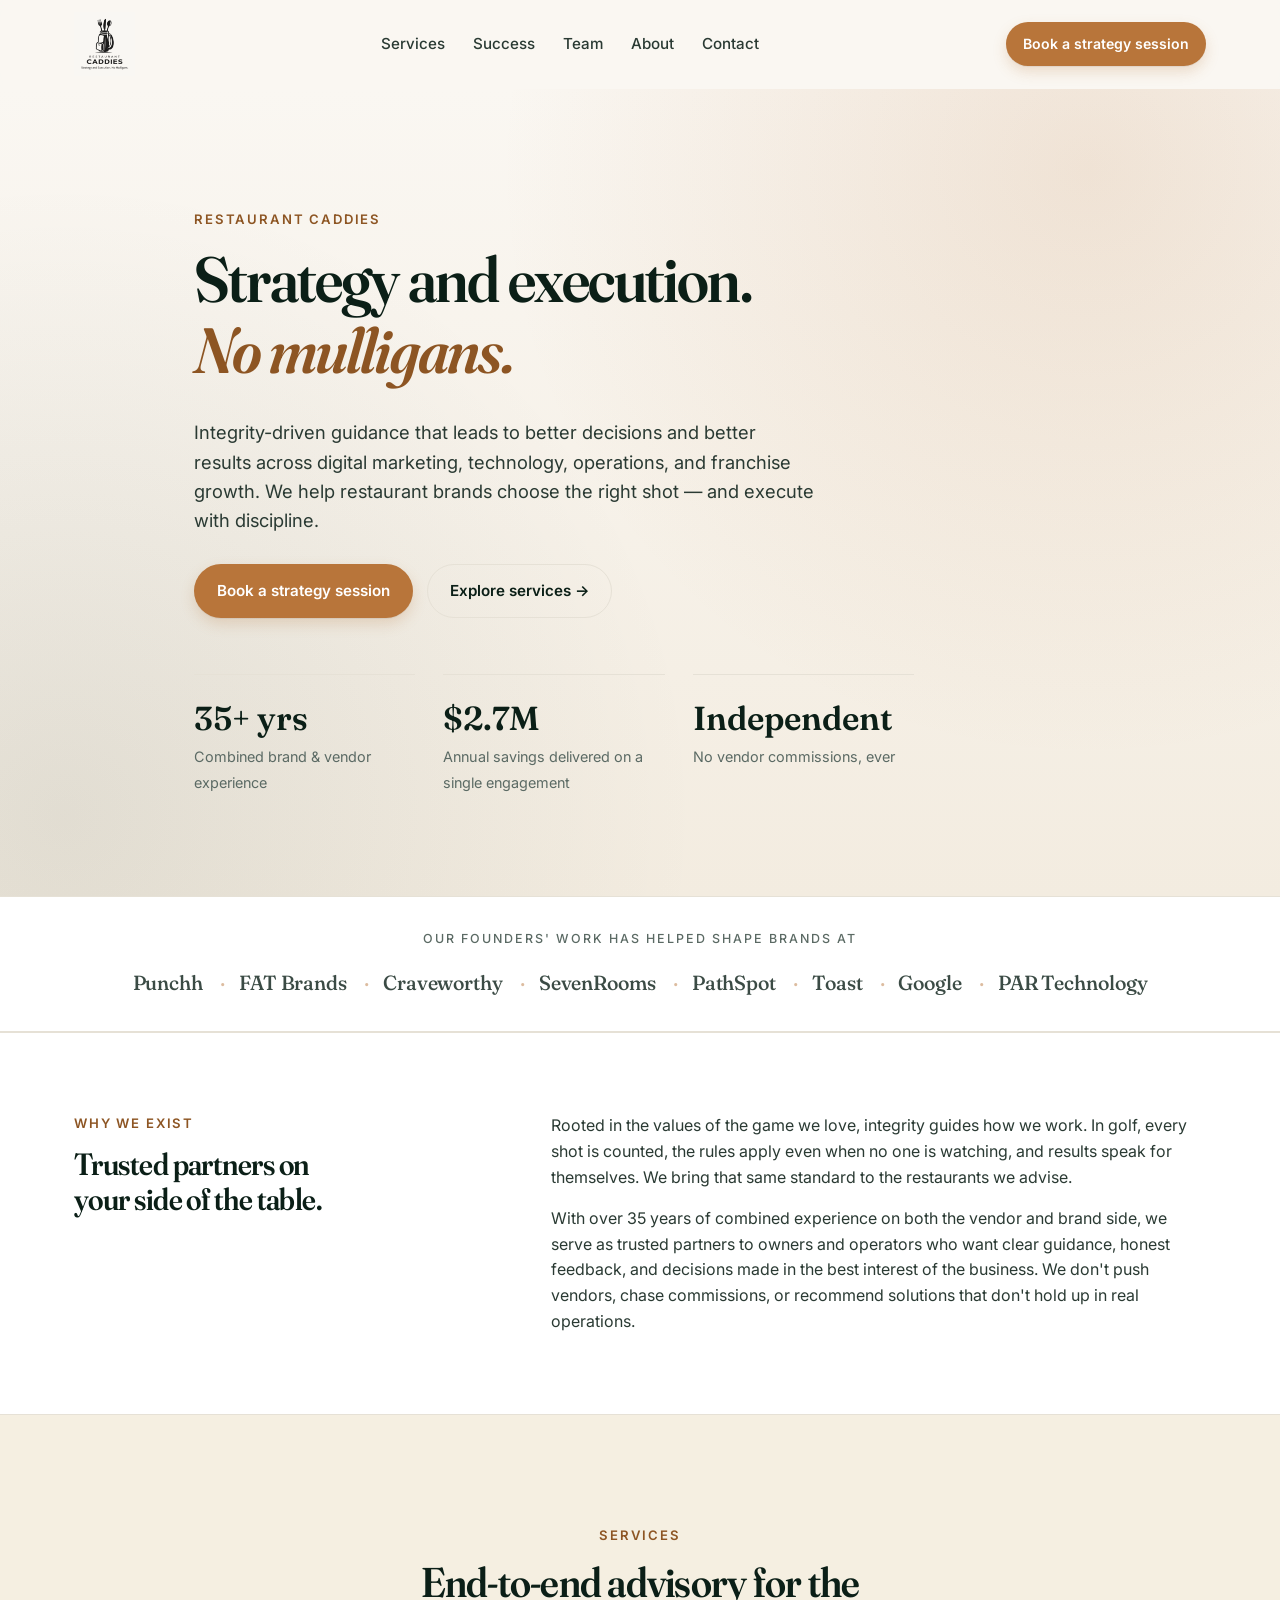
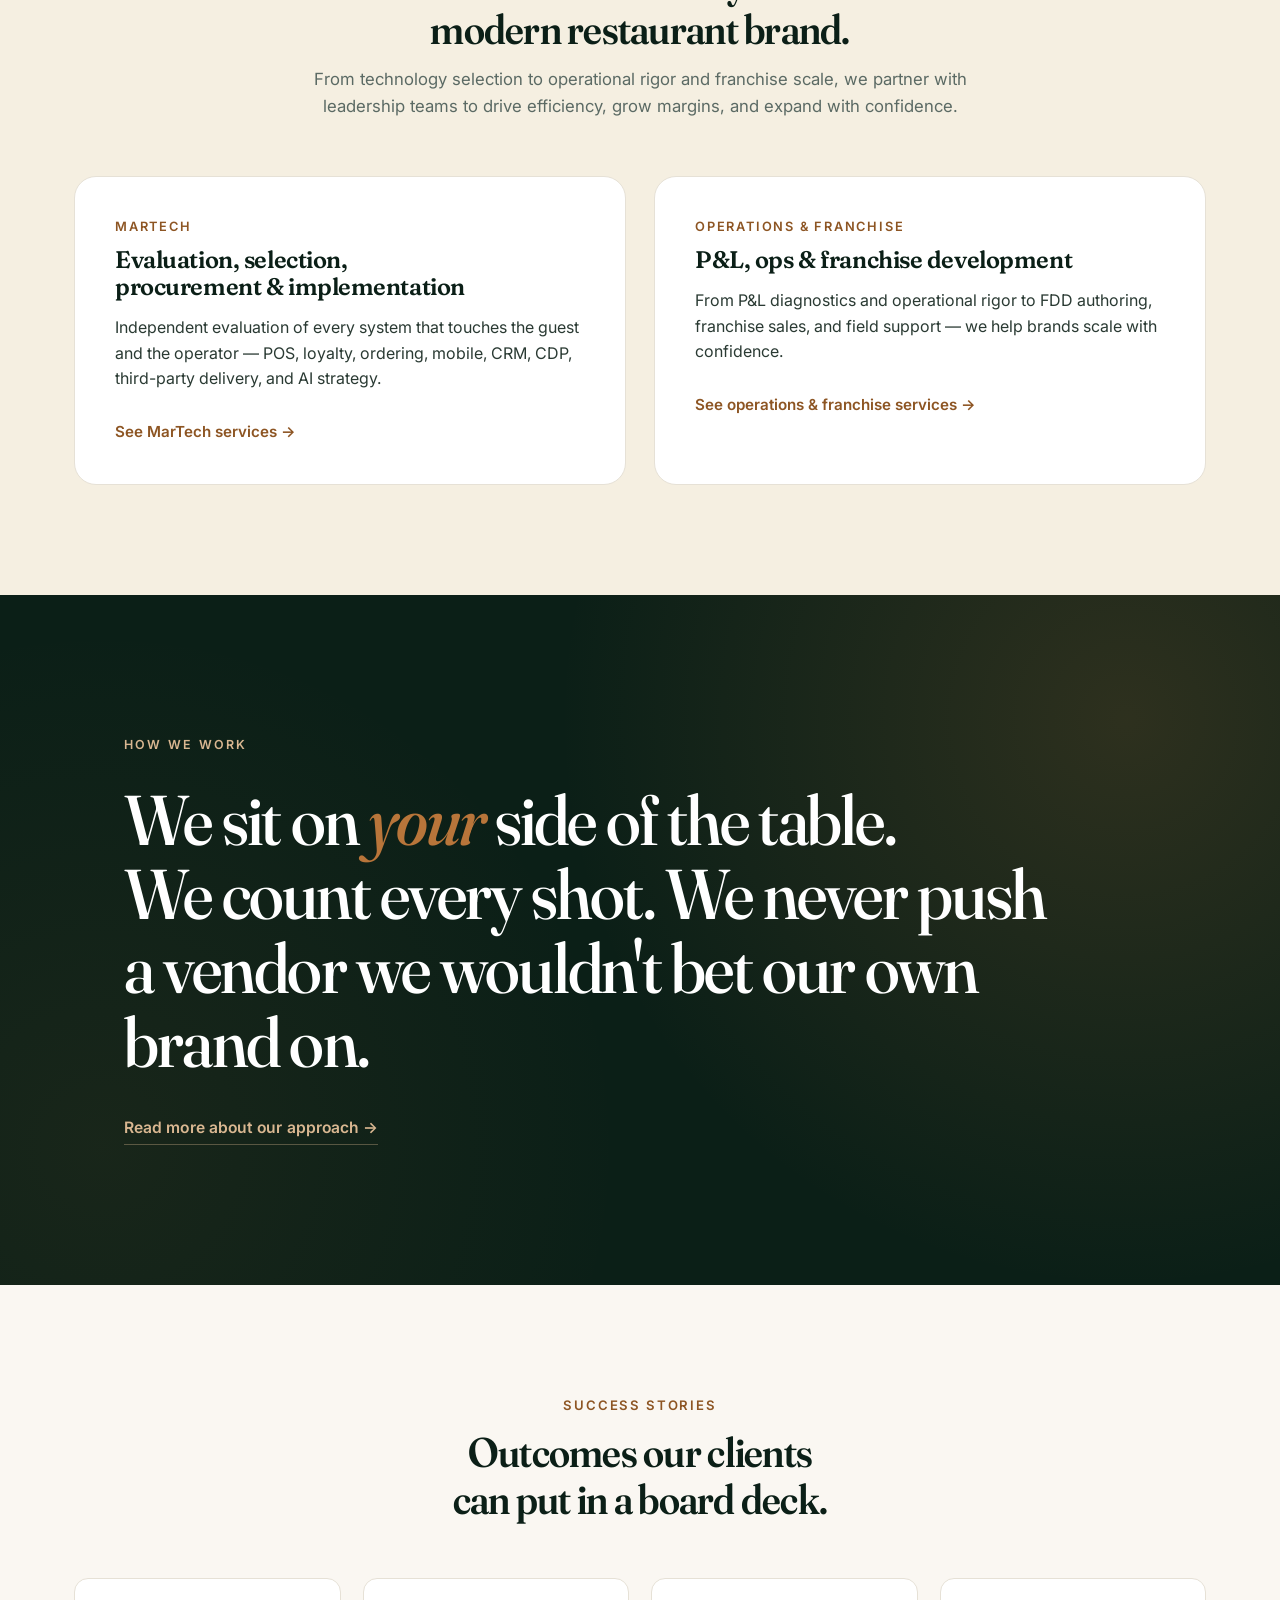
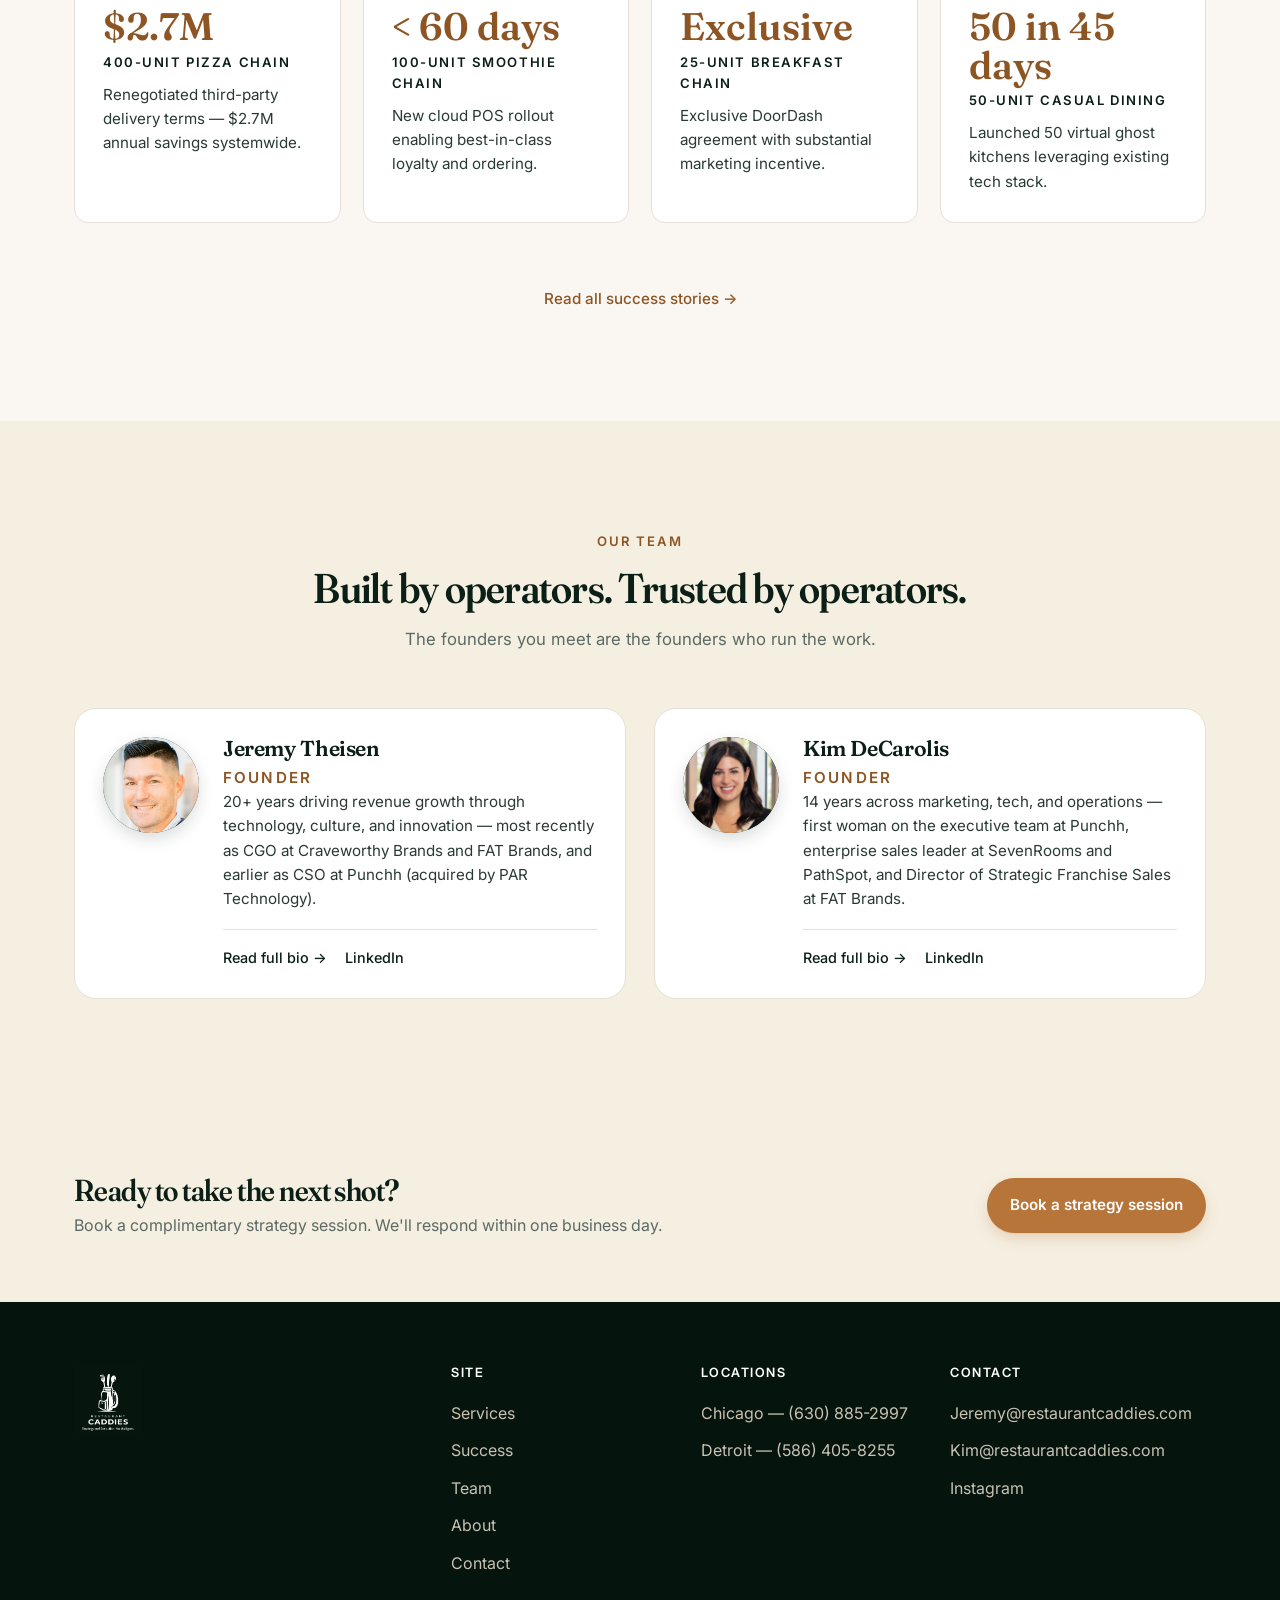
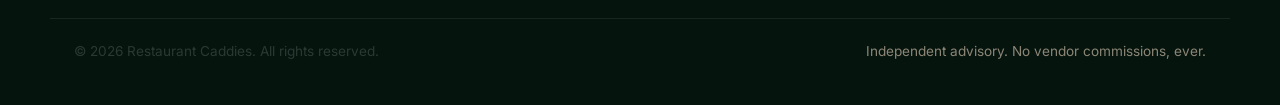
==== commit dbd5ffe1: "Unify brand: logo in all footers, refreshed favicon and OG, Google in credibility strip Eliminates t" ====
--- a/index.html
+++ b/index.html
@@ -134,7 +134,7 @@
           <li>SevenRooms</li>
           <li>PathSpot</li>
           <li>Toast</li>
-          <li>DoorDash</li>
+          <li>Google</li>
           <li>PAR Technology</li>
         </ul>
       </div>
@@ -318,15 +318,8 @@
     <div class="container footer-inner">
       <div>
         <a href="index.html" class="brand">
-          <svg class="brand-mark" width="30" height="30" viewBox="0 0 40 40" aria-hidden="true">
-            <circle cx="20" cy="20" r="19" fill="none" stroke="currentColor" stroke-width="1.5"/>
-            <circle cx="20" cy="14" r="2.2" fill="currentColor"/>
-            <path d="M20 16.5 L20 30" stroke="currentColor" stroke-width="1.6" stroke-linecap="round"/>
-            <path d="M14 30 L26 30" stroke="currentColor" stroke-width="1.6" stroke-linecap="round"/>
-          </svg>
-          <span class="brand-name">Restaurant <span class="brand-accent">Caddies</span></span>
+          <img src="assets/logo.jpg" alt="Restaurant Caddies" class="brand-logo brand-logo--footer" />
         </a>
-        <p class="footer-tag">Strategy and execution. No mulligans.</p>
       </div>
       <nav aria-label="Footer">
         <h5>Site</h5>
--- a/styles.css
+++ b/styles.css
@@ -179,6 +179,14 @@
 }
 @media (max-width: 720px) {
   .brand-logo { height: 52px; }
+}
+
+/* Footer-specific size variant — slightly smaller than the header */
+.brand-logo--footer {
+  height: 72px;
+}
+@media (max-width: 720px) {
+  .brand-logo--footer { height: 60px; }
 }
 
 /* Footer/dark contexts: invert to white-on-dark and use screen blend so the
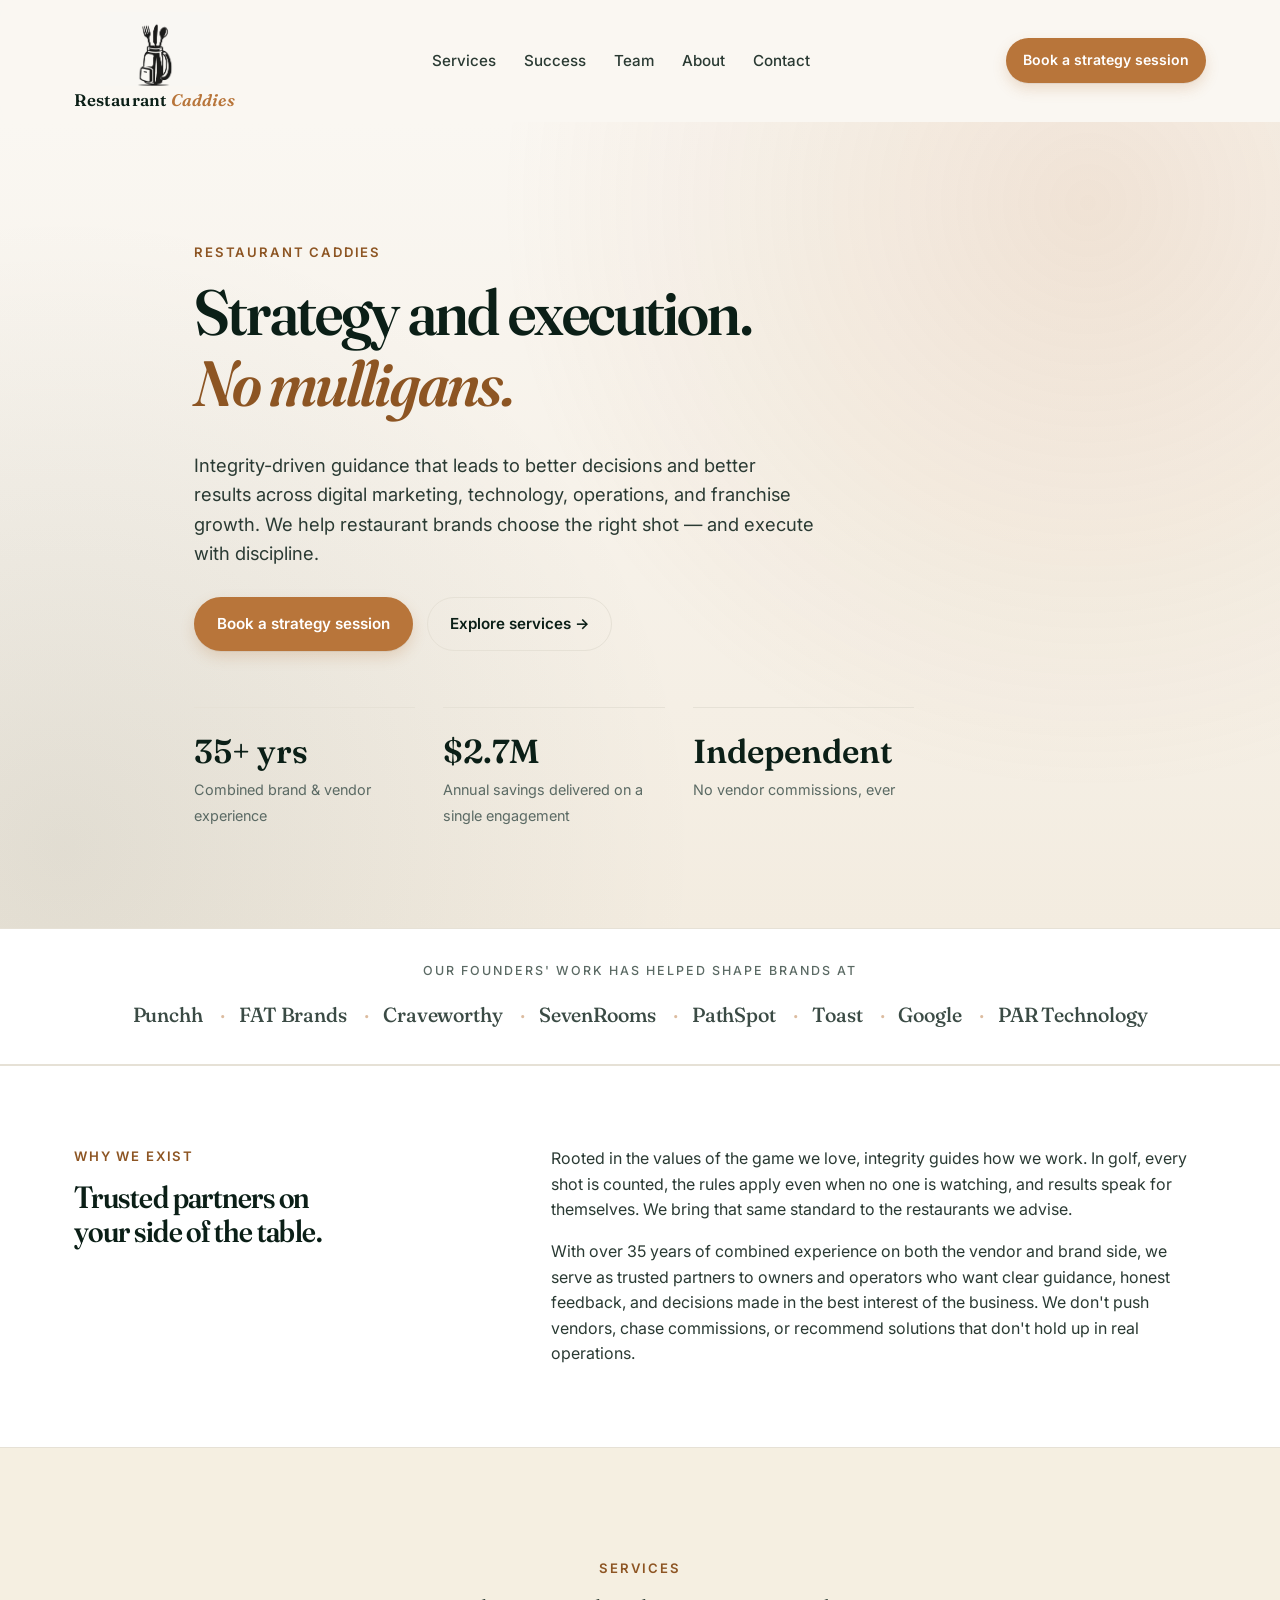
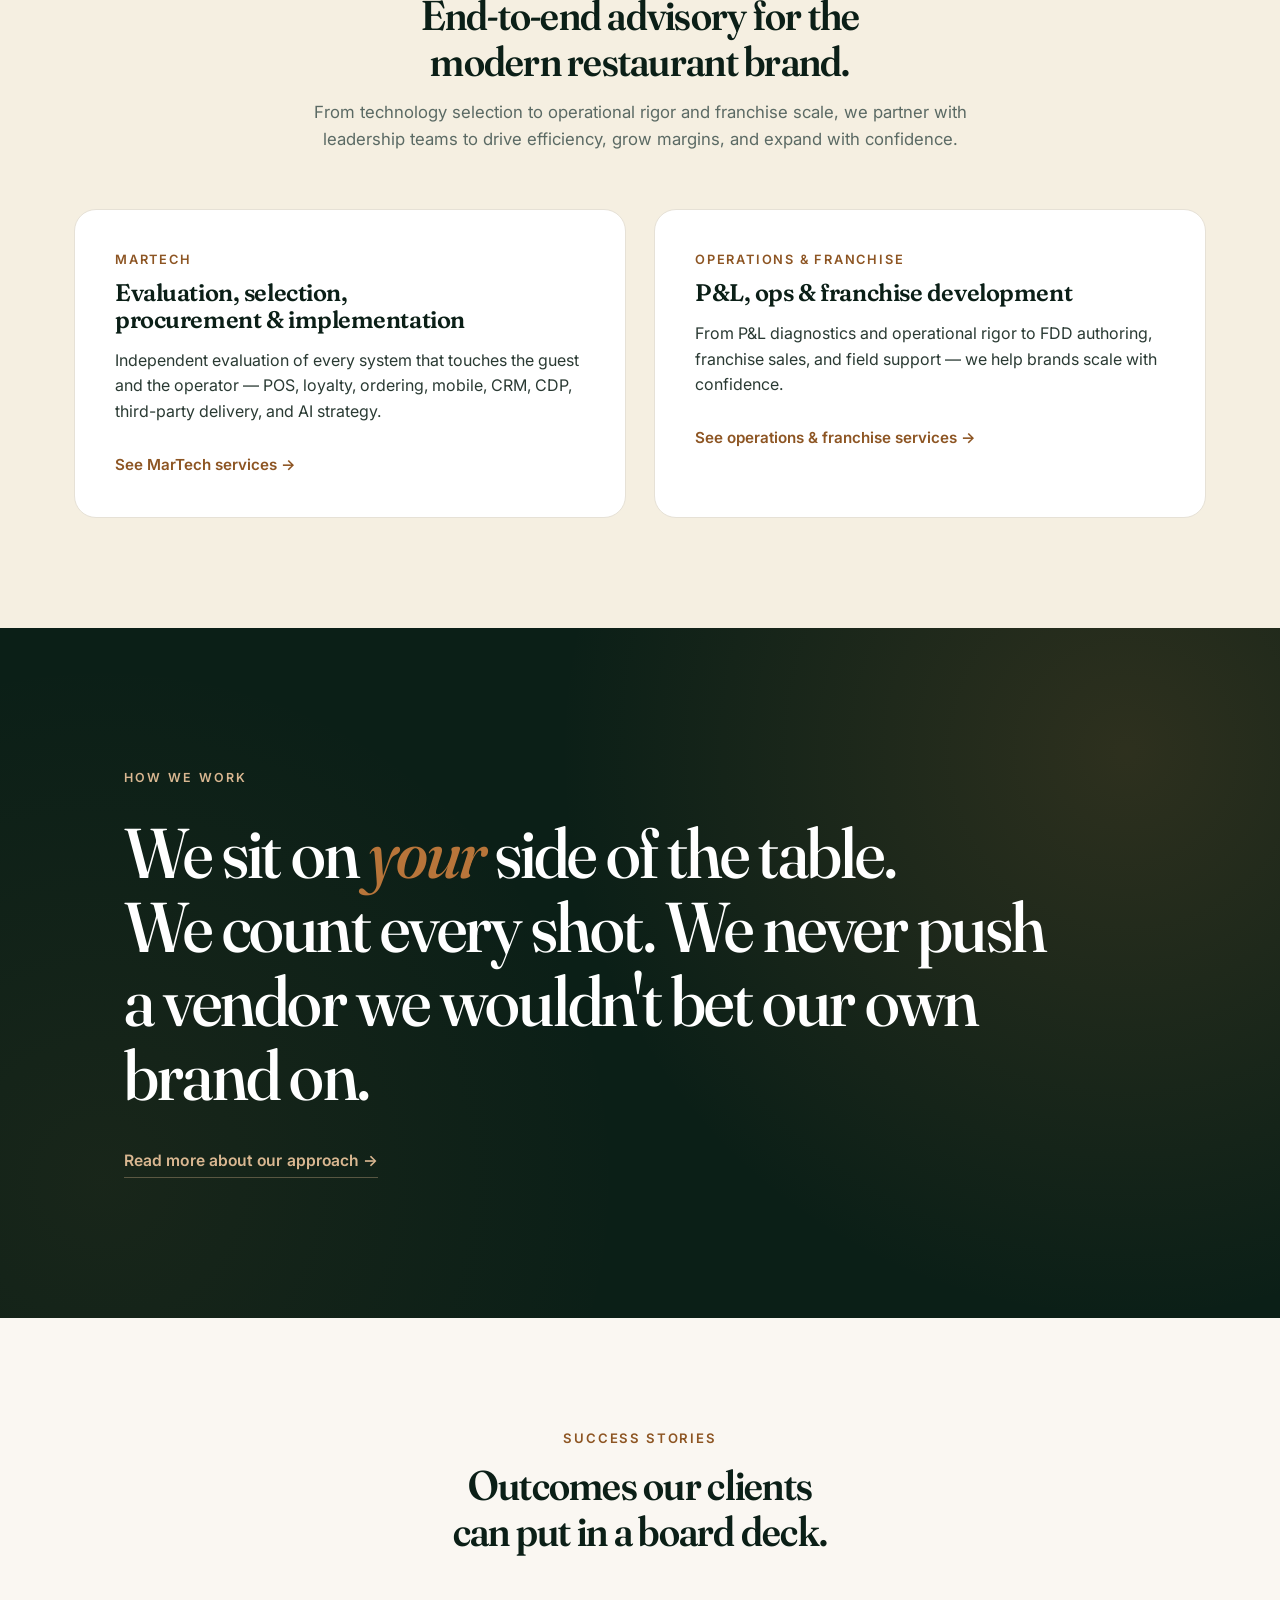
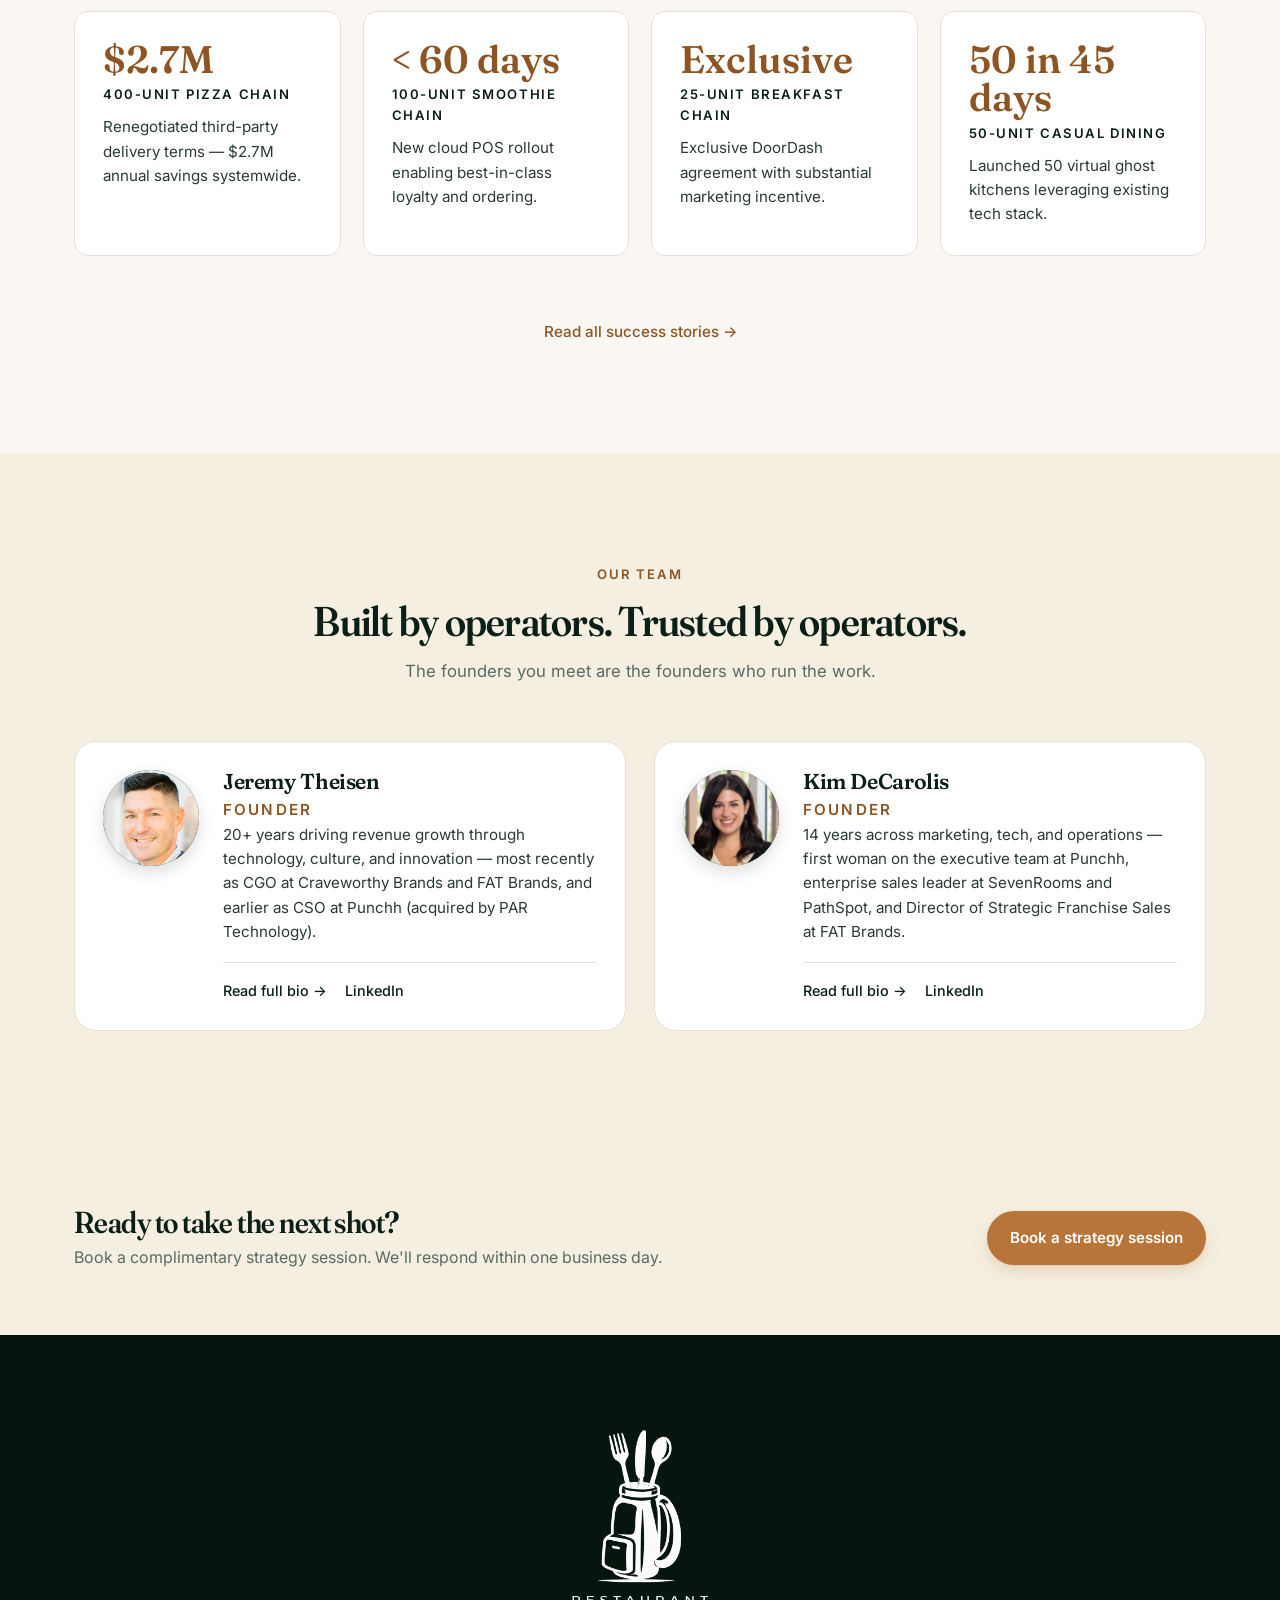
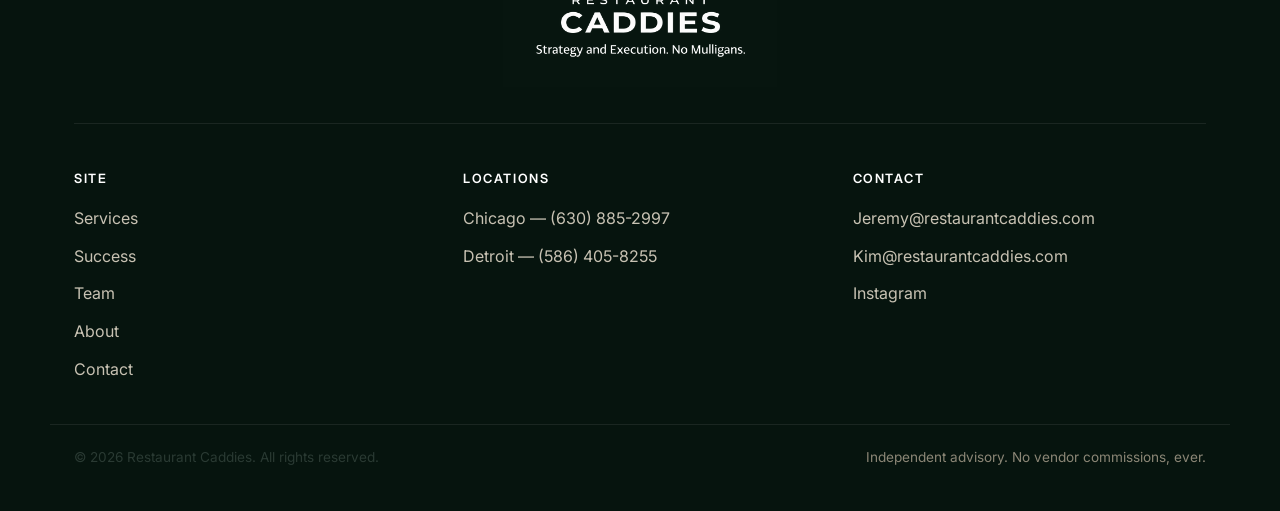
==== commit aa22525d: "Header: show only the bag icon (cropped from logo) with serif wordmark below Replaces the full compo" ====
--- a/index.html
+++ b/index.html
@@ -68,8 +68,11 @@
 
   <header class="site-header" id="top">
     <div class="container header-inner">
-      <a href="index.html" class="brand" aria-label="Restaurant Caddies home">
-        <img src="assets/logo.jpg" alt="Restaurant Caddies" class="brand-logo" />
+      <a href="index.html" class="brand brand-stacked" aria-label="Restaurant Caddies home">
+        <span class="brand-icon-wrap" aria-hidden="true">
+          <img src="assets/logo.jpg" alt="" class="brand-logo brand-logo--icon" />
+        </span>
+        <span class="brand-name">Restaurant <span class="brand-accent">Caddies</span></span>
       </a>
       <nav class="primary-nav" aria-label="Primary">
         <ul>
--- a/styles.css
+++ b/styles.css
@@ -181,12 +181,49 @@
   .brand-logo { height: 52px; }
 }
 
-/* Footer-specific size variant — slightly smaller than the header */
+/* Stacked-brand layout: in the header, show only the bag icon (cropped from
+   the top of the logo JPG) with "Restaurant Caddies" wordmark below. */
+.site-header .brand,
+.brand-stacked {
+  flex-direction: column;
+  align-items: center;
+  gap: 6px;
+}
+.brand-icon-wrap {
+  display: block;
+  width: 110px;
+  height: 74px;       /* visible portion = the bag icon only */
+  overflow: hidden;
+  line-height: 0;
+  flex-shrink: 0;
+}
+.brand-icon-wrap .brand-logo--icon {
+  display: block;
+  height: auto;
+  width: 110px;       /* renders ~116px tall (logo aspect 1:1.053);
+                         bottom ~36% containing wordmark + tagline is clipped */
+  margin: 0;
+  mix-blend-mode: multiply;
+}
+.site-header .brand-name {
+  font-size: 1.05rem;
+  letter-spacing: 0.005em;
+  line-height: 1;
+}
+
+@media (max-width: 720px) {
+  .brand-icon-wrap { width: 90px; height: 60px; }
+  .brand-icon-wrap .brand-logo--icon { width: 90px; }
+  .site-header .brand-name { font-size: 0.95rem; }
+}
+
+/* Footer-specific size variant — large brand presence in the footer */
 .brand-logo--footer {
-  height: 72px;
+  height: 288px;
+  max-width: 100%;
 }
 @media (max-width: 720px) {
-  .brand-logo--footer { height: 60px; }
+  .brand-logo--footer { height: 240px; }
 }
 
 /* Footer/dark contexts: invert to white-on-dark and use screen blend so the
@@ -619,10 +656,23 @@
 }
 .footer-inner {
   display: grid;
-  grid-template-columns: 1.6fr 1fr 1fr 1.2fr;
+  grid-template-columns: repeat(3, 1fr);
   gap: 36px;
   padding-bottom: 36px;
   border-bottom: 1px solid rgba(255,255,255,0.08);
+}
+/* Brand block spans the full width as the footer's hero element */
+.footer-inner > :first-child {
+  grid-column: 1 / -1;
+  display: flex;
+  justify-content: center;
+  align-items: center;
+  padding-bottom: 36px;
+  margin-bottom: 12px;
+  border-bottom: 1px solid rgba(255,255,255,0.08);
+}
+.footer-inner > :first-child .brand {
+  justify-content: center;
 }
 .site-footer .brand { color: #fff; }
 .site-footer .brand-mark { color: var(--c-accent); }
